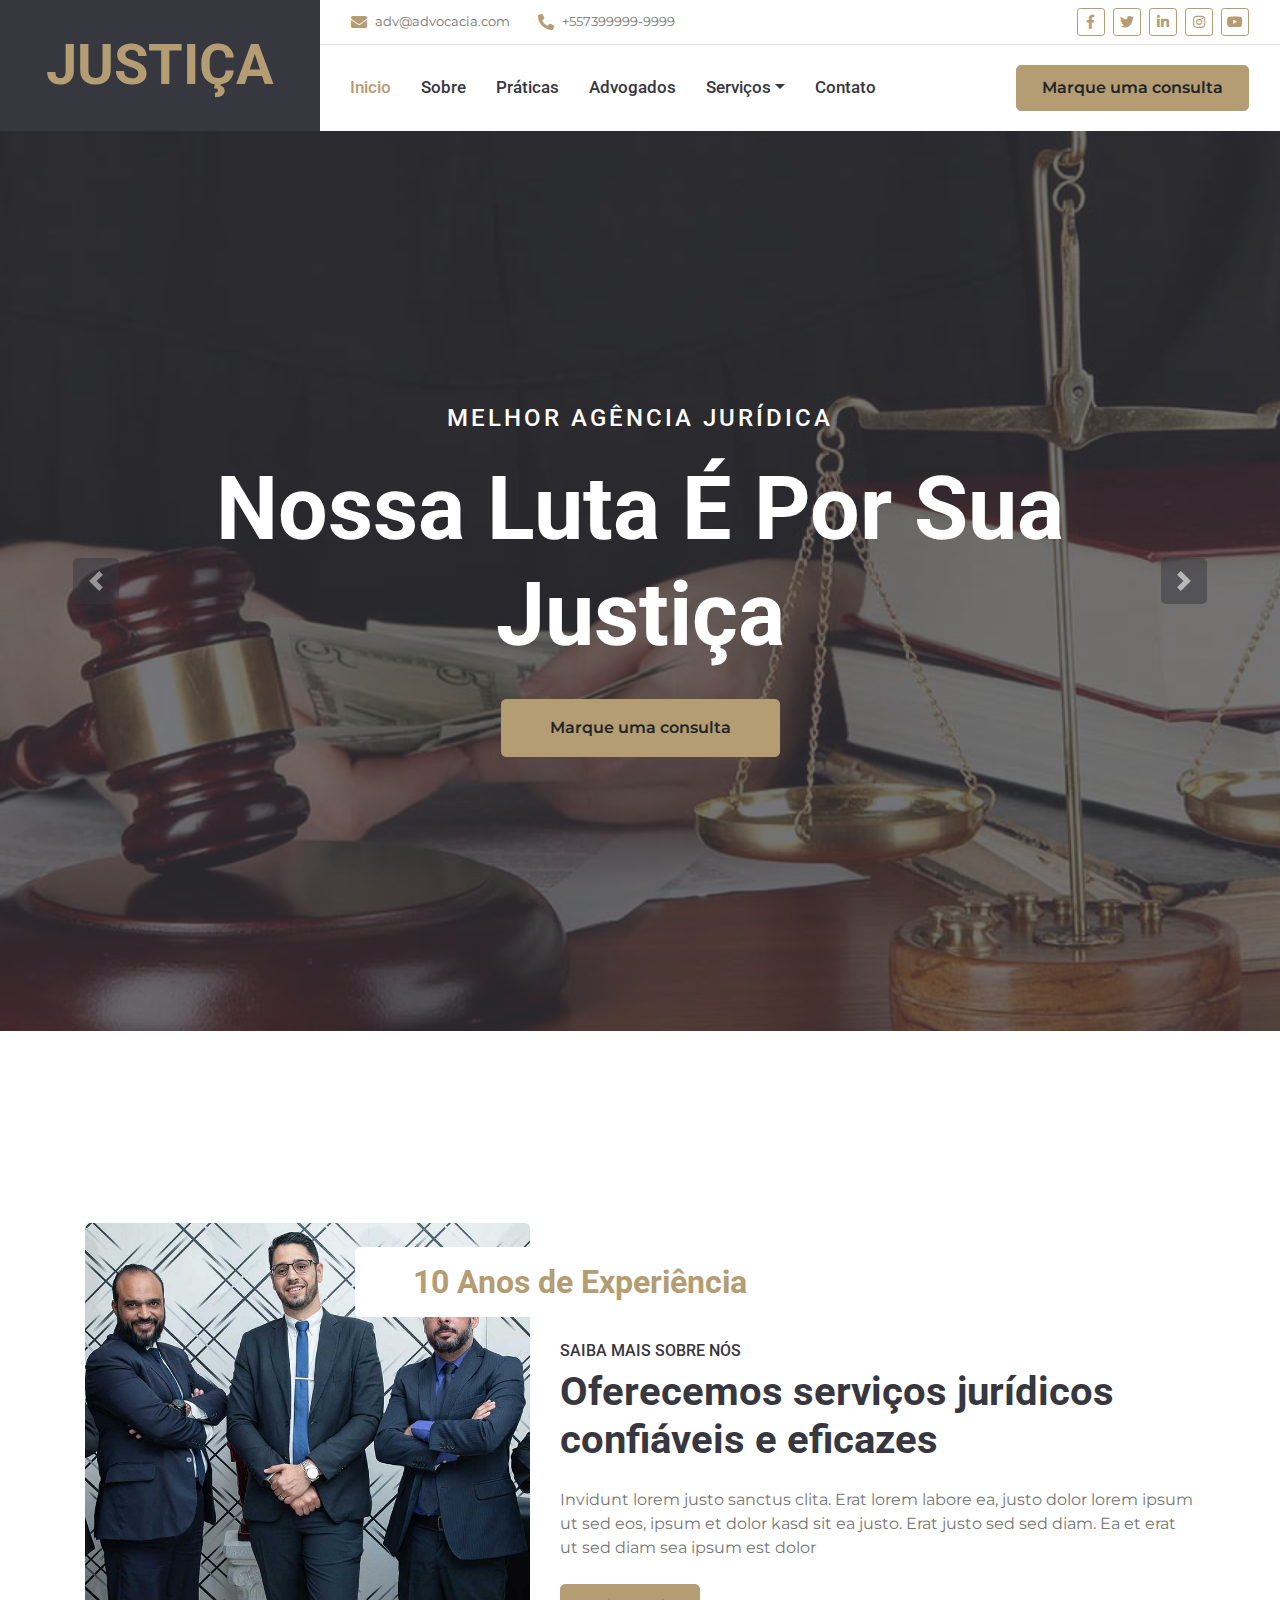
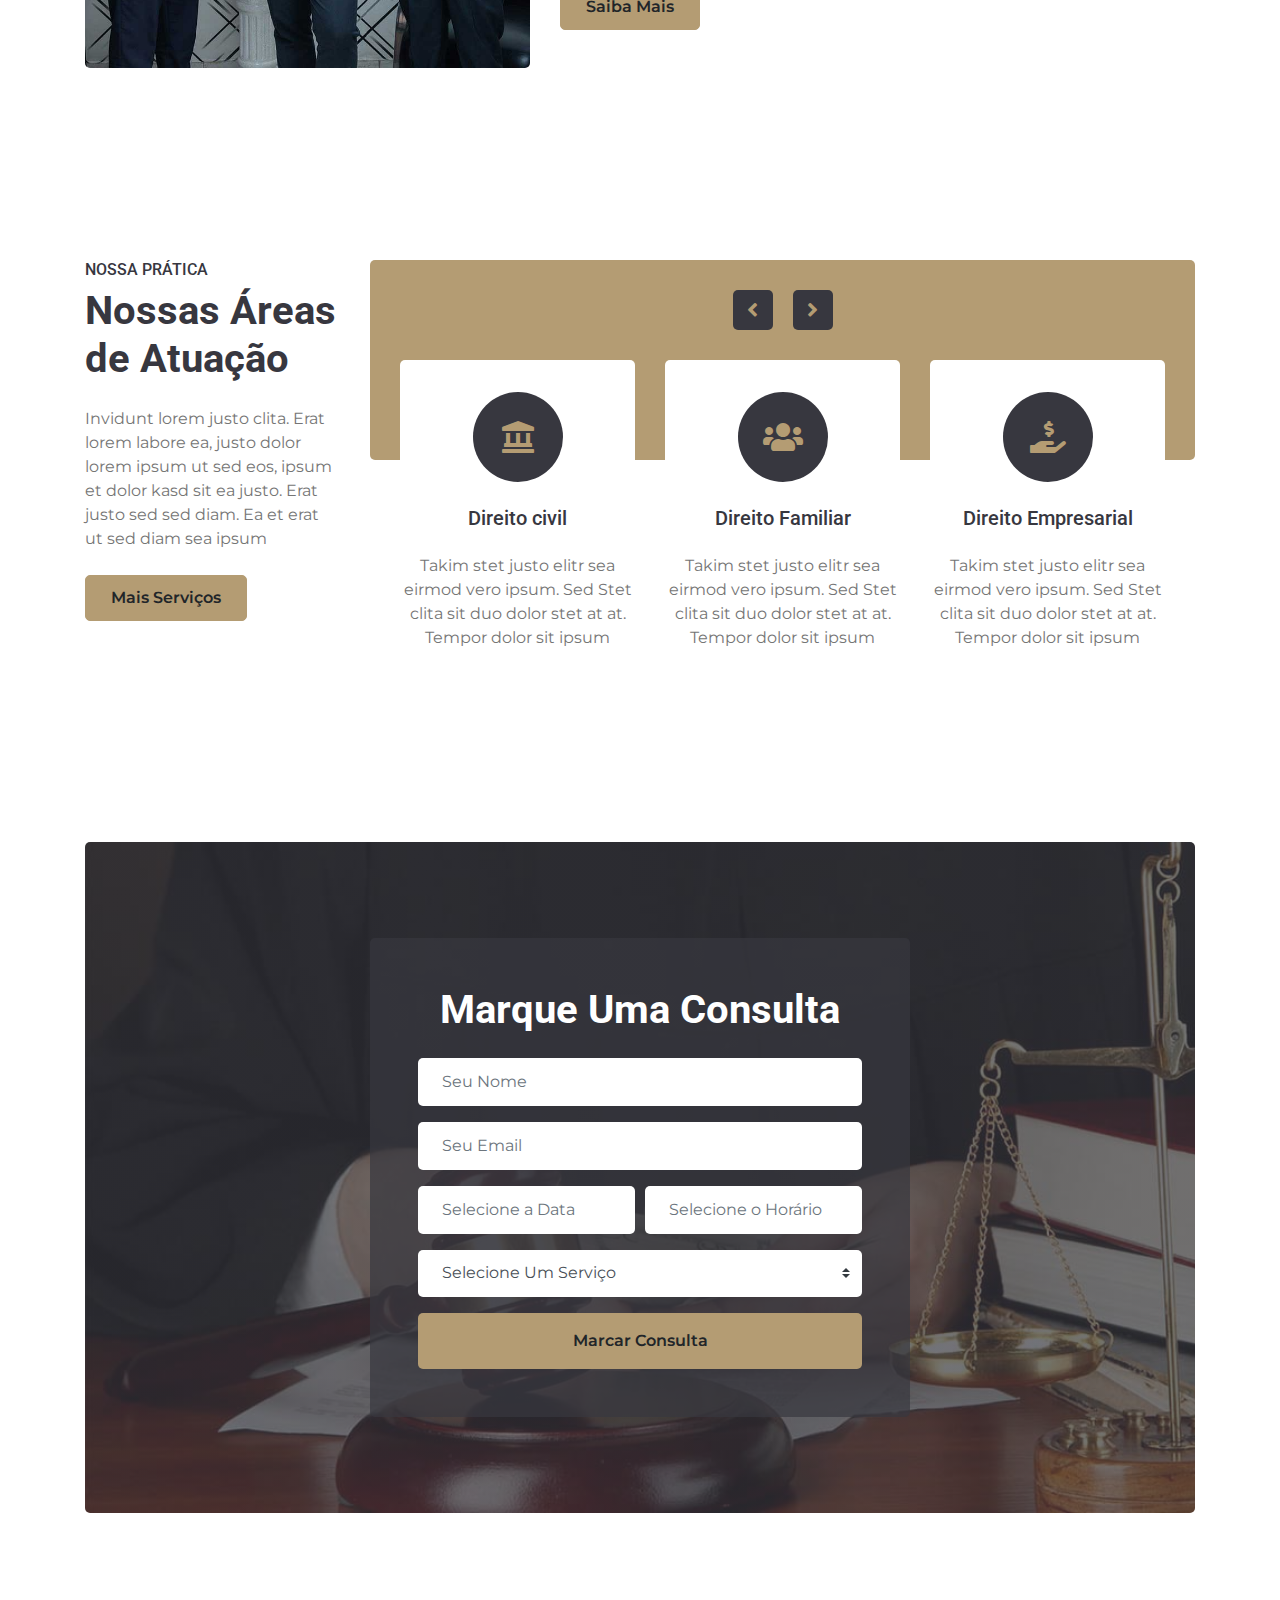
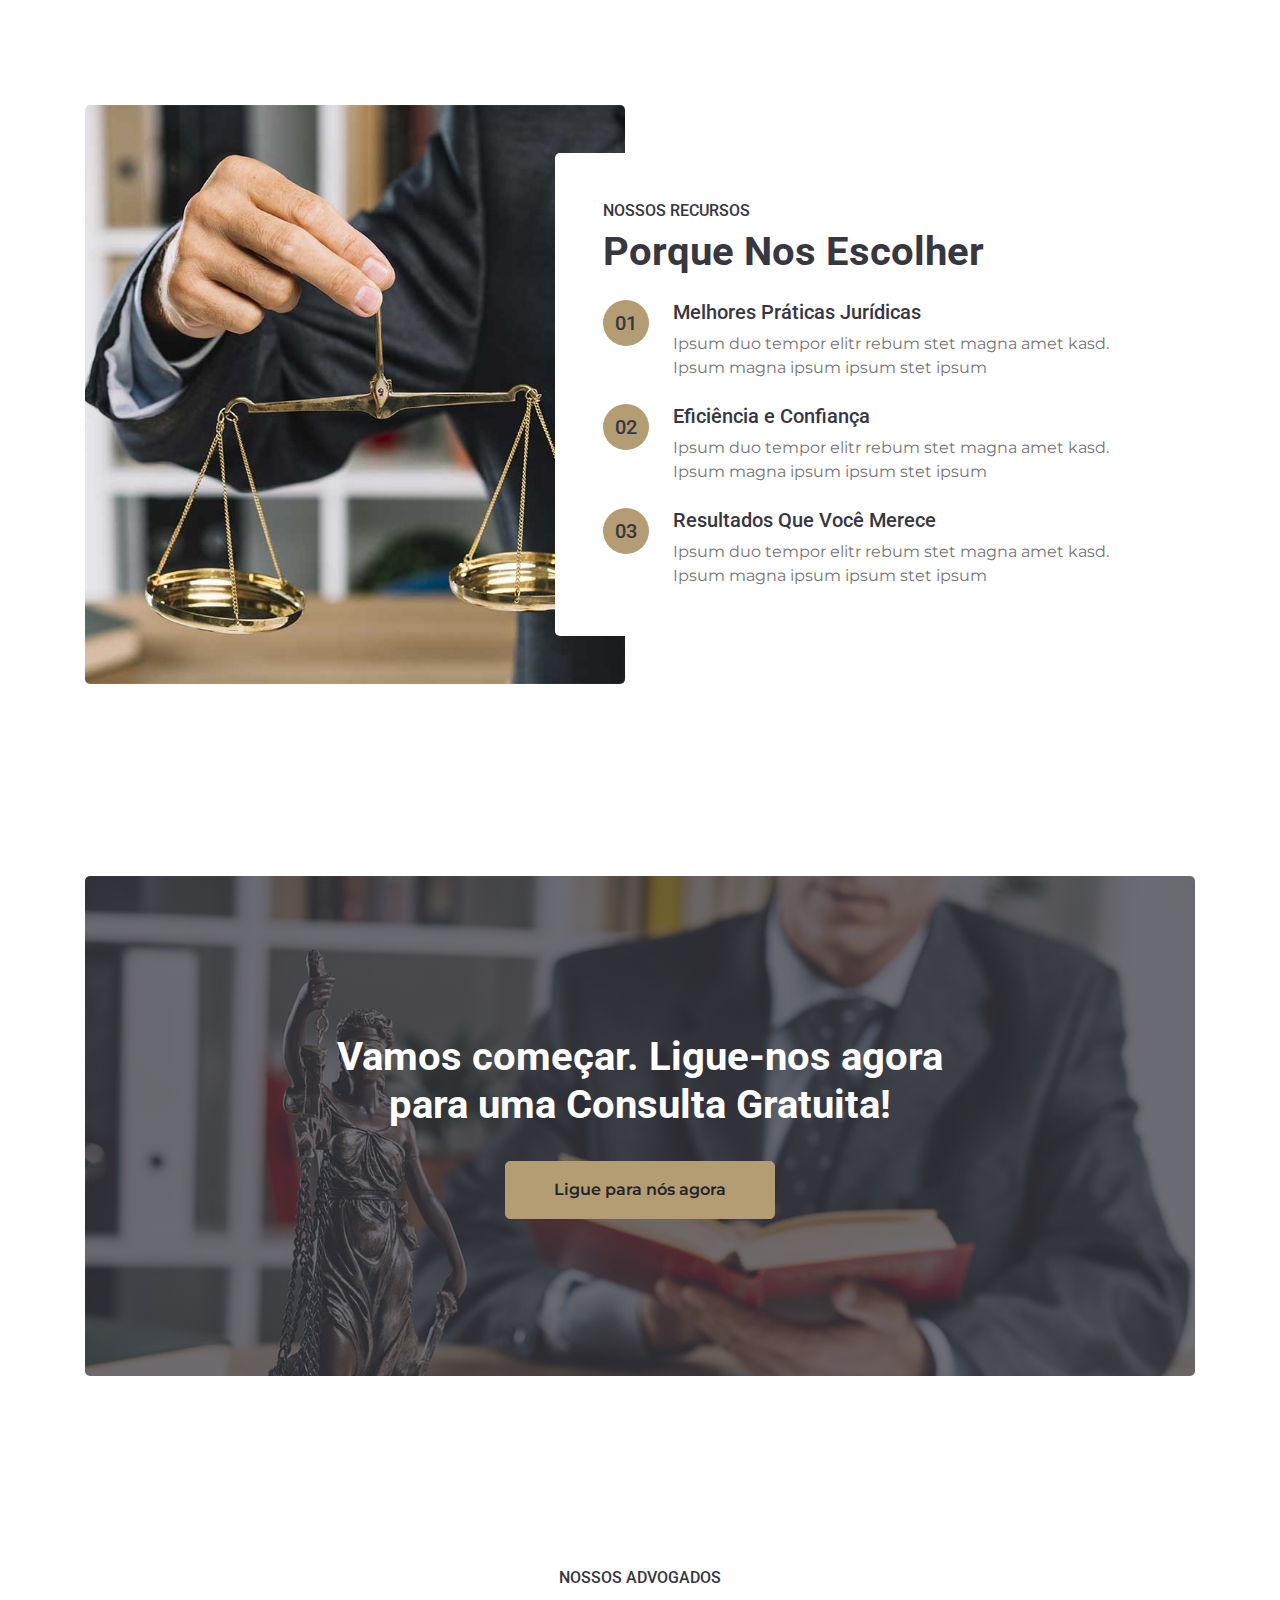
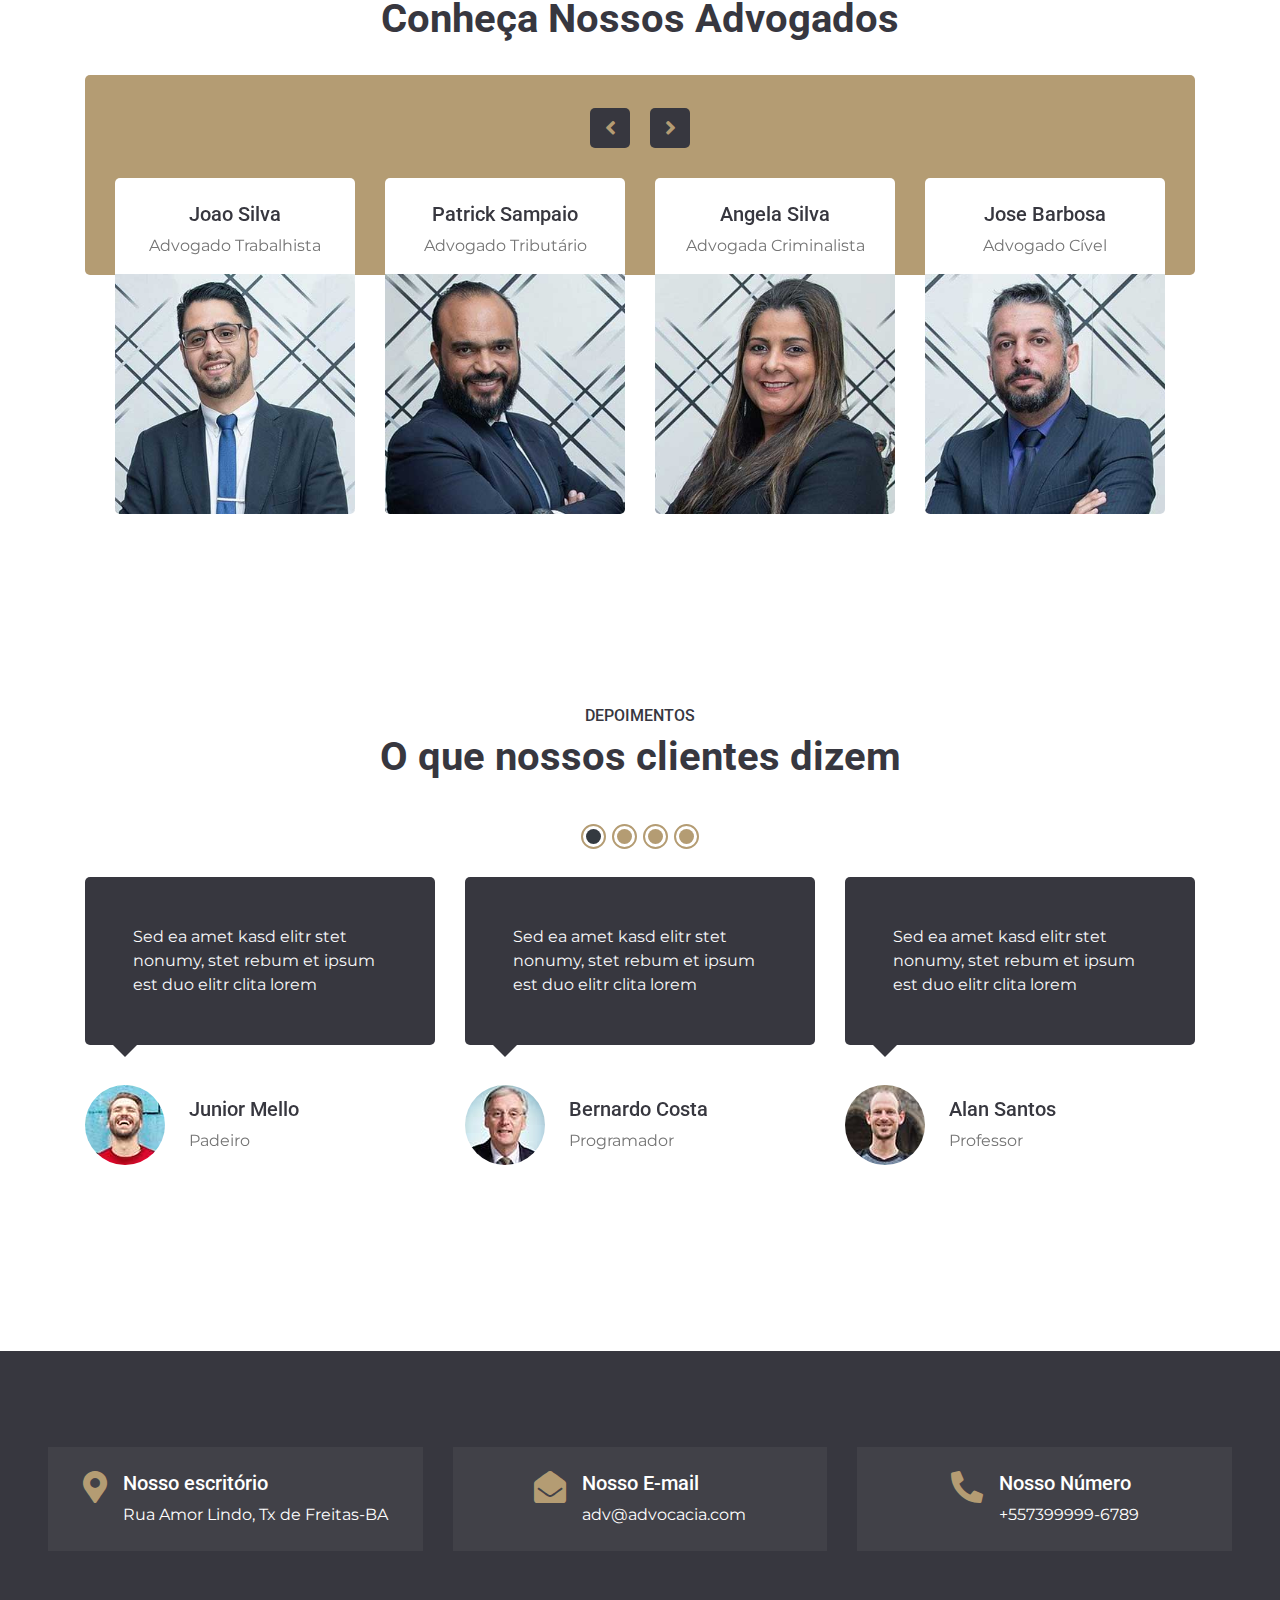
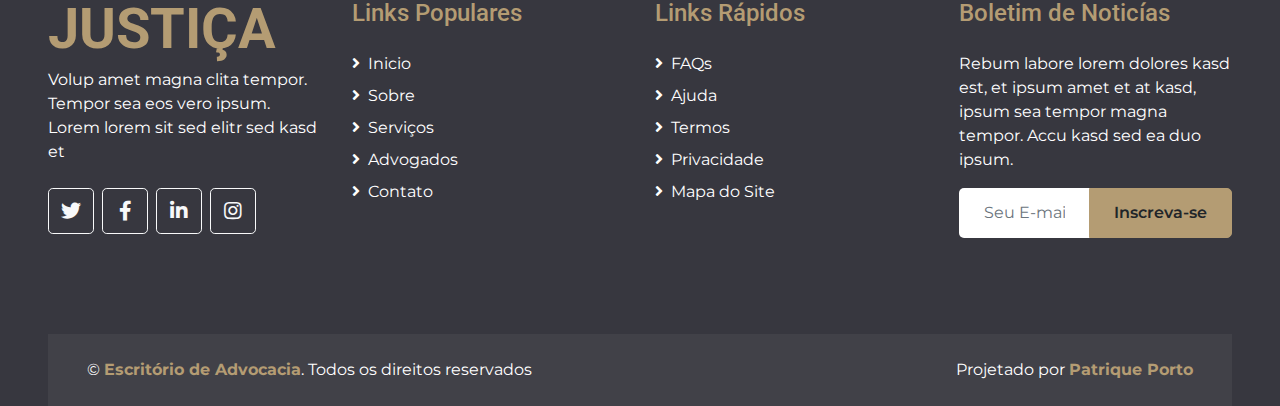
==== index.html @ 9b66af9b "Page finished" ====
<!DOCTYPE html>
<html lang="pt-br">

<head>
    <meta charset="utf-8">
    <title>Escritório de Advocacia</title>
    <meta content="width=device-width, initial-scale=1.0" name="viewport">
    <meta content="Free HTML Templates" name="keywords">
    <meta content="Free HTML Templates" name="description">

    <!-- Favicon -->
    <link href="img/favicon.ico" rel="icon">

    <!-- Google Web Fonts -->
    <link rel="preconnect" href="https://fonts.gstatic.com">
    <link href="https://fonts.googleapis.com/css2?family=Montserrat:wght@400;600&family=Roboto:wght@300;500;700&display=swap" rel="stylesheet"> 

    <!-- Font Awesome -->
    <link href="https://cdnjs.cloudflare.com/ajax/libs/font-awesome/5.10.0/css/all.min.css" rel="stylesheet">

    <!-- Libraries Stylesheet -->
    <link href="lib/owlcarousel/assets/owl.carousel.min.css" rel="stylesheet">
    <link href="lib/tempusdominus/css/tempusdominus-bootstrap-4.min.css" rel="stylesheet" />

    <!-- Customized Bootstrap Stylesheet -->
    <link href="css/style.css" rel="stylesheet">
</head>

<body>
    <!-- Header Start -->
    <div class="container-fluid container-bar">
        <div class="row">
            <div class="col-lg-3 bg-secondary d-none d-lg-block">
                <a href="index.html" class="navbar-brand w-100 h-100 m-0 p-0 d-flex align-items-center justify-content-center">
                    <h1 class="m-0 display-4 text-primary text-uppercase">Justiça</h1>
                </a>
            </div>
            <div class="col-lg-9">
                <div class="row bg-white border-bottom d-none d-lg-flex">
                    <div class="col-lg-7 text-left">
                        <div class="h-100 d-inline-flex align-items-center py-2 px-3">
                            <i class="fa fa-envelope text-primary mr-2"></i>
                            <small>adv@advocacia.com</small>
                        </div>
                        <div class="h-100 d-inline-flex align-items-center py-2 px-2">
                            <i class="fa fa-phone-alt text-primary mr-2"></i>
                            <small>+557399999-9999</small>
                        </div>
                    </div>
                    <div class="col-lg-5 text-right">
                        <div class="d-inline-flex align-items-center p-2">
                            <a class="btn btn-sm btn-outline-primary btn-sm-square mr-2" href="">
                                <i class="fab fa-facebook-f"></i>
                            </a>
                            <a class="btn btn-sm btn-outline-primary btn-sm-square mr-2" href="">
                                <i class="fab fa-twitter"></i>
                            </a>
                            <a class="btn btn-sm btn-outline-primary btn-sm-square mr-2" href="">
                                <i class="fab fa-linkedin-in"></i>
                            </a>
                            <a class="btn btn-sm btn-outline-primary btn-sm-square mr-2" href="">
                                <i class="fab fa-instagram"></i>
                            </a>
                            <a class="btn btn-sm btn-outline-primary btn-sm-square mr-2" href="">
                                <i class="fab fa-youtube"></i>
                            </a>
                        </div>
                    </div>
                </div>
                <nav class="navbar navbar-expand-lg bg-white navbar-light p-0">
                    <a href="index.html" class="navbar-brand d-block d-lg-none">
                        <h1 class="m-0 display-4 text-primary text-uppercase">Justiça</h1>
                    </a>
                    <button type="button" class="navbar-toggler" data-toggle="collapse" data-target="#navbarCollapse">
                        <span class="navbar-toggler-icon"></span>
                    </button>
                    <div class="collapse navbar-collapse justify-content-between" id="navbarCollapse">
                        <div class="navbar-nav mr-auto py-0">
                            <a href="index.html" class="nav-item nav-link active">Inicio</a>
                            <a href="about.html" class="nav-item nav-link">Sobre</a>
                            <a href="service.html" class="nav-item nav-link">Práticas</a>
                            <a href="team.html" class="nav-item nav-link">Advogados</a>
                            <div class="nav-item dropdown">
                                <a href="#" class="nav-link dropdown-toggle" data-toggle="dropdown">Serviços</a>
                                <div class="dropdown-menu rounded-0 m-0">
                                    <a href="#" class="dropdown-item">Serviços 1</a>
                                    <a href="#" class="dropdown-item">Serviços 2</a>
                                    <a href="#" class="dropdown-item">Serviços 3</a>
                                </div>
                            </div>
                            <a href="contact.html" class="nav-item nav-link">Contato</a>
                        </div>
                        <a href="" class="btn btn-primary mr-3 d-none d-lg-block">Marque uma consulta</a>
                    </div>
                </nav>
            </div>
        </div>
    </div>
    <!-- Header End -->


    <!-- Carousel Start -->
    <div class="container-fluid p-0 mb-5 pb-5">
        <div id="header-carousel" class="carousel slide carousel-fade" data-ride="carousel">
            <div class="carousel-inner">
                <div class="carousel-item position-relative active" style="height: 100vh; min-height: 300px;">
                    <img class="position-absolute w-100 h-100" src="img/carousel-1.jpg" style="object-fit: cover;">
                    <div class="carousel-caption d-flex flex-column align-items-center justify-content-center">
                        <div class="p-3" style="max-width: 900px;">
                            <h4 class="text-white text-uppercase mb-4" style="letter-spacing: 3px;">Melhor Agência Jurídica</h4>
                            <h3 class="display-2 text-capitalize text-white mb-4">Nossa luta é por sua justiça</h3>
                            <a class="btn btn-primary py-3 px-5 mt-2" href="#">Marque uma consulta</a>
                        </div>
                    </div>
                </div>
                <div class="carousel-item position-relative" style="height: 100vh; min-height: 400px;">
                    <img class="position-absolute w-100 h-100" src="img/carousel-2.jpg" style="object-fit: cover;">
                    <div class="carousel-caption d-flex flex-column align-items-center justify-content-center">
                        <div class="p-3" style="max-width: 900px;">
                            <h4 class="text-white text-uppercase mb-4" style="letter-spacing: 3px;">Resultados que você merece</h4>
                            <h3 class="display-2 text-capitalize text-white mb-4">Nós nos preparamos para nos opor por você</h3>
                            <a class="btn btn-primary py-3 px-5 mt-2" href="#">Ligue para nós agora!</a>
                        </div>
                    </div>
                </div>
                <div class="carousel-item position-relative" style="height: 100vh; min-height: 400px;">
                    <img class="position-absolute w-100 h-100" src="img/carousel-3.jpg" style="object-fit: cover;">
                    <div class="carousel-caption d-flex flex-column align-items-center justify-content-center">
                        <div class="p-3" style="max-width: 900px;">
                            <h4 class="text-white text-uppercase mb-4" style="letter-spacing: 3px;">Lutamos pelo seu privilégio</h4>
                            <h3 class="display-2 text-capitalize text-white mb-4">Estamos aqui para defender o seu direito</h3>
                            <a class="btn btn-primary py-3 px-5 mt-2" href="#">Ligue para nós agora!</a>
                        </div>
                    </div>
                </div>
            </div>
            <a class="carousel-control-prev" href="#header-carousel" data-slide="prev">
                <div class="btn btn-lg btn-secondary btn-lg-square">
                    <span class="carousel-control-prev-icon"></span>
                </div>
            </a>
            <a class="carousel-control-next" href="#header-carousel" data-slide="next">
                <div class="btn btn-lg btn-secondary btn-lg-square">
                    <span class="carousel-control-next-icon"></span>
                </div>
            </a>
        </div>
    </div>
    <!-- Carousel End -->


    <!-- About Start -->
    <div class="container-fluid py-5">
        <div class="container py-5">
            <div class="row">
                <div class="col-lg-5">
                    <img class="img-fluid rounded" src="img/about.jpg" alt="">
                </div>
                <div class="col-lg-7 mt-4 mt-lg-0">
                    <h2 class="position-relative text-center bg-white text-primary rounded p-3 mt-4 mb-4 d-none d-lg-block" style="width: 450px; margin-left: -205px;">10 Anos de Experiência</h2>
                    <h6 class="text-uppercase">Saiba mais sobre nós</h6>
                    <h1 class="mb-4">Oferecemos serviços jurídicos confiáveis ​​e eficazes</h1>
                    <p>Invidunt lorem justo sanctus clita. Erat lorem labore ea, justo dolor lorem ipsum ut sed eos, ipsum et dolor kasd sit ea justo. Erat justo sed sed diam. Ea et erat ut sed diam sea ipsum est dolor</p>
                    <a href="" class="btn btn-primary mt-2">Saiba Mais</a>
                </div>
            </div>
        </div>
    </div>
    <!-- About End -->


    <!-- Services Start -->
    <div class="container-fluid py-5">
        <div class="container py-5">
            <div class="row">
                <div class="col-lg-3">
                    <h6 class="text-uppercase">Nossa Prática</h6>
                    <h1 class="mb-4">Nossas Áreas de Atuação</h1>
                    <p>Invidunt lorem justo clita. Erat lorem labore ea, justo dolor lorem ipsum ut sed eos, ipsum et dolor kasd sit ea justo. Erat justo sed sed diam. Ea et erat ut sed diam sea ipsum</p>
                    <a href="" class="btn btn-primary mt-2">Mais Serviços</a>
                </div>
                <div class="col-lg-9 pt-5 pt-lg-0">
                    <div class="bg-primary rounded" style="height: 200px;"></div>
                    <div class="owl-carousel service-carousel position-relative" style="margin-top: -100px; padding: 0 30px;">
                        <div class="d-flex flex-column align-items-center text-center bg-white rounded pt-4">
                            <div class="icon-box bg-secondary text-primary mt-2 mb-4">
                                <i class="fa fa-2x fa-landmark"></i>
                            </div>
                            <h5 class="mb-4 px-4">Direito civil</h5>
                            <p class="m-0">Takim stet justo elitr sea eirmod vero ipsum. Sed Stet clita sit duo dolor stet at at. Tempor dolor sit ipsum</p>
                        </div>
                        <div class="d-flex flex-column align-items-center text-center bg-white rounded pt-4">
                            <div class="icon-box bg-secondary text-primary mt-2 mb-4">
                                <i class="fa fa-2x fa-users"></i>
                            </div>
                            <h5 class="mb-4 px-4">Direito Familiar</h5>
                            <p class="m-0">Takim stet justo elitr sea eirmod vero ipsum. Sed Stet clita sit duo dolor stet at at. Tempor dolor sit ipsum</p>
                        </div>
                        <div class="d-flex flex-column align-items-center text-center bg-white rounded pt-4">
                            <div class="icon-box bg-secondary text-primary mt-2 mb-4">
                                <i class="fa fa-2x fa-hand-holding-usd"></i>
                            </div>
                            <h5 class="mb-4 px-4">Direito Empresarial</h5>
                            <p class="m-0">Takim stet justo elitr sea eirmod vero ipsum. Sed Stet clita sit duo dolor stet at at. Tempor dolor sit ipsum</p>
                        </div>
                        <div class="d-flex flex-column align-items-center text-center bg-white rounded pt-4">
                            <div class="icon-box bg-secondary text-primary mt-2 mb-4">
                                <i class="fa fa-2x fa-gavel"></i>
                            </div>
                            <h5 class="mb-4 px-4">Direito Criminal</h5>
                            <p class="m-0">Takim stet justo elitr sea eirmod vero ipsum. Sed Stet clita sit duo dolor stet at at. Tempor dolor sit ipsum</p>
                        </div>
                    </div>
                </div>
            </div>
        </div>
    </div>
    <!-- Services End -->


    <!-- Appointment Start -->
    <div class="container-fluid py-5">
        <div class="container py-5">
            <div class="bg-appointment rounded">
                <div class="row h-100 align-items-center justify-content-center">
                    <div class="col-lg-6 py-5">
                        <div class="rounded p-5 my-5" style="background: rgba(55, 55, 63, .7);">
                            <h1 class="text-center text-white mb-4">Marque Uma Consulta</h1>
                            <form>
                                <div class="form-group">
                                    <input type="text" class="form-control border-0 p-4" placeholder="Seu Nome" required="required" />
                                </div>
                                <div class="form-group">
                                    <input type="email" class="form-control border-0 p-4" placeholder="Seu Email" required="required" />
                                </div>
                                <div class="form-row">
                                    <div class="col-6">
                                        <div class="form-group">
                                            <div class="date" id="date" data-target-input="nearest">
                                                <input type="text" class="form-control border-0 p-4 datetimepicker-input" placeholder="Selecione a Data" data-target="#date" data-toggle="datetimepicker"/>
                                            </div>
                                        </div>
                                    </div>
                                    <div class="col-6">
                                        <div class="form-group">
                                            <div class="time" id="time" data-target-input="nearest">
                                                <input type="text" class="form-control border-0 p-4 datetimepicker-input" placeholder="Selecione o Horário" data-target="#time" data-toggle="datetimepicker"/>
                                            </div>
                                        </div>
                                    </div>
                                </div>
                                <div class="form-group">
                                    <select class="custom-select border-0 px-4" style="height: 47px;">
                                        <option selected>Selecione Um Serviço</option>
                                        <option value="1">Serviço 1</option>
                                        <option value="2">Serviço 2</option>
                                        <option value="3">Serviço 3</option>
                                    </select>
                                </div>
                                <div>
                                    <button class="btn btn-primary btn-block border-0 py-3" type="submit">Marcar Consulta</button>
                                </div>
                            </form>
                        </div>
                    </div>
                </div>
            </div>
        </div>
    </div>
    <!-- Appointment End -->


    <!-- Features Start -->
    <div class="container-fluid py-5">
        <div class="container py-5">
            <div class="row">
                <div class="col-lg-6" style="min-height: 500px;">
                    <div class="position-relative h-100 rounded overflow-hidden">
                        <img class="position-absolute w-100 h-100" src="img/feature.jpg" style="object-fit: cover;">
                    </div>
                </div>
                <div class="col-lg-6 pt-5 pb-lg-5">
                    <div class="feature-text bg-white rounded p-lg-5">
                        <h6 class="text-uppercase">Nossos Recursos</h6>
                        <h1 class="mb-4">Porque Nos Escolher</h1>
                        <div class="d-flex mb-4">
                            <div class="btn-primary btn-lg-square px-3" style="border-radius: 50px;">
                                <h5 class="text-secondary m-0">01</h5>
                            </div>
                            <div class="ml-4">
                                <h5>Melhores Práticas Jurídicas</h5>
                                <p class="m-0">Ipsum duo tempor elitr rebum stet magna amet kasd. Ipsum magna ipsum ipsum stet ipsum</p>
                            </div>
                        </div>
                        <div class="d-flex mb-4">
                            <div class="btn-primary btn-lg-square px-3" style="border-radius: 50px;">
                                <h5 class="text-secondary m-0">02</h5>
                            </div>
                            <div class="ml-4">
                                <h5>Eficiência e Confiança</h5>
                                <p class="m-0">Ipsum duo tempor elitr rebum stet magna amet kasd. Ipsum magna ipsum ipsum stet ipsum</p>
                            </div>
                        </div>
                        <div class="d-flex">
                            <div class="btn-primary btn-lg-square px-3" style="border-radius: 50px;">
                                <h5 class="text-secondary m-0">03</h5>
                            </div>
                            <div class="ml-4">
                                <h5>Resultados Que Você Merece</h5>
                                <p class="m-0">Ipsum duo tempor elitr rebum stet magna amet kasd. Ipsum magna ipsum ipsum stet ipsum</p>
                            </div>
                        </div>
                    </div>
                </div>
            </div>
        </div>
    </div>
    <!-- Features End -->


    <!-- Action Start -->
    <div class="container-fluid py-5">
        <div class="container py-5">
            <div class="bg-action rounded" style="height: 500px;">
                <div class="row h-100 align-items-center justify-content-center">
                    <div class="col-lg-7 text-center">
                        <h1 class="text-white mb-4">Vamos começar. Ligue-nos agora para uma Consulta Gratuita!</h1>
                        <a class="btn btn-primary py-3 px-5 mt-2" href="#">Ligue para nós agora</a>
                    </div>
                </div>
            </div>
        </div>
    </div>
    <!-- Action End -->


    <!-- Team Start -->
    <div class="container-fluid py-5">
        <div class="container py-5">
            <div class="text-center pb-2">
                <h6 class="text-uppercase">Nossos advogados</h6>
                <h1 class="mb-4">Conheça Nossos Advogados</h1>
            </div>
            <div class="row">
                <div class="col-12">
                    <div class="bg-primary rounded" style="height: 200px;"></div>
                    <div class="owl-carousel team-carousel position-relative" style="margin-top: -97px; padding: 0 30px;">
                        <div class="team-item text-center bg-white rounded overflow-hidden pt-4">
                            <h5 class="mb-2 px-4">Joao Silva</h5>
                            <p class="mb-3 px-4">Advogado Trabalhista</p>
                            <div class="team-img position-relative">
                                <img class="img-fluid" src="img/team-1.jpg" alt="">
                                <div class="team-social">
                                    <a class="btn btn-outline-light btn-square mx-1" href="#"><i class="fab fa-twitter"></i></a>
                                    <a class="btn btn-outline-light btn-square mx-1" href="#"><i class="fab fa-facebook-f"></i></a>
                                    <a class="btn btn-outline-light btn-square mx-1" href="#"><i class="fab fa-linkedin-in"></i></a>
                                </div>
                            </div>
                        </div>
                        <div class="team-item text-center bg-white rounded overflow-hidden pt-4">
                            <h5 class="mb-2 px-4">Patrick Sampaio</h5>
                            <p class="mb-3 px-4">Advogado Tributário</p>
                            <div class="team-img position-relative">
                                <img class="img-fluid" src="img/team-2.jpg" alt="">
                                <div class="team-social">
                                    <a class="btn btn-outline-light btn-square mx-1" href="#"><i class="fab fa-twitter"></i></a>
                                    <a class="btn btn-outline-light btn-square mx-1" href="#"><i class="fab fa-facebook-f"></i></a>
                                    <a class="btn btn-outline-light btn-square mx-1" href="#"><i class="fab fa-linkedin-in"></i></a>
                                </div>
                            </div>
                        </div>
                        <div class="team-item text-center bg-white rounded overflow-hidden pt-4">
                            <h5 class="mb-2 px-4">Angela Silva</h5>
                            <p class="mb-3 px-4">Advogada Criminalista</p>
                            <div class="team-img position-relative">
                                <img class="img-fluid" src="img/team-3.jpg" alt="">
                                <div class="team-social">
                                    <a class="btn btn-outline-light btn-square mx-1" href="#"><i class="fab fa-twitter"></i></a>
                                    <a class="btn btn-outline-light btn-square mx-1" href="#"><i class="fab fa-facebook-f"></i></a>
                                    <a class="btn btn-outline-light btn-square mx-1" href="#"><i class="fab fa-linkedin-in"></i></a>
                                </div>
                            </div>
                        </div>
                        <div class="team-item text-center bg-white rounded overflow-hidden pt-4">
                            <h5 class="mb-2 px-4">Jose Barbosa</h5>
                            <p class="mb-3 px-4">Advogado Cível</p>
                            <div class="team-img position-relative">
                                <img class="img-fluid" src="img/team-4.jpg" alt="">
                                <div class="team-social">
                                    <a class="btn btn-outline-light btn-square mx-1" href="#"><i class="fab fa-twitter"></i></a>
                                    <a class="btn btn-outline-light btn-square mx-1" href="#"><i class="fab fa-facebook-f"></i></a>
                                    <a class="btn btn-outline-light btn-square mx-1" href="#"><i class="fab fa-linkedin-in"></i></a>
                                </div>
                            </div>
                        </div>
                        <div class="team-item text-center bg-white rounded overflow-hidden pt-4">
                            <h5 class="mb-2 px-4">Clebson Aguiar</h5>
                            <p class="mb-3 px-4">Advogado Imobiliário</p>
                            <div class="team-img position-relative">
                                <img class="img-fluid" src="img/team-5.jpg" alt="">
                                <div class="team-social">
                                    <a class="btn btn-outline-light btn-square mx-1" href="#"><i class="fab fa-twitter"></i></a>
                                    <a class="btn btn-outline-light btn-square mx-1" href="#"><i class="fab fa-facebook-f"></i></a>
                                    <a class="btn btn-outline-light btn-square mx-1" href="#"><i class="fab fa-linkedin-in"></i></a>
                                </div>
                            </div>
                        </div>
                    </div>
                </div>
            </div>
        </div>
    </div>
    <!-- Team End -->


    <!-- Testimonial Start -->
    <div class="container-fluid py-5">
        <div class="container py-5">
            <div class="text-center pb-5">
                <h6 class="text-uppercase">Depoimentos</h6>
                <h1 class="mb-5">O que nossos clientes dizem</h1>
            </div>
            <div class="owl-carousel testimonial-carousel">
                <div class="testimonial-item">
                    <div class="testimonial-text position-relative bg-secondary text-light rounded p-5 mb-4">
                        Sed ea amet kasd elitr stet nonumy, stet rebum et ipsum est duo elitr clita lorem
                    </div>
                    <div class="d-flex align-items-center pt-3">
                        <img class="img-fluid rounded-circle" src="img/testimonial-1.jpg" style="width: 80px; height: 80px;" alt="">
                        <div class="pl-4">
                            <h5>Bernardo Costa</h5>
                            <p class="m-0">Programador</p>
                        </div>
                    </div>
                </div>
                <div class="testimonial-item">
                    <div class="testimonial-text position-relative bg-secondary text-light rounded p-5 mb-4">
                        Sed ea amet kasd elitr stet nonumy, stet rebum et ipsum est duo elitr clita lorem
                    </div>
                    <div class="d-flex align-items-center pt-3">
                        <img class="img-fluid rounded-circle" src="img/testimonial-2.jpg" style="width: 80px; height: 80px;" alt="">
                        <div class="pl-4">
                            <h5>Alan Santos</h5>
                            <p class="m-0">Professor</p>
                        </div>
                    </div>
                </div>
                <div class="testimonial-item">
                    <div class="testimonial-text position-relative bg-secondary text-light rounded p-5 mb-4">
                        Sed ea amet kasd elitr stet nonumy, stet rebum et ipsum est duo elitr clita lorem
                    </div>
                    <div class="d-flex align-items-center pt-3">
                        <img class="img-fluid rounded-circle" src="img/testimonial-3.jpg" style="width: 80px; height: 80px;" alt="">
                        <div class="pl-4">
                            <h5>Alex Aguiar</h5>
                            <p class="m-0">Tec. Informática</p>
                        </div>
                    </div>
                </div>
                <div class="testimonial-item">
                    <div class="testimonial-text position-relative bg-secondary text-light rounded p-5 mb-4">
                        Sed ea amet kasd elitr stet nonumy, stet rebum et ipsum est duo elitr clita lorem
                    </div>
                    <div class="d-flex align-items-center pt-3">
                        <img class="img-fluid rounded-circle" src="img/testimonial-4.jpg" style="width: 80px; height: 80px;" alt="">
                        <div class="pl-4">
                            <h5>Junior Mello</h5>
                            <p class="m-0">Padeiro</p>
                        </div>
                    </div>
                </div>
            </div>
        </div>
    </div>
    <!-- Testimonial End -->


    <!-- Footer Start -->
    <div class="container-fluid bg-secondary text-white pt-5 px-sm-3 px-md-5" style="margin-top: 90px;">
        <div class="row mt-5">
            <div class="col-lg-4">
                <div class="d-flex justify-content-lg-center p-4" style="background: rgba(256, 256, 256, .05);">
                    <i class="fa fa-2x fa-map-marker-alt text-primary"></i>
                    <div class="ml-3">
                        <h5 class="text-white">Nosso escritório</h5>
                        <p class="m-0">Rua Amor Lindo, Tx de Freitas-BA</p>
                    </div>
                </div>
            </div>
            <div class="col-lg-4">
                <div class="d-flex justify-content-lg-center p-4" style="background: rgba(256, 256, 256, .05);">
                    <i class="fa fa-2x fa-envelope-open text-primary"></i>
                    <div class="ml-3">
                        <h5 class="text-white">Nosso E-mail</h5>
                        <p class="m-0">adv@advocacia.com</p>
                    </div>
                </div>
            </div>
            <div class="col-lg-4">
                <div class="d-flex justify-content-lg-center p-4" style="background: rgba(256, 256, 256, .05);">
                    <i class="fa fa-2x fa-phone-alt text-primary"></i>
                    <div class="ml-3">
                        <h5 class="text-white">Nosso Número</h5>
                        <p class="m-0">+557399999-6789</p>
                    </div>
                </div>
            </div>
        </div>
        <div class="row pt-5">
            <div class="col-lg-3 col-md-6 mb-5">
                <a href="index.html" class="navbar-brand">
                    <h1 class="m-0 mt-n2 display-4 text-primary text-uppercase">Justiça</h1>
                </a>
                <p>Volup amet magna clita tempor. Tempor sea eos vero ipsum. Lorem lorem sit sed elitr sed kasd et</p>
                <div class="d-flex justify-content-start mt-4">
                    <a class="btn btn-lg btn-outline-light btn-lg-square mr-2" href="#"><i class="fab fa-twitter"></i></a>
                    <a class="btn btn-lg btn-outline-light btn-lg-square mr-2" href="#"><i class="fab fa-facebook-f"></i></a>
                    <a class="btn btn-lg btn-outline-light btn-lg-square mr-2" href="#"><i class="fab fa-linkedin-in"></i></a>
                    <a class="btn btn-lg btn-outline-light btn-lg-square" href="#"><i class="fab fa-instagram"></i></a>
                </div>
            </div>
            <div class="col-lg-3 col-md-6 mb-5">
                <h4 class="font-weight-semi-bold text-primary mb-4">Links Populares</h4>
                <div class="d-flex flex-column justify-content-start">
                    <a class="text-white mb-2" href="#"><i class="fa fa-angle-right mr-2"></i>Inicio</a>
                    <a class="text-white mb-2" href="#"><i class="fa fa-angle-right mr-2"></i>Sobre</a>
                    <a class="text-white mb-2" href="#"><i class="fa fa-angle-right mr-2"></i>Serviços</a>
                    <a class="text-white mb-2" href="#"><i class="fa fa-angle-right mr-2"></i>Advogados</a>
                    <a class="text-white" href="#"><i class="fa fa-angle-right mr-2"></i>Contato</a>
                </div>
            </div>
            <div class="col-lg-3 col-md-6 mb-5">
                <h4 class="font-weight-semi-bold text-primary mb-4">Links Rápidos</h4>
                <div class="d-flex flex-column justify-content-start">
                    <a class="text-white mb-2" href="#"><i class="fa fa-angle-right mr-2"></i>FAQs</a>
                    <a class="text-white mb-2" href="#"><i class="fa fa-angle-right mr-2"></i>Ajuda</a>
                    <a class="text-white mb-2" href="#"><i class="fa fa-angle-right mr-2"></i>Termos</a>
                    <a class="text-white mb-2" href="#"><i class="fa fa-angle-right mr-2"></i>Privacidade</a>
                    <a class="text-white" href="#"><i class="fa fa-angle-right mr-2"></i>Mapa do Site</a>
                </div>
            </div>
            <div class="col-lg-3 col-md-6 mb-5">
                <h4 class="font-weight-semi-bold text-primary mb-4">Boletim de Noticías</h4>
                <p>Rebum labore lorem dolores kasd est, et ipsum amet et at kasd, ipsum sea tempor magna tempor. Accu kasd sed ea duo ipsum.</p>
                <div class="w-100">
                    <div class="input-group">
                        <input type="text" class="form-control border-0" style="padding: 25px;" placeholder="Seu E-mail">
                        <div class="input-group-append">
                            <button class="btn btn-primary px-4">Inscreva-se</button>
                        </div>
                    </div>
                </div>
            </div>
        </div>
        <div class="row p-4 mt-5 mx-0" style="background: rgba(256, 256, 256, .05);">
            <div class="col-md-6 text-center text-md-left mb-3 mb-md-0">
                <p class="m-0 text-white">&copy; <a class="font-weight-bold" href="#">Escritório de Advocacia</a>. Todos os direitos reservados</p>
            </div>
            <div class="col-md-6 text-center text-md-right">
                <p class="m-0 text-white">Projetado por <a class="font-weight-bold" href="https://portfolio-patrique-porto.vercel.app/" target="_blank">Patrique Porto</a></p>
            </div>
        </div>
    </div>
    <!-- Footer End -->


    <!-- Back to Top -->
    <a href="#" class="btn btn-primary px-3 back-to-top"><i class="fa fa-angle-double-up"></i></a>


    <!-- JavaScript Libraries -->
    <script src="https://code.jquery.com/jquery-3.4.1.min.js"></script>
    <script src="https://stackpath.bootstrapcdn.com/bootstrap/4.4.1/js/bootstrap.bundle.min.js"></script>
    <script src="lib/easing/easing.min.js"></script>
    <script src="lib/waypoints/waypoints.min.js"></script>
    <script src="lib/owlcarousel/owl.carousel.min.js"></script>
    <script src="lib/tempusdominus/js/moment.min.js"></script>
    <script src="lib/tempusdominus/js/moment-timezone.min.js"></script>
    <script src="lib/tempusdominus/js/tempusdominus-bootstrap-4.min.js"></script>

    <!-- Contact Javascript File -->
    <script src="mail/jqBootstrapValidation.min.js"></script>
    <script src="mail/contact.js"></script>

    <!-- Template Javascript -->
    <script src="js/main.js"></script>
</body>

</html>
---- css/style.css ----
/******* Initial Configs ********/

:root {
  --blue: #007bff;
  --indigo: #6610f2;
  --purple: #6f42c1;
  --pink: #e83e8c;
  --red: #dc3545;
  --orange: #fd7e14;
  --yellow: #ffc107;
  --green: #28a745;
  --teal: #20c997;
  --cyan: #17a2b8;
  --white: #fff;
  --gray: #6c757d;
  --gray-dark: #343a40;
  --primary: #B49C73;
  --secondary: #37373F;
  --success: #28a745;
  --info: #17a2b8;
  --warning: #ffc107;
  --danger: #dc3545;
  --light: #f8f9fa;
  --dark: #343a40;
  --breakpoint-xs: 0;
  --breakpoint-sm: 576px;
  --breakpoint-md: 768px;
  --breakpoint-lg: 992px;
  --breakpoint-xl: 1200px;
  --font-family-sans-serif: "Montserrat", sans-serif;
  --font-family-monospace: SFMono-Regular, Menlo, Monaco, Consolas, "Liberation Mono", "Courier New", monospace;
}

*,
*::before,
*::after {
  box-sizing: border-box;
}

html {
  font-family: sans-serif;
  line-height: 1.15;
  -webkit-text-size-adjust: 100%;
  -webkit-tap-highlight-color: rgba(0, 0, 0, 0);
}

article, aside, figcaption, figure, footer, header, hgroup, main, nav, section {
  display: block;
}

body {
  margin: 0;
  font-family: "Montserrat", sans-serif;
  font-size: 1rem;
  font-weight: 400;
  line-height: 1.5;
  color: #757575;
  text-align: left;
  background-color: #fff;
}

[tabindex="-1"]:focus:not(:focus-visible) {
  outline: 0 !important;
}

hr {
  box-sizing: content-box;
  height: 0;
  overflow: visible;
}

h1, h2, h3, h4, h5, h6 {
  margin-top: 0;
  margin-bottom: 0.5rem;
}

p {
  margin-top: 0;
  margin-bottom: 1rem;
}

abbr[title],
abbr[data-original-title] {
  text-decoration: underline;
  text-decoration: underline dotted;
  cursor: help;
  border-bottom: 0;
  text-decoration-skip-ink: none;
}

address {
  margin-bottom: 1rem;
  font-style: normal;
  line-height: inherit;
}

ol,
ul,
dl {
  margin-top: 0;
  margin-bottom: 1rem;
}

ol ol,
ul ul,
ol ul,
ul ol {
  margin-bottom: 0;
}

dt {
  font-weight: 700;
}

dd {
  margin-bottom: .5rem;
  margin-left: 0;
}

blockquote {
  margin: 0 0 1rem;
}

b,
strong {
  font-weight: bolder;
}

small {
  font-size: 80%;
}

sub,
sup {
  position: relative;
  font-size: 75%;
  line-height: 0;
  vertical-align: baseline;
}

sub {
  bottom: -.25em;
}

sup {
  top: -.5em;
}

a {
  color: #B49C73;
  text-decoration: none;
  background-color: transparent;
}

a:hover {
  color: #8e764c;
  text-decoration: underline;
}

a:not([href]):not([class]) {
  color: inherit;
  text-decoration: none;
}

a:not([href]):not([class]):hover {
  color: inherit;
  text-decoration: none;
}

pre,
code,
kbd,
samp {
  font-family: SFMono-Regular, Menlo, Monaco, Consolas, "Liberation Mono", "Courier New", monospace;
  font-size: 1em;
}

pre {
  margin-top: 0;
  margin-bottom: 1rem;
  overflow: auto;
  -ms-overflow-style: scrollbar;
}

figure {
  margin: 0 0 1rem;
}

img {
  vertical-align: middle;
  border-style: none;
}

svg {
  overflow: hidden;
  vertical-align: middle;
}

table {
  border-collapse: collapse;
}

caption {
  padding-top: 0.75rem;
  padding-bottom: 0.75rem;
  color: #6c757d;
  text-align: left;
  caption-side: bottom;
}

th {
  text-align: inherit;
  text-align: -webkit-match-parent;
}

label {
  display: inline-block;
  margin-bottom: 0.5rem;
}

button {
  border-radius: 0;
}

button:focus {
  outline: 1px dotted;
  outline: 5px auto -webkit-focus-ring-color;
}

input,
button,
select,
optgroup,
textarea {
  margin: 0;
  font-family: inherit;
  font-size: inherit;
  line-height: inherit;
}

button,
input {
  overflow: visible;
}

button,
select {
  text-transform: none;
}

[role="button"] {
  cursor: pointer;
}

select {
  word-wrap: normal;
}

button,
[type="button"],
[type="reset"],
[type="submit"] {
  -webkit-appearance: button;
}

button:not(:disabled),
[type="button"]:not(:disabled),
[type="reset"]:not(:disabled),
[type="submit"]:not(:disabled) {
  cursor: pointer;
}

button::-moz-focus-inner,
[type="button"]::-moz-focus-inner,
[type="reset"]::-moz-focus-inner,
[type="submit"]::-moz-focus-inner {
  padding: 0;
  border-style: none;
}

input[type="radio"],
input[type="checkbox"] {
  box-sizing: border-box;
  padding: 0;
}

textarea {
  overflow: auto;
  resize: vertical;
}

fieldset {
  min-width: 0;
  padding: 0;
  margin: 0;
  border: 0;
}

legend {
  display: block;
  width: 100%;
  max-width: 100%;
  padding: 0;
  margin-bottom: .5rem;
  font-size: 1.5rem;
  line-height: inherit;
  color: inherit;
  white-space: normal;
}

@media (max-width: 1200px) {
  legend {
    font-size: calc(1.275rem + 0.3vw) ;
  }
}

progress {
  vertical-align: baseline;
}

[type="number"]::-webkit-inner-spin-button,
[type="number"]::-webkit-outer-spin-button {
  height: auto;
}

[type="search"] {
  outline-offset: -2px;
  -webkit-appearance: none;
}

[type="search"]::-webkit-search-decoration {
  -webkit-appearance: none;
}

::-webkit-file-upload-button {
  font: inherit;
  -webkit-appearance: button;
}

output {
  display: inline-block;
}

summary {
  display: list-item;
  cursor: pointer;
}

template {
  display: none;
}

[hidden] {
  display: none !important;
}

h1, h2, h3, h4, h5, h6,
.h1, .h2, .h3, .h4, .h5, .h6 {
  margin-bottom: 0.5rem;
  font-family: "Roboto", sans-serif;
  font-weight: 500;
  line-height: 1.2;
  color: #37373F;
}

h1, .h1 {
  font-size: 2.5rem;
}

@media (max-width: 1200px) {
  h1, .h1 {
    font-size: calc(1.375rem + 1.5vw) ;
  }
}

h2, .h2 {
  font-size: 2rem;
}

@media (max-width: 1200px) {
  h2, .h2 {
    font-size: calc(1.325rem + 0.9vw) ;
  }
}

h3, .h3 {
  font-size: 1.75rem;
}

@media (max-width: 1200px) {
  h3, .h3 {
    font-size: calc(1.3rem + 0.6vw) ;
  }
}

h4, .h4 {
  font-size: 1.5rem;
}

@media (max-width: 1200px) {
  h4, .h4 {
    font-size: calc(1.275rem + 0.3vw) ;
  }
}

h5, .h5 {
  font-size: 1.25rem;
}

h6, .h6 {
  font-size: 1rem;
}

.lead {
  font-size: 1.25rem;
  font-weight: 300;
}

.display-1 {
  font-size: 6rem;
  font-weight: 300;
  line-height: 1.2;
}

@media (max-width: 1200px) {
  .display-1 {
    font-size: calc(1.725rem + 5.7vw) ;
  }
}

.display-2 {
  font-size: 5.5rem;
  font-weight: 300;
  line-height: 1.2;
}

@media (max-width: 1200px) {
  .display-2 {
    font-size: calc(1.675rem + 5.1vw) ;
  }
}

.display-3 {
  font-size: 4.5rem;
  font-weight: 300;
  line-height: 1.2;
}

@media (max-width: 1200px) {
  .display-3 {
    font-size: calc(1.575rem + 3.9vw) ;
  }
}

.display-4 {
  font-size: 3.5rem;
  font-weight: 300;
  line-height: 1.2;
}

@media (max-width: 1200px) {
  .display-4 {
    font-size: calc(1.475rem + 2.7vw) ;
  }
}

hr {
  margin-top: 1rem;
  margin-bottom: 1rem;
  border: 0;
  border-top: 1px solid rgba(0, 0, 0, 0.1);
}

small,
.small {
  font-size: 80%;
  font-weight: 400;
}

mark,
.mark {
  padding: 0.2em;
  background-color: #fcf8e3;
}

.list-unstyled {
  padding-left: 0;
  list-style: none;
}

.list-inline {
  padding-left: 0;
  list-style: none;
}

.list-inline-item {
  display: inline-block;
}

.list-inline-item:not(:last-child) {
  margin-right: 0.5rem;
}

.initialism {
  font-size: 90%;
  text-transform: uppercase;
}

.blockquote {
  margin-bottom: 1rem;
  font-size: 1.25rem;
}

.blockquote-footer {
  display: block;
  font-size: 80%;
  color: #6c757d;
}

.blockquote-footer::before {
  content: "\2014\00A0";
}

.img-fluid {
  max-width: 100%;
  height: auto;
}

.img-thumbnail {
  padding: 0.25rem;
  background-color: #fff;
  border: 1px solid #dee2e6;
  border-radius: 5px;
  max-width: 100%;
  height: auto;
}

.figure {
  display: inline-block;
}

.figure-img {
  margin-bottom: 0.5rem;
  line-height: 1;
}

.figure-caption {
  font-size: 90%;
  color: #6c757d;
}

code {
  font-size: 87.5%;
  color: #e83e8c;
  word-wrap: break-word;
}

a > code {
  color: inherit;
}

kbd {
  padding: 0.2rem 0.4rem;
  font-size: 87.5%;
  color: #fff;
  background-color: #212529;
  border-radius: 0.2rem;
}

kbd kbd {
  padding: 0;
  font-size: 100%;
  font-weight: 700;
}

pre {
  display: block;
  font-size: 87.5%;
  color: #212529;
}

pre code {
  font-size: inherit;
  color: inherit;
  word-break: normal;
}

.pre-scrollable {
  max-height: 340px;
  overflow-y: scroll;
}
/*
.container-bar {
  position: fixed;
  z-index: 50;
}
*/

.container,
.container-fluid,
.container-sm,
.container-md,
.container-lg,
.container-xl {
  width: 100%;
  padding-right: 15px;
  padding-left: 15px;
  margin-right: auto;
  margin-left: auto;
}


@media (min-width: 576px) {
  .container, .container-sm {
    max-width: 540px;
  }
}

@media (min-width: 768px) {
  .container, .container-sm, .container-md {
    max-width: 720px;
  }
}

@media (min-width: 992px) {
  .container, .container-sm, .container-md, .container-lg {
    max-width: 960px;
  }
}

@media (min-width: 1200px) {
  .container, .container-sm, .container-md, .container-lg, .container-xl {
    max-width: 1140px;
  }
}

.row {
  display: flex;
  flex-wrap: wrap;
  margin-right: -15px;
  margin-left: -15px;
}

.no-gutters {
  margin-right: 0;
  margin-left: 0;
}

.no-gutters > .col,
.no-gutters > [class*="col-"] {
  padding-right: 0;
  padding-left: 0;
}

.col-1, .col-2, .col-3, .col-4, .col-5, .col-6, .col-7, .col-8, .col-9, .col-10, .col-11, .col-12, .col,
.col-auto, .col-sm-1, .col-sm-2, .col-sm-3, .col-sm-4, .col-sm-5, .col-sm-6, .col-sm-7, .col-sm-8, .col-sm-9, .col-sm-10, .col-sm-11, .col-sm-12, .col-sm,
.col-sm-auto, .col-md-1, .col-md-2, .col-md-3, .col-md-4, .col-md-5, .col-md-6, .col-md-7, .col-md-8, .col-md-9, .col-md-10, .col-md-11, .col-md-12, .col-md,
.col-md-auto, .col-lg-1, .col-lg-2, .col-lg-3, .col-lg-4, .col-lg-5, .col-lg-6, .col-lg-7, .col-lg-8, .col-lg-9, .col-lg-10, .col-lg-11, .col-lg-12, .col-lg,
.col-lg-auto, .col-xl-1, .col-xl-2, .col-xl-3, .col-xl-4, .col-xl-5, .col-xl-6, .col-xl-7, .col-xl-8, .col-xl-9, .col-xl-10, .col-xl-11, .col-xl-12, .col-xl,
.col-xl-auto {
  position: relative;
  width: 100%;
  padding-right: 15px;
  padding-left: 15px;
}

.col {
  flex-basis: 0;
  flex-grow: 1;
  max-width: 100%;
}

.row-cols-1 > * {
  flex: 0 0 100%;
  max-width: 100%;
}

.row-cols-2 > * {
  flex: 0 0 50%;
  max-width: 50%;
}

.row-cols-3 > * {
  flex: 0 0 33.33333%;
  max-width: 33.33333%;
}

.row-cols-4 > * {
  flex: 0 0 25%;
  max-width: 25%;
}

.row-cols-5 > * {
  flex: 0 0 20%;
  max-width: 20%;
}

.row-cols-6 > * {
  flex: 0 0 16.66667%;
  max-width: 16.66667%;
}

.col-auto {
  flex: 0 0 auto;
  width: auto;
  max-width: 100%;
}

.col-1 {
  flex: 0 0 8.33333%;
  max-width: 8.33333%;
}

.col-2 {
  flex: 0 0 16.66667%;
  max-width: 16.66667%;
}

.col-3 {
  flex: 0 0 25%;
  max-width: 25%;
}

.col-4 {
  flex: 0 0 33.33333%;
  max-width: 33.33333%;
}

.col-5 {
  flex: 0 0 41.66667%;
  max-width: 41.66667%;
}

.col-6 {
  flex: 0 0 50%;
  max-width: 50%;
}

.col-7 {
  flex: 0 0 58.33333%;
  max-width: 58.33333%;
}

.col-8 {
  flex: 0 0 66.66667%;
  max-width: 66.66667%;
}

.col-9 {
  flex: 0 0 75%;
  max-width: 75%;
}

.col-10 {
  flex: 0 0 83.33333%;
  max-width: 83.33333%;
}

.col-11 {
  flex: 0 0 91.66667%;
  max-width: 91.66667%;
}

.col-12 {
  flex: 0 0 100%;
  max-width: 100%;
}

.order-first {
  order: -1;
}

.order-last {
  order: 13;
}

.order-0 {
  order: 0;
}

.order-1 {
  order: 1;
}

.order-2 {
  order: 2;
}

.order-3 {
  order: 3;
}

.order-4 {
  order: 4;
}

.order-5 {
  order: 5;
}

.order-6 {
  order: 6;
}

.order-7 {
  order: 7;
}

.order-8 {
  order: 8;
}

.order-9 {
  order: 9;
}

.order-10 {
  order: 10;
}

.order-11 {
  order: 11;
}

.order-12 {
  order: 12;
}

.offset-1 {
  margin-left: 8.33333%;
}

.offset-2 {
  margin-left: 16.66667%;
}

.offset-3 {
  margin-left: 25%;
}

.offset-4 {
  margin-left: 33.33333%;
}

.offset-5 {
  margin-left: 41.66667%;
}

.offset-6 {
  margin-left: 50%;
}

.offset-7 {
  margin-left: 58.33333%;
}

.offset-8 {
  margin-left: 66.66667%;
}

.offset-9 {
  margin-left: 75%;
}

.offset-10 {
  margin-left: 83.33333%;
}

.offset-11 {
  margin-left: 91.66667%;
}

@media (min-width: 576px) {
  .col-sm {
    flex-basis: 0;
    flex-grow: 1;
    max-width: 100%;
  }
  .row-cols-sm-1 > * {
    flex: 0 0 100%;
    max-width: 100%;
  }
  .row-cols-sm-2 > * {
    flex: 0 0 50%;
    max-width: 50%;
  }
  .row-cols-sm-3 > * {
    flex: 0 0 33.33333%;
    max-width: 33.33333%;
  }
  .row-cols-sm-4 > * {
    flex: 0 0 25%;
    max-width: 25%;
  }
  .row-cols-sm-5 > * {
    flex: 0 0 20%;
    max-width: 20%;
  }
  .row-cols-sm-6 > * {
    flex: 0 0 16.66667%;
    max-width: 16.66667%;
  }
  .col-sm-auto {
    flex: 0 0 auto;
    width: auto;
    max-width: 100%;
  }
  .col-sm-1 {
    flex: 0 0 8.33333%;
    max-width: 8.33333%;
  }
  .col-sm-2 {
    flex: 0 0 16.66667%;
    max-width: 16.66667%;
  }
  .col-sm-3 {
    flex: 0 0 25%;
    max-width: 25%;
  }
  .col-sm-4 {
    flex: 0 0 33.33333%;
    max-width: 33.33333%;
  }
  .col-sm-5 {
    flex: 0 0 41.66667%;
    max-width: 41.66667%;
  }
  .col-sm-6 {
    flex: 0 0 50%;
    max-width: 50%;
  }
  .col-sm-7 {
    flex: 0 0 58.33333%;
    max-width: 58.33333%;
  }
  .col-sm-8 {
    flex: 0 0 66.66667%;
    max-width: 66.66667%;
  }
  .col-sm-9 {
    flex: 0 0 75%;
    max-width: 75%;
  }
  .col-sm-10 {
    flex: 0 0 83.33333%;
    max-width: 83.33333%;
  }
  .col-sm-11 {
    flex: 0 0 91.66667%;
    max-width: 91.66667%;
  }
  .col-sm-12 {
    flex: 0 0 100%;
    max-width: 100%;
  }
  .order-sm-first {
    order: -1;
  }
  .order-sm-last {
    order: 13;
  }
  .order-sm-0 {
    order: 0;
  }
  .order-sm-1 {
    order: 1;
  }
  .order-sm-2 {
    order: 2;
  }
  .order-sm-3 {
    order: 3;
  }
  .order-sm-4 {
    order: 4;
  }
  .order-sm-5 {
    order: 5;
  }
  .order-sm-6 {
    order: 6;
  }
  .order-sm-7 {
    order: 7;
  }
  .order-sm-8 {
    order: 8;
  }
  .order-sm-9 {
    order: 9;
  }
  .order-sm-10 {
    order: 10;
  }
  .order-sm-11 {
    order: 11;
  }
  .order-sm-12 {
    order: 12;
  }
  .offset-sm-0 {
    margin-left: 0;
  }
  .offset-sm-1 {
    margin-left: 8.33333%;
  }
  .offset-sm-2 {
    margin-left: 16.66667%;
  }
  .offset-sm-3 {
    margin-left: 25%;
  }
  .offset-sm-4 {
    margin-left: 33.33333%;
  }
  .offset-sm-5 {
    margin-left: 41.66667%;
  }
  .offset-sm-6 {
    margin-left: 50%;
  }
  .offset-sm-7 {
    margin-left: 58.33333%;
  }
  .offset-sm-8 {
    margin-left: 66.66667%;
  }
  .offset-sm-9 {
    margin-left: 75%;
  }
  .offset-sm-10 {
    margin-left: 83.33333%;
  }
  .offset-sm-11 {
    margin-left: 91.66667%;
  }
}

@media (min-width: 768px) {
  .col-md {
    flex-basis: 0;
    flex-grow: 1;
    max-width: 100%;
  }
  .row-cols-md-1 > * {
    flex: 0 0 100%;
    max-width: 100%;
  }
  .row-cols-md-2 > * {
    flex: 0 0 50%;
    max-width: 50%;
  }
  .row-cols-md-3 > * {
    flex: 0 0 33.33333%;
    max-width: 33.33333%;
  }
  .row-cols-md-4 > * {
    flex: 0 0 25%;
    max-width: 25%;
  }
  .row-cols-md-5 > * {
    flex: 0 0 20%;
    max-width: 20%;
  }
  .row-cols-md-6 > * {
    flex: 0 0 16.66667%;
    max-width: 16.66667%;
  }
  .col-md-auto {
    flex: 0 0 auto;
    width: auto;
    max-width: 100%;
  }
  .col-md-1 {
    flex: 0 0 8.33333%;
    max-width: 8.33333%;
  }
  .col-md-2 {
    flex: 0 0 16.66667%;
    max-width: 16.66667%;
  }
  .col-md-3 {
    flex: 0 0 25%;
    max-width: 25%;
  }
  .col-md-4 {
    flex: 0 0 33.33333%;
    max-width: 33.33333%;
  }
  .col-md-5 {
    flex: 0 0 41.66667%;
    max-width: 41.66667%;
  }
  .col-md-6 {
    flex: 0 0 50%;
    max-width: 50%;
  }
  .col-md-7 {
    flex: 0 0 58.33333%;
    max-width: 58.33333%;
  }
  .col-md-8 {
    flex: 0 0 66.66667%;
    max-width: 66.66667%;
  }
  .col-md-9 {
    flex: 0 0 75%;
    max-width: 75%;
  }
  .col-md-10 {
    flex: 0 0 83.33333%;
    max-width: 83.33333%;
  }
  .col-md-11 {
    flex: 0 0 91.66667%;
    max-width: 91.66667%;
  }
  .col-md-12 {
    flex: 0 0 100%;
    max-width: 100%;
  }
  .order-md-first {
    order: -1;
  }
  .order-md-last {
    order: 13;
  }
  .order-md-0 {
    order: 0;
  }
  .order-md-1 {
    order: 1;
  }
  .order-md-2 {
    order: 2;
  }
  .order-md-3 {
    order: 3;
  }
  .order-md-4 {
    order: 4;
  }
  .order-md-5 {
    order: 5;
  }
  .order-md-6 {
    order: 6;
  }
  .order-md-7 {
    order: 7;
  }
  .order-md-8 {
    order: 8;
  }
  .order-md-9 {
    order: 9;
  }
  .order-md-10 {
    order: 10;
  }
  .order-md-11 {
    order: 11;
  }
  .order-md-12 {
    order: 12;
  }
  .offset-md-0 {
    margin-left: 0;
  }
  .offset-md-1 {
    margin-left: 8.33333%;
  }
  .offset-md-2 {
    margin-left: 16.66667%;
  }
  .offset-md-3 {
    margin-left: 25%;
  }
  .offset-md-4 {
    margin-left: 33.33333%;
  }
  .offset-md-5 {
    margin-left: 41.66667%;
  }
  .offset-md-6 {
    margin-left: 50%;
  }
  .offset-md-7 {
    margin-left: 58.33333%;
  }
  .offset-md-8 {
    margin-left: 66.66667%;
  }
  .offset-md-9 {
    margin-left: 75%;
  }
  .offset-md-10 {
    margin-left: 83.33333%;
  }
  .offset-md-11 {
    margin-left: 91.66667%;
  }
}

@media (min-width: 992px) {
  .col-lg {
    flex-basis: 0;
    flex-grow: 1;
    max-width: 100%;
  }
  .row-cols-lg-1 > * {
    flex: 0 0 100%;
    max-width: 100%;
  }
  .row-cols-lg-2 > * {
    flex: 0 0 50%;
    max-width: 50%;
  }
  .row-cols-lg-3 > * {
    flex: 0 0 33.33333%;
    max-width: 33.33333%;
  }
  .row-cols-lg-4 > * {
    flex: 0 0 25%;
    max-width: 25%;
  }
  .row-cols-lg-5 > * {
    flex: 0 0 20%;
    max-width: 20%;
  }
  .row-cols-lg-6 > * {
    flex: 0 0 16.66667%;
    max-width: 16.66667%;
  }
  .col-lg-auto {
    flex: 0 0 auto;
    width: auto;
    max-width: 100%;
  }
  .col-lg-1 {
    flex: 0 0 8.33333%;
    max-width: 8.33333%;
  }
  .col-lg-2 {
    flex: 0 0 16.66667%;
    max-width: 16.66667%;
  }
  .col-lg-3 {
    flex: 0 0 25%;
    max-width: 25%;
  }
  .col-lg-4 {
    flex: 0 0 33.33333%;
    max-width: 33.33333%;
  }
  .col-lg-5 {
    flex: 0 0 41.66667%;
    max-width: 41.66667%;
  }
  .col-lg-6 {
    flex: 0 0 50%;
    max-width: 50%;
  }
  .col-lg-7 {
    flex: 0 0 58.33333%;
    max-width: 58.33333%;
  }
  .col-lg-8 {
    flex: 0 0 66.66667%;
    max-width: 66.66667%;
  }
  .col-lg-9 {
    flex: 0 0 75%;
    max-width: 75%;
  }
  .col-lg-10 {
    flex: 0 0 83.33333%;
    max-width: 83.33333%;
  }
  .col-lg-11 {
    flex: 0 0 91.66667%;
    max-width: 91.66667%;
  }
  .col-lg-12 {
    flex: 0 0 100%;
    max-width: 100%;
  }
  .order-lg-first {
    order: -1;
  }
  .order-lg-last {
    order: 13;
  }
  .order-lg-0 {
    order: 0;
  }
  .order-lg-1 {
    order: 1;
  }
  .order-lg-2 {
    order: 2;
  }
  .order-lg-3 {
    order: 3;
  }
  .order-lg-4 {
    order: 4;
  }
  .order-lg-5 {
    order: 5;
  }
  .order-lg-6 {
    order: 6;
  }
  .order-lg-7 {
    order: 7;
  }
  .order-lg-8 {
    order: 8;
  }
  .order-lg-9 {
    order: 9;
  }
  .order-lg-10 {
    order: 10;
  }
  .order-lg-11 {
    order: 11;
  }
  .order-lg-12 {
    order: 12;
  }
  .offset-lg-0 {
    margin-left: 0;
  }
  .offset-lg-1 {
    margin-left: 8.33333%;
  }
  .offset-lg-2 {
    margin-left: 16.66667%;
  }
  .offset-lg-3 {
    margin-left: 25%;
  }
  .offset-lg-4 {
    margin-left: 33.33333%;
  }
  .offset-lg-5 {
    margin-left: 41.66667%;
  }
  .offset-lg-6 {
    margin-left: 50%;
  }
  .offset-lg-7 {
    margin-left: 58.33333%;
  }
  .offset-lg-8 {
    margin-left: 66.66667%;
  }
  .offset-lg-9 {
    margin-left: 75%;
  }
  .offset-lg-10 {
    margin-left: 83.33333%;
  }
  .offset-lg-11 {
    margin-left: 91.66667%;
  }
}

@media (min-width: 1200px) {
  .col-xl {
    flex-basis: 0;
    flex-grow: 1;
    max-width: 100%;
  }
  .row-cols-xl-1 > * {
    flex: 0 0 100%;
    max-width: 100%;
  }
  .row-cols-xl-2 > * {
    flex: 0 0 50%;
    max-width: 50%;
  }
  .row-cols-xl-3 > * {
    flex: 0 0 33.33333%;
    max-width: 33.33333%;
  }
  .row-cols-xl-4 > * {
    flex: 0 0 25%;
    max-width: 25%;
  }
  .row-cols-xl-5 > * {
    flex: 0 0 20%;
    max-width: 20%;
  }
  .row-cols-xl-6 > * {
    flex: 0 0 16.66667%;
    max-width: 16.66667%;
  }
  .col-xl-auto {
    flex: 0 0 auto;
    width: auto;
    max-width: 100%;
  }
  .col-xl-1 {
    flex: 0 0 8.33333%;
    max-width: 8.33333%;
  }
  .col-xl-2 {
    flex: 0 0 16.66667%;
    max-width: 16.66667%;
  }
  .col-xl-3 {
    flex: 0 0 25%;
    max-width: 25%;
  }
  .col-xl-4 {
    flex: 0 0 33.33333%;
    max-width: 33.33333%;
  }
  .col-xl-5 {
    flex: 0 0 41.66667%;
    max-width: 41.66667%;
  }
  .col-xl-6 {
    flex: 0 0 50%;
    max-width: 50%;
  }
  .col-xl-7 {
    flex: 0 0 58.33333%;
    max-width: 58.33333%;
  }
  .col-xl-8 {
    flex: 0 0 66.66667%;
    max-width: 66.66667%;
  }
  .col-xl-9 {
    flex: 0 0 75%;
    max-width: 75%;
  }
  .col-xl-10 {
    flex: 0 0 83.33333%;
    max-width: 83.33333%;
  }
  .col-xl-11 {
    flex: 0 0 91.66667%;
    max-width: 91.66667%;
  }
  .col-xl-12 {
    flex: 0 0 100%;
    max-width: 100%;
  }
  .order-xl-first {
    order: -1;
  }
  .order-xl-last {
    order: 13;
  }
  .order-xl-0 {
    order: 0;
  }
  .order-xl-1 {
    order: 1;
  }
  .order-xl-2 {
    order: 2;
  }
  .order-xl-3 {
    order: 3;
  }
  .order-xl-4 {
    order: 4;
  }
  .order-xl-5 {
    order: 5;
  }
  .order-xl-6 {
    order: 6;
  }
  .order-xl-7 {
    order: 7;
  }
  .order-xl-8 {
    order: 8;
  }
  .order-xl-9 {
    order: 9;
  }
  .order-xl-10 {
    order: 10;
  }
  .order-xl-11 {
    order: 11;
  }
  .order-xl-12 {
    order: 12;
  }
  .offset-xl-0 {
    margin-left: 0;
  }
  .offset-xl-1 {
    margin-left: 8.33333%;
  }
  .offset-xl-2 {
    margin-left: 16.66667%;
  }
  .offset-xl-3 {
    margin-left: 25%;
  }
  .offset-xl-4 {
    margin-left: 33.33333%;
  }
  .offset-xl-5 {
    margin-left: 41.66667%;
  }
  .offset-xl-6 {
    margin-left: 50%;
  }
  .offset-xl-7 {
    margin-left: 58.33333%;
  }
  .offset-xl-8 {
    margin-left: 66.66667%;
  }
  .offset-xl-9 {
    margin-left: 75%;
  }
  .offset-xl-10 {
    margin-left: 83.33333%;
  }
  .offset-xl-11 {
    margin-left: 91.66667%;
  }
}

.table {
  width: 100%;
  margin-bottom: 1rem;
  color: #757575;
}

.table th,
.table td {
  padding: 0.75rem;
  vertical-align: top;
  border-top: 1px solid #dee2e6;
}

.table thead th {
  vertical-align: bottom;
  border-bottom: 2px solid #dee2e6;
}

.table tbody + tbody {
  border-top: 2px solid #dee2e6;
}

.table-sm th,
.table-sm td {
  padding: 0.3rem;
}

.table-bordered {
  border: 1px solid #dee2e6;
}

.table-bordered th,
.table-bordered td {
  border: 1px solid #dee2e6;
}

.table-bordered thead th,
.table-bordered thead td {
  border-bottom-width: 2px;
}

.table-borderless th,
.table-borderless td,
.table-borderless thead th,
.table-borderless tbody + tbody {
  border: 0;
}

.table-striped tbody tr:nth-of-type(odd) {
  background-color: rgba(0, 0, 0, 0.05);
}

.table-hover tbody tr:hover {
  color: #757575;
  background-color: rgba(0, 0, 0, 0.075);
}

.table-primary,
.table-primary > th,
.table-primary > td {
  background-color: #eae3d8;
}

.table-primary th,
.table-primary td,
.table-primary thead th,
.table-primary tbody + tbody {
  border-color: #d8ccb6;
}

.table-hover .table-primary:hover {
  background-color: #e1d7c7;
}

.table-hover .table-primary:hover > td,
.table-hover .table-primary:hover > th {
  background-color: #e1d7c7;
}

.table-secondary,
.table-secondary > th,
.table-secondary > td {
  background-color: #c7c7c9;
}

.table-secondary th,
.table-secondary td,
.table-secondary thead th,
.table-secondary tbody + tbody {
  border-color: #97979b;
}

.table-hover .table-secondary:hover {
  background-color: #bababc;
}

.table-hover .table-secondary:hover > td,
.table-hover .table-secondary:hover > th {
  background-color: #bababc;
}

.table-success,
.table-success > th,
.table-success > td {
  background-color: #c3e6cb;
}

.table-success th,
.table-success td,
.table-success thead th,
.table-success tbody + tbody {
  border-color: #8fd19e;
}

.table-hover .table-success:hover {
  background-color: #b1dfbb;
}

.table-hover .table-success:hover > td,
.table-hover .table-success:hover > th {
  background-color: #b1dfbb;
}

.table-info,
.table-info > th,
.table-info > td {
  background-color: #bee5eb;
}

.table-info th,
.table-info td,
.table-info thead th,
.table-info tbody + tbody {
  border-color: #86cfda;
}

.table-hover .table-info:hover {
  background-color: #abdde5;
}

.table-hover .table-info:hover > td,
.table-hover .table-info:hover > th {
  background-color: #abdde5;
}

.table-warning,
.table-warning > th,
.table-warning > td {
  background-color: #ffeeba;
}

.table-warning th,
.table-warning td,
.table-warning thead th,
.table-warning tbody + tbody {
  border-color: #ffdf7e;
}

.table-hover .table-warning:hover {
  background-color: #ffe8a1;
}

.table-hover .table-warning:hover > td,
.table-hover .table-warning:hover > th {
  background-color: #ffe8a1;
}

.table-danger,
.table-danger > th,
.table-danger > td {
  background-color: #f5c6cb;
}

.table-danger th,
.table-danger td,
.table-danger thead th,
.table-danger tbody + tbody {
  border-color: #ed969e;
}

.table-hover .table-danger:hover {
  background-color: #f1b0b7;
}

.table-hover .table-danger:hover > td,
.table-hover .table-danger:hover > th {
  background-color: #f1b0b7;
}

.table-light,
.table-light > th,
.table-light > td {
  background-color: #fdfdfe;
}

.table-light th,
.table-light td,
.table-light thead th,
.table-light tbody + tbody {
  border-color: #fbfcfc;
}

.table-hover .table-light:hover {
  background-color: #ececf6;
}

.table-hover .table-light:hover > td,
.table-hover .table-light:hover > th {
  background-color: #ececf6;
}

.table-dark,
.table-dark > th,
.table-dark > td {
  background-color: #c6c8ca;
}

.table-dark th,
.table-dark td,
.table-dark thead th,
.table-dark tbody + tbody {
  border-color: #95999c;
}

.table-hover .table-dark:hover {
  background-color: #b9bbbe;
}

.table-hover .table-dark:hover > td,
.table-hover .table-dark:hover > th {
  background-color: #b9bbbe;
}

.table-active,
.table-active > th,
.table-active > td {
  background-color: rgba(0, 0, 0, 0.075);
}

.table-hover .table-active:hover {
  background-color: rgba(0, 0, 0, 0.075);
}

.table-hover .table-active:hover > td,
.table-hover .table-active:hover > th {
  background-color: rgba(0, 0, 0, 0.075);
}

.table .thead-dark th {
  color: #fff;
  background-color: #343a40;
  border-color: #454d55;
}

.table .thead-light th {
  color: #495057;
  background-color: #e9ecef;
  border-color: #dee2e6;
}

.table-dark {
  color: #fff;
  background-color: #343a40;
}

.table-dark th,
.table-dark td,
.table-dark thead th {
  border-color: #454d55;
}

.table-dark.table-bordered {
  border: 0;
}

.table-dark.table-striped tbody tr:nth-of-type(odd) {
  background-color: rgba(255, 255, 255, 0.05);
}

.table-dark.table-hover tbody tr:hover {
  color: #fff;
  background-color: rgba(255, 255, 255, 0.075);
}

@media (max-width: 575.98px) {
  .table-responsive-sm {
    display: block;
    width: 100%;
    overflow-x: auto;
    -webkit-overflow-scrolling: touch;
  }
  .table-responsive-sm > .table-bordered {
    border: 0;
  }
}

@media (max-width: 767.98px) {
  .table-responsive-md {
    display: block;
    width: 100%;
    overflow-x: auto;
    -webkit-overflow-scrolling: touch;
  }
  .table-responsive-md > .table-bordered {
    border: 0;
  }
}

@media (max-width: 991.98px) {
  .table-responsive-lg {
    display: block;
    width: 100%;
    overflow-x: auto;
    -webkit-overflow-scrolling: touch;
  }
  .table-responsive-lg > .table-bordered {
    border: 0;
  }
}

@media (max-width: 1199.98px) {
  .table-responsive-xl {
    display: block;
    width: 100%;
    overflow-x: auto;
    -webkit-overflow-scrolling: touch;
  }
  .table-responsive-xl > .table-bordered {
    border: 0;
  }
}

.table-responsive {
  display: block;
  width: 100%;
  overflow-x: auto;
  -webkit-overflow-scrolling: touch;
}

.table-responsive > .table-bordered {
  border: 0;
}

.form-control {
  display: block;
  width: 100%;
  height: calc(1.5em + 0.75rem + 2px);
  padding: 0.375rem 0.75rem;
  font-size: 1rem;
  font-weight: 400;
  line-height: 1.5;
  color: #495057;
  background-color: #fff;
  background-clip: padding-box;
  border: 1px solid #ced4da;
  border-radius: 5px;
  transition: border-color 0.15s ease-in-out, box-shadow 0.15s ease-in-out;
}

@media (prefers-reduced-motion: reduce) {
  .form-control {
    transition: none;
  }
}

.form-control::-ms-expand {
  background-color: transparent;
  border: 0;
}

.form-control:-moz-focusring {
  color: transparent;
  text-shadow: 0 0 0 #495057;
}

.form-control:focus {
  color: #495057;
  background-color: #fff;
  border-color: #e0d7c6;
  outline: 0;
  box-shadow: 0 0 0 0.2rem rgba(180, 156, 115, 0.25);
}

.form-control::placeholder {
  color: #6c757d;
  opacity: 1;
}

.form-control:disabled, .form-control[readonly] {
  background-color: #e9ecef;
  opacity: 1;
}

input[type="date"].form-control,
input[type="time"].form-control,
input[type="datetime-local"].form-control,
input[type="month"].form-control {
  appearance: none;
}

select.form-control:focus::-ms-value {
  color: #495057;
  background-color: #fff;
}

.form-control-file,
.form-control-range {
  display: block;
  width: 100%;
}

.col-form-label {
  padding-top: calc(0.375rem + 1px);
  padding-bottom: calc(0.375rem + 1px);
  margin-bottom: 0;
  font-size: inherit;
  line-height: 1.5;
}

.col-form-label-lg {
  padding-top: calc(0.5rem + 1px);
  padding-bottom: calc(0.5rem + 1px);
  font-size: 1.25rem;
  line-height: 1.5;
}

.col-form-label-sm {
  padding-top: calc(0.25rem + 1px);
  padding-bottom: calc(0.25rem + 1px);
  font-size: 0.875rem;
  line-height: 1.5;
}

.form-control-plaintext {
  display: block;
  width: 100%;
  padding: 0.375rem 0;
  margin-bottom: 0;
  font-size: 1rem;
  line-height: 1.5;
  color: #757575;
  background-color: transparent;
  border: solid transparent;
  border-width: 1px 0;
}

.form-control-plaintext.form-control-sm, .form-control-plaintext.form-control-lg {
  padding-right: 0;
  padding-left: 0;
}

.form-control-sm {
  height: calc(1.5em + 0.5rem + 2px);
  padding: 0.25rem 0.5rem;
  font-size: 0.875rem;
  line-height: 1.5;
  border-radius: 0.2rem;
}

.form-control-lg {
  height: calc(1.5em + 1rem + 2px);
  padding: 0.5rem 1rem;
  font-size: 1.25rem;
  line-height: 1.5;
  border-radius: 0.3rem;
}

select.form-control[size], select.form-control[multiple] {
  height: auto;
}

textarea.form-control {
  height: auto;
}

.form-group {
  margin-bottom: 1rem;
}

.form-text {
  display: block;
  margin-top: 0.25rem;
}

.form-row {
  display: flex;
  flex-wrap: wrap;
  margin-right: -5px;
  margin-left: -5px;
}

.form-row > .col,
.form-row > [class*="col-"] {
  padding-right: 5px;
  padding-left: 5px;
}

.form-check {
  position: relative;
  display: block;
  padding-left: 1.25rem;
}

.form-check-input {
  position: absolute;
  margin-top: 0.3rem;
  margin-left: -1.25rem;
}

.form-check-input[disabled] ~ .form-check-label,
.form-check-input:disabled ~ .form-check-label {
  color: #6c757d;
}

.form-check-label {
  margin-bottom: 0;
}

.form-check-inline {
  display: inline-flex;
  align-items: center;
  padding-left: 0;
  margin-right: 0.75rem;
}

.form-check-inline .form-check-input {
  position: static;
  margin-top: 0;
  margin-right: 0.3125rem;
  margin-left: 0;
}

.valid-feedback {
  display: none;
  width: 100%;
  margin-top: 0.25rem;
  font-size: 80%;
  color: #28a745;
}

.valid-tooltip {
  position: absolute;
  top: 100%;
  left: 0;
  z-index: 5;
  display: none;
  max-width: 100%;
  padding: 0.25rem 0.5rem;
  margin-top: .1rem;
  font-size: 0.875rem;
  line-height: 1.5;
  color: #fff;
  background-color: rgba(40, 167, 69, 0.9);
  border-radius: 5px;
}

.was-validated :valid ~ .valid-feedback,
.was-validated :valid ~ .valid-tooltip,
.is-valid ~ .valid-feedback,
.is-valid ~ .valid-tooltip {
  display: block;
}

.was-validated .form-control:valid, .form-control.is-valid {
  border-color: #28a745;
  padding-right: calc(1.5em + 0.75rem);
  background-image: url("data:image/svg+xml,%3csvg xmlns='http://www.w3.org/2000/svg' width='8' height='8' viewBox='0 0 8 8'%3e%3cpath fill='%2328a745' d='M2.3 6.73L.6 4.53c-.4-1.04.46-1.4 1.1-.8l1.1 1.4 3.4-3.8c.6-.63 1.6-.27 1.2.7l-4 4.6c-.43.5-.8.4-1.1.1z'/%3e%3c/svg%3e");
  background-repeat: no-repeat;
  background-position: right calc(0.375em + 0.1875rem) center;
  background-size: calc(0.75em + 0.375rem) calc(0.75em + 0.375rem);
}

.was-validated .form-control:valid:focus, .form-control.is-valid:focus {
  border-color: #28a745;
  box-shadow: 0 0 0 0.2rem rgba(40, 167, 69, 0.25);
}

.was-validated textarea.form-control:valid, textarea.form-control.is-valid {
  padding-right: calc(1.5em + 0.75rem);
  background-position: top calc(0.375em + 0.1875rem) right calc(0.375em + 0.1875rem);
}

.was-validated .custom-select:valid, .custom-select.is-valid {
  border-color: #28a745;
  padding-right: calc(0.75em + 2.3125rem);
  background: url("data:image/svg+xml,%3csvg xmlns='http://www.w3.org/2000/svg' width='4' height='5' viewBox='0 0 4 5'%3e%3cpath fill='%23343a40' d='M2 0L0 2h4zm0 5L0 3h4z'/%3e%3c/svg%3e") no-repeat right 0.75rem center/8px 10px, url("data:image/svg+xml,%3csvg xmlns='http://www.w3.org/2000/svg' width='8' height='8' viewBox='0 0 8 8'%3e%3cpath fill='%2328a745' d='M2.3 6.73L.6 4.53c-.4-1.04.46-1.4 1.1-.8l1.1 1.4 3.4-3.8c.6-.63 1.6-.27 1.2.7l-4 4.6c-.43.5-.8.4-1.1.1z'/%3e%3c/svg%3e") #fff no-repeat center right 1.75rem/calc(0.75em + 0.375rem) calc(0.75em + 0.375rem);
}

.was-validated .custom-select:valid:focus, .custom-select.is-valid:focus {
  border-color: #28a745;
  box-shadow: 0 0 0 0.2rem rgba(40, 167, 69, 0.25);
}

.was-validated .form-check-input:valid ~ .form-check-label, .form-check-input.is-valid ~ .form-check-label {
  color: #28a745;
}

.was-validated .form-check-input:valid ~ .valid-feedback,
.was-validated .form-check-input:valid ~ .valid-tooltip, .form-check-input.is-valid ~ .valid-feedback,
.form-check-input.is-valid ~ .valid-tooltip {
  display: block;
}

.was-validated .custom-control-input:valid ~ .custom-control-label, .custom-control-input.is-valid ~ .custom-control-label {
  color: #28a745;
}

.was-validated .custom-control-input:valid ~ .custom-control-label::before, .custom-control-input.is-valid ~ .custom-control-label::before {
  border-color: #28a745;
}

.was-validated .custom-control-input:valid:checked ~ .custom-control-label::before, .custom-control-input.is-valid:checked ~ .custom-control-label::before {
  border-color: #34ce57;
  background-color: #34ce57;
}

.was-validated .custom-control-input:valid:focus ~ .custom-control-label::before, .custom-control-input.is-valid:focus ~ .custom-control-label::before {
  box-shadow: 0 0 0 0.2rem rgba(40, 167, 69, 0.25);
}

.was-validated .custom-control-input:valid:focus:not(:checked) ~ .custom-control-label::before, .custom-control-input.is-valid:focus:not(:checked) ~ .custom-control-label::before {
  border-color: #28a745;
}

.was-validated .custom-file-input:valid ~ .custom-file-label, .custom-file-input.is-valid ~ .custom-file-label {
  border-color: #28a745;
}

.was-validated .custom-file-input:valid:focus ~ .custom-file-label, .custom-file-input.is-valid:focus ~ .custom-file-label {
  border-color: #28a745;
  box-shadow: 0 0 0 0.2rem rgba(40, 167, 69, 0.25);
}

.invalid-feedback {
  display: none;
  width: 100%;
  margin-top: 0.25rem;
  font-size: 80%;
  color: #dc3545;
}

.invalid-tooltip {
  position: absolute;
  top: 100%;
  left: 0;
  z-index: 5;
  display: none;
  max-width: 100%;
  padding: 0.25rem 0.5rem;
  margin-top: .1rem;
  font-size: 0.875rem;
  line-height: 1.5;
  color: #fff;
  background-color: rgba(220, 53, 69, 0.9);
  border-radius: 5px;
}

.was-validated :invalid ~ .invalid-feedback,
.was-validated :invalid ~ .invalid-tooltip,
.is-invalid ~ .invalid-feedback,
.is-invalid ~ .invalid-tooltip {
  display: block;
}

.was-validated .form-control:invalid, .form-control.is-invalid {
  border-color: #dc3545;
  padding-right: calc(1.5em + 0.75rem);
  background-image: url("data:image/svg+xml,%3csvg xmlns='http://www.w3.org/2000/svg' width='12' height='12' fill='none' stroke='%23dc3545' viewBox='0 0 12 12'%3e%3ccircle cx='6' cy='6' r='4.5'/%3e%3cpath stroke-linejoin='round' d='M5.8 3.6h.4L6 6.5z'/%3e%3ccircle cx='6' cy='8.2' r='.6' fill='%23dc3545' stroke='none'/%3e%3c/svg%3e");
  background-repeat: no-repeat;
  background-position: right calc(0.375em + 0.1875rem) center;
  background-size: calc(0.75em + 0.375rem) calc(0.75em + 0.375rem);
}

.was-validated .form-control:invalid:focus, .form-control.is-invalid:focus {
  border-color: #dc3545;
  box-shadow: 0 0 0 0.2rem rgba(220, 53, 69, 0.25);
}

.was-validated textarea.form-control:invalid, textarea.form-control.is-invalid {
  padding-right: calc(1.5em + 0.75rem);
  background-position: top calc(0.375em + 0.1875rem) right calc(0.375em + 0.1875rem);
}

.was-validated .custom-select:invalid, .custom-select.is-invalid {
  border-color: #dc3545;
  padding-right: calc(0.75em + 2.3125rem);
  background: url("data:image/svg+xml,%3csvg xmlns='http://www.w3.org/2000/svg' width='4' height='5' viewBox='0 0 4 5'%3e%3cpath fill='%23343a40' d='M2 0L0 2h4zm0 5L0 3h4z'/%3e%3c/svg%3e") no-repeat right 0.75rem center/8px 10px, url("data:image/svg+xml,%3csvg xmlns='http://www.w3.org/2000/svg' width='12' height='12' fill='none' stroke='%23dc3545' viewBox='0 0 12 12'%3e%3ccircle cx='6' cy='6' r='4.5'/%3e%3cpath stroke-linejoin='round' d='M5.8 3.6h.4L6 6.5z'/%3e%3ccircle cx='6' cy='8.2' r='.6' fill='%23dc3545' stroke='none'/%3e%3c/svg%3e") #fff no-repeat center right 1.75rem/calc(0.75em + 0.375rem) calc(0.75em + 0.375rem);
}

.was-validated .custom-select:invalid:focus, .custom-select.is-invalid:focus {
  border-color: #dc3545;
  box-shadow: 0 0 0 0.2rem rgba(220, 53, 69, 0.25);
}

.was-validated .form-check-input:invalid ~ .form-check-label, .form-check-input.is-invalid ~ .form-check-label {
  color: #dc3545;
}

.was-validated .form-check-input:invalid ~ .invalid-feedback,
.was-validated .form-check-input:invalid ~ .invalid-tooltip, .form-check-input.is-invalid ~ .invalid-feedback,
.form-check-input.is-invalid ~ .invalid-tooltip {
  display: block;
}

.was-validated .custom-control-input:invalid ~ .custom-control-label, .custom-control-input.is-invalid ~ .custom-control-label {
  color: #dc3545;
}

.was-validated .custom-control-input:invalid ~ .custom-control-label::before, .custom-control-input.is-invalid ~ .custom-control-label::before {
  border-color: #dc3545;
}

.was-validated .custom-control-input:invalid:checked ~ .custom-control-label::before, .custom-control-input.is-invalid:checked ~ .custom-control-label::before {
  border-color: #e4606d;
  background-color: #e4606d;
}

.was-validated .custom-control-input:invalid:focus ~ .custom-control-label::before, .custom-control-input.is-invalid:focus ~ .custom-control-label::before {
  box-shadow: 0 0 0 0.2rem rgba(220, 53, 69, 0.25);
}

.was-validated .custom-control-input:invalid:focus:not(:checked) ~ .custom-control-label::before, .custom-control-input.is-invalid:focus:not(:checked) ~ .custom-control-label::before {
  border-color: #dc3545;
}

.was-validated .custom-file-input:invalid ~ .custom-file-label, .custom-file-input.is-invalid ~ .custom-file-label {
  border-color: #dc3545;
}

.was-validated .custom-file-input:invalid:focus ~ .custom-file-label, .custom-file-input.is-invalid:focus ~ .custom-file-label {
  border-color: #dc3545;
  box-shadow: 0 0 0 0.2rem rgba(220, 53, 69, 0.25);
}

.form-inline {
  display: flex;
  flex-flow: row wrap;
  align-items: center;
}

.form-inline .form-check {
  width: 100%;
}

@media (min-width: 576px) {
  .form-inline label {
    display: flex;
    align-items: center;
    justify-content: center;
    margin-bottom: 0;
  }
  .form-inline .form-group {
    display: flex;
    flex: 0 0 auto;
    flex-flow: row wrap;
    align-items: center;
    margin-bottom: 0;
  }
  .form-inline .form-control {
    display: inline-block;
    width: auto;
    vertical-align: middle;
  }
  .form-inline .form-control-plaintext {
    display: inline-block;
  }
  .form-inline .input-group,
  .form-inline .custom-select {
    width: auto;
  }
  .form-inline .form-check {
    display: flex;
    align-items: center;
    justify-content: center;
    width: auto;
    padding-left: 0;
  }
  .form-inline .form-check-input {
    position: relative;
    flex-shrink: 0;
    margin-top: 0;
    margin-right: 0.25rem;
    margin-left: 0;
  }
  .form-inline .custom-control {
    align-items: center;
    justify-content: center;
  }
  .form-inline .custom-control-label {
    margin-bottom: 0;
  }
}

.btn {
  display: inline-block;
  font-weight: 400;
  color: #757575;
  text-align: center;
  vertical-align: middle;
  user-select: none;
  background-color: transparent;
  border: 1px solid transparent;
  padding: 0.375rem 0.75rem;
  font-size: 1rem;
  line-height: 1.5;
  border-radius: 5px;
  transition: color 0.15s ease-in-out, background-color 0.15s ease-in-out, border-color 0.15s ease-in-out, box-shadow 0.15s ease-in-out;
}

@media (prefers-reduced-motion: reduce) {
  .btn {
    transition: none;
  }
}

.btn:hover {
  color: #757575;
  text-decoration: none;
}

.btn:focus, .btn.focus {
  outline: 0;
  box-shadow: 0 0 0 0.2rem rgba(180, 156, 115, 0.25);
}

.btn.disabled, .btn:disabled {
  opacity: 0.65;
}

.btn:not(:disabled):not(.disabled) {
  cursor: pointer;
}

a.btn.disabled,
fieldset:disabled a.btn {
  pointer-events: none;
}

.btn-primary {
  color: #212529;
  background-color: #B49C73;
  border-color: #B49C73;
}

.btn-primary:hover {
  color: #fff;
  background-color: #a78a5a;
  border-color: #9f8455;
}

.btn-primary:focus, .btn-primary.focus {
  color: #fff;
  background-color: #a78a5a;
  border-color: #9f8455;
  box-shadow: 0 0 0 0.2rem rgba(158, 138, 104, 0.5);
}

.btn-primary.disabled, .btn-primary:disabled {
  color: #212529;
  background-color: #B49C73;
  border-color: #B49C73;
}

.btn-primary:not(:disabled):not(.disabled):active, .btn-primary:not(:disabled):not(.disabled).active,
.show > .btn-primary.dropdown-toggle {
  color: #fff;
  background-color: #9f8455;
  border-color: #977d51;
}

.btn-primary:not(:disabled):not(.disabled):active:focus, .btn-primary:not(:disabled):not(.disabled).active:focus,
.show > .btn-primary.dropdown-toggle:focus {
  box-shadow: 0 0 0 0.2rem rgba(158, 138, 104, 0.5);
}

.btn-secondary {
  color: #fff;
  background-color: #37373F;
  border-color: #37373F;
}

.btn-secondary:hover {
  color: #fff;
  background-color: #25252b;
  border-color: #1f1f24;
}

.btn-secondary:focus, .btn-secondary.focus {
  color: #fff;
  background-color: #25252b;
  border-color: #1f1f24;
  box-shadow: 0 0 0 0.2rem rgba(85, 85, 92, 0.5);
}

.btn-secondary.disabled, .btn-secondary:disabled {
  color: #fff;
  background-color: #37373F;
  border-color: #37373F;
}

.btn-secondary:not(:disabled):not(.disabled):active, .btn-secondary:not(:disabled):not(.disabled).active,
.show > .btn-secondary.dropdown-toggle {
  color: #fff;
  background-color: #1f1f24;
  border-color: #19191d;
}

.btn-secondary:not(:disabled):not(.disabled):active:focus, .btn-secondary:not(:disabled):not(.disabled).active:focus,
.show > .btn-secondary.dropdown-toggle:focus {
  box-shadow: 0 0 0 0.2rem rgba(85, 85, 92, 0.5);
}

.btn-success {
  color: #fff;
  background-color: #28a745;
  border-color: #28a745;
}

.btn-success:hover {
  color: #fff;
  background-color: #218838;
  border-color: #1e7e34;
}

.btn-success:focus, .btn-success.focus {
  color: #fff;
  background-color: #218838;
  border-color: #1e7e34;
  box-shadow: 0 0 0 0.2rem rgba(72, 180, 97, 0.5);
}

.btn-success.disabled, .btn-success:disabled {
  color: #fff;
  background-color: #28a745;
  border-color: #28a745;
}

.btn-success:not(:disabled):not(.disabled):active, .btn-success:not(:disabled):not(.disabled).active,
.show > .btn-success.dropdown-toggle {
  color: #fff;
  background-color: #1e7e34;
  border-color: #1c7430;
}

.btn-success:not(:disabled):not(.disabled):active:focus, .btn-success:not(:disabled):not(.disabled).active:focus,
.show > .btn-success.dropdown-toggle:focus {
  box-shadow: 0 0 0 0.2rem rgba(72, 180, 97, 0.5);
}

.btn-info {
  color: #fff;
  background-color: #17a2b8;
  border-color: #17a2b8;
}

.btn-info:hover {
  color: #fff;
  background-color: #138496;
  border-color: #117a8b;
}

.btn-info:focus, .btn-info.focus {
  color: #fff;
  background-color: #138496;
  border-color: #117a8b;
  box-shadow: 0 0 0 0.2rem rgba(58, 176, 195, 0.5);
}

.btn-info.disabled, .btn-info:disabled {
  color: #fff;
  background-color: #17a2b8;
  border-color: #17a2b8;
}

.btn-info:not(:disabled):not(.disabled):active, .btn-info:not(:disabled):not(.disabled).active,
.show > .btn-info.dropdown-toggle {
  color: #fff;
  background-color: #117a8b;
  border-color: #10707f;
}

.btn-info:not(:disabled):not(.disabled):active:focus, .btn-info:not(:disabled):not(.disabled).active:focus,
.show > .btn-info.dropdown-toggle:focus {
  box-shadow: 0 0 0 0.2rem rgba(58, 176, 195, 0.5);
}

.btn-warning {
  color: #212529;
  background-color: #ffc107;
  border-color: #ffc107;
}

.btn-warning:hover {
  color: #212529;
  background-color: #e0a800;
  border-color: #d39e00;
}

.btn-warning:focus, .btn-warning.focus {
  color: #212529;
  background-color: #e0a800;
  border-color: #d39e00;
  box-shadow: 0 0 0 0.2rem rgba(222, 170, 12, 0.5);
}

.btn-warning.disabled, .btn-warning:disabled {
  color: #212529;
  background-color: #ffc107;
  border-color: #ffc107;
}

.btn-warning:not(:disabled):not(.disabled):active, .btn-warning:not(:disabled):not(.disabled).active,
.show > .btn-warning.dropdown-toggle {
  color: #212529;
  background-color: #d39e00;
  border-color: #c69500;
}

.btn-warning:not(:disabled):not(.disabled):active:focus, .btn-warning:not(:disabled):not(.disabled).active:focus,
.show > .btn-warning.dropdown-toggle:focus {
  box-shadow: 0 0 0 0.2rem rgba(222, 170, 12, 0.5);
}

.btn-danger {
  color: #fff;
  background-color: #dc3545;
  border-color: #dc3545;
}

.btn-danger:hover {
  color: #fff;
  background-color: #c82333;
  border-color: #bd2130;
}

.btn-danger:focus, .btn-danger.focus {
  color: #fff;
  background-color: #c82333;
  border-color: #bd2130;
  box-shadow: 0 0 0 0.2rem rgba(225, 83, 97, 0.5);
}

.btn-danger.disabled, .btn-danger:disabled {
  color: #fff;
  background-color: #dc3545;
  border-color: #dc3545;
}

.btn-danger:not(:disabled):not(.disabled):active, .btn-danger:not(:disabled):not(.disabled).active,
.show > .btn-danger.dropdown-toggle {
  color: #fff;
  background-color: #bd2130;
  border-color: #b21f2d;
}

.btn-danger:not(:disabled):not(.disabled):active:focus, .btn-danger:not(:disabled):not(.disabled).active:focus,
.show > .btn-danger.dropdown-toggle:focus {
  box-shadow: 0 0 0 0.2rem rgba(225, 83, 97, 0.5);
}

.btn-light {
  color: #212529;
  background-color: #f8f9fa;
  border-color: #f8f9fa;
}

.btn-light:hover {
  color: #212529;
  background-color: #e2e6ea;
  border-color: #dae0e5;
}

.btn-light:focus, .btn-light.focus {
  color: #212529;
  background-color: #e2e6ea;
  border-color: #dae0e5;
  box-shadow: 0 0 0 0.2rem rgba(216, 217, 219, 0.5);
}

.btn-light.disabled, .btn-light:disabled {
  color: #212529;
  background-color: #f8f9fa;
  border-color: #f8f9fa;
}

.btn-light:not(:disabled):not(.disabled):active, .btn-light:not(:disabled):not(.disabled).active,
.show > .btn-light.dropdown-toggle {
  color: #212529;
  background-color: #dae0e5;
  border-color: #d3d9df;
}

.btn-light:not(:disabled):not(.disabled):active:focus, .btn-light:not(:disabled):not(.disabled).active:focus,
.show > .btn-light.dropdown-toggle:focus {
  box-shadow: 0 0 0 0.2rem rgba(216, 217, 219, 0.5);
}

.btn-dark {
  color: #fff;
  background-color: #343a40;
  border-color: #343a40;
}

.btn-dark:hover {
  color: #fff;
  background-color: #23272b;
  border-color: #1d2124;
}

.btn-dark:focus, .btn-dark.focus {
  color: #fff;
  background-color: #23272b;
  border-color: #1d2124;
  box-shadow: 0 0 0 0.2rem rgba(82, 88, 93, 0.5);
}

.btn-dark.disabled, .btn-dark:disabled {
  color: #fff;
  background-color: #343a40;
  border-color: #343a40;
}

.btn-dark:not(:disabled):not(.disabled):active, .btn-dark:not(:disabled):not(.disabled).active,
.show > .btn-dark.dropdown-toggle {
  color: #fff;
  background-color: #1d2124;
  border-color: #171a1d;
}

.btn-dark:not(:disabled):not(.disabled):active:focus, .btn-dark:not(:disabled):not(.disabled).active:focus,
.show > .btn-dark.dropdown-toggle:focus {
  box-shadow: 0 0 0 0.2rem rgba(82, 88, 93, 0.5);
}

.btn-outline-primary {
  color: #B49C73;
  border-color: #B49C73;
}

.btn-outline-primary:hover {
  color: #212529;
  background-color: #B49C73;
  border-color: #B49C73;
}

.btn-outline-primary:focus, .btn-outline-primary.focus {
  box-shadow: 0 0 0 0.2rem rgba(180, 156, 115, 0.5);
}

.btn-outline-primary.disabled, .btn-outline-primary:disabled {
  color: #B49C73;
  background-color: transparent;
}

.btn-outline-primary:not(:disabled):not(.disabled):active, .btn-outline-primary:not(:disabled):not(.disabled).active,
.show > .btn-outline-primary.dropdown-toggle {
  color: #212529;
  background-color: #B49C73;
  border-color: #B49C73;
}

.btn-outline-primary:not(:disabled):not(.disabled):active:focus, .btn-outline-primary:not(:disabled):not(.disabled).active:focus,
.show > .btn-outline-primary.dropdown-toggle:focus {
  box-shadow: 0 0 0 0.2rem rgba(180, 156, 115, 0.5);
}

.btn-outline-secondary {
  color: #37373F;
  border-color: #37373F;
}

.btn-outline-secondary:hover {
  color: #fff;
  background-color: #37373F;
  border-color: #37373F;
}

.btn-outline-secondary:focus, .btn-outline-secondary.focus {
  box-shadow: 0 0 0 0.2rem rgba(55, 55, 63, 0.5);
}

.btn-outline-secondary.disabled, .btn-outline-secondary:disabled {
  color: #37373F;
  background-color: transparent;
}

.btn-outline-secondary:not(:disabled):not(.disabled):active, .btn-outline-secondary:not(:disabled):not(.disabled).active,
.show > .btn-outline-secondary.dropdown-toggle {
  color: #fff;
  background-color: #37373F;
  border-color: #37373F;
}

.btn-outline-secondary:not(:disabled):not(.disabled):active:focus, .btn-outline-secondary:not(:disabled):not(.disabled).active:focus,
.show > .btn-outline-secondary.dropdown-toggle:focus {
  box-shadow: 0 0 0 0.2rem rgba(55, 55, 63, 0.5);
}

.btn-outline-success {
  color: #28a745;
  border-color: #28a745;
}

.btn-outline-success:hover {
  color: #fff;
  background-color: #28a745;
  border-color: #28a745;
}

.btn-outline-success:focus, .btn-outline-success.focus {
  box-shadow: 0 0 0 0.2rem rgba(40, 167, 69, 0.5);
}

.btn-outline-success.disabled, .btn-outline-success:disabled {
  color: #28a745;
  background-color: transparent;
}

.btn-outline-success:not(:disabled):not(.disabled):active, .btn-outline-success:not(:disabled):not(.disabled).active,
.show > .btn-outline-success.dropdown-toggle {
  color: #fff;
  background-color: #28a745;
  border-color: #28a745;
}

.btn-outline-success:not(:disabled):not(.disabled):active:focus, .btn-outline-success:not(:disabled):not(.disabled).active:focus,
.show > .btn-outline-success.dropdown-toggle:focus {
  box-shadow: 0 0 0 0.2rem rgba(40, 167, 69, 0.5);
}

.btn-outline-info {
  color: #17a2b8;
  border-color: #17a2b8;
}

.btn-outline-info:hover {
  color: #fff;
  background-color: #17a2b8;
  border-color: #17a2b8;
}

.btn-outline-info:focus, .btn-outline-info.focus {
  box-shadow: 0 0 0 0.2rem rgba(23, 162, 184, 0.5);
}

.btn-outline-info.disabled, .btn-outline-info:disabled {
  color: #17a2b8;
  background-color: transparent;
}

.btn-outline-info:not(:disabled):not(.disabled):active, .btn-outline-info:not(:disabled):not(.disabled).active,
.show > .btn-outline-info.dropdown-toggle {
  color: #fff;
  background-color: #17a2b8;
  border-color: #17a2b8;
}

.btn-outline-info:not(:disabled):not(.disabled):active:focus, .btn-outline-info:not(:disabled):not(.disabled).active:focus,
.show > .btn-outline-info.dropdown-toggle:focus {
  box-shadow: 0 0 0 0.2rem rgba(23, 162, 184, 0.5);
}

.btn-outline-warning {
  color: #ffc107;
  border-color: #ffc107;
}

.btn-outline-warning:hover {
  color: #212529;
  background-color: #ffc107;
  border-color: #ffc107;
}

.btn-outline-warning:focus, .btn-outline-warning.focus {
  box-shadow: 0 0 0 0.2rem rgba(255, 193, 7, 0.5);
}

.btn-outline-warning.disabled, .btn-outline-warning:disabled {
  color: #ffc107;
  background-color: transparent;
}

.btn-outline-warning:not(:disabled):not(.disabled):active, .btn-outline-warning:not(:disabled):not(.disabled).active,
.show > .btn-outline-warning.dropdown-toggle {
  color: #212529;
  background-color: #ffc107;
  border-color: #ffc107;
}

.btn-outline-warning:not(:disabled):not(.disabled):active:focus, .btn-outline-warning:not(:disabled):not(.disabled).active:focus,
.show > .btn-outline-warning.dropdown-toggle:focus {
  box-shadow: 0 0 0 0.2rem rgba(255, 193, 7, 0.5);
}

.btn-outline-danger {
  color: #dc3545;
  border-color: #dc3545;
}

.btn-outline-danger:hover {
  color: #fff;
  background-color: #dc3545;
  border-color: #dc3545;
}

.btn-outline-danger:focus, .btn-outline-danger.focus {
  box-shadow: 0 0 0 0.2rem rgba(220, 53, 69, 0.5);
}

.btn-outline-danger.disabled, .btn-outline-danger:disabled {
  color: #dc3545;
  background-color: transparent;
}

.btn-outline-danger:not(:disabled):not(.disabled):active, .btn-outline-danger:not(:disabled):not(.disabled).active,
.show > .btn-outline-danger.dropdown-toggle {
  color: #fff;
  background-color: #dc3545;
  border-color: #dc3545;
}

.btn-outline-danger:not(:disabled):not(.disabled):active:focus, .btn-outline-danger:not(:disabled):not(.disabled).active:focus,
.show > .btn-outline-danger.dropdown-toggle:focus {
  box-shadow: 0 0 0 0.2rem rgba(220, 53, 69, 0.5);
}

.btn-outline-light {
  color: #f8f9fa;
  border-color: #f8f9fa;
}

.btn-outline-light:hover {
  color: #212529;
  background-color: #f8f9fa;
  border-color: #f8f9fa;
}

.btn-outline-light:focus, .btn-outline-light.focus {
  box-shadow: 0 0 0 0.2rem rgba(248, 249, 250, 0.5);
}

.btn-outline-light.disabled, .btn-outline-light:disabled {
  color: #f8f9fa;
  background-color: transparent;
}

.btn-outline-light:not(:disabled):not(.disabled):active, .btn-outline-light:not(:disabled):not(.disabled).active,
.show > .btn-outline-light.dropdown-toggle {
  color: #212529;
  background-color: #f8f9fa;
  border-color: #f8f9fa;
}

.btn-outline-light:not(:disabled):not(.disabled):active:focus, .btn-outline-light:not(:disabled):not(.disabled).active:focus,
.show > .btn-outline-light.dropdown-toggle:focus {
  box-shadow: 0 0 0 0.2rem rgba(248, 249, 250, 0.5);
}

.btn-outline-dark {
  color: #343a40;
  border-color: #343a40;
}

.btn-outline-dark:hover {
  color: #fff;
  background-color: #343a40;
  border-color: #343a40;
}

.btn-outline-dark:focus, .btn-outline-dark.focus {
  box-shadow: 0 0 0 0.2rem rgba(52, 58, 64, 0.5);
}

.btn-outline-dark.disabled, .btn-outline-dark:disabled {
  color: #343a40;
  background-color: transparent;
}

.btn-outline-dark:not(:disabled):not(.disabled):active, .btn-outline-dark:not(:disabled):not(.disabled).active,
.show > .btn-outline-dark.dropdown-toggle {
  color: #fff;
  background-color: #343a40;
  border-color: #343a40;
}

.btn-outline-dark:not(:disabled):not(.disabled):active:focus, .btn-outline-dark:not(:disabled):not(.disabled).active:focus,
.show > .btn-outline-dark.dropdown-toggle:focus {
  box-shadow: 0 0 0 0.2rem rgba(52, 58, 64, 0.5);
}

.btn-link {
  font-weight: 400;
  color: #B49C73;
  text-decoration: none;
}

.btn-link:hover {
  color: #8e764c;
  text-decoration: underline;
}

.btn-link:focus, .btn-link.focus {
  text-decoration: underline;
}

.btn-link:disabled, .btn-link.disabled {
  color: #6c757d;
  pointer-events: none;
}

.btn-lg, .btn-group-lg > .btn {
  padding: 0.5rem 1rem;
  font-size: 1.25rem;
  line-height: 1.5;
  border-radius: 0.3rem;
}

.btn-sm, .btn-group-sm > .btn {
  padding: 0.25rem 0.5rem;
  font-size: 0.875rem;
  line-height: 1.5;
  border-radius: 0.2rem;
}

.btn-block {
  display: block;
  width: 100%;
}

.btn-block + .btn-block {
  margin-top: 0.5rem;
}

input[type="submit"].btn-block,
input[type="reset"].btn-block,
input[type="button"].btn-block {
  width: 100%;
}

.fade {
  transition: opacity 0.15s linear;
}

@media (prefers-reduced-motion: reduce) {
  .fade {
    transition: none;
  }
}

.fade:not(.show) {
  opacity: 0;
}

.collapse:not(.show) {
  display: none;
}

.collapsing {
  position: relative;
  height: 0;
  overflow: hidden;
  transition: height 0.35s ease;
}

@media (prefers-reduced-motion: reduce) {
  .collapsing {
    transition: none;
  }
}

.dropup,
.dropright,
.dropdown,
.dropleft {
  position: relative;
}

.dropdown-toggle {
  white-space: nowrap;
}

.dropdown-toggle::after {
  display: inline-block;
  margin-left: 0.255em;
  vertical-align: 0.255em;
  content: "";
  border-top: 0.3em solid;
  border-right: 0.3em solid transparent;
  border-bottom: 0;
  border-left: 0.3em solid transparent;
}

.dropdown-toggle:empty::after {
  margin-left: 0;
}

.dropdown-menu {
  position: absolute;
  top: 100%;
  left: 0;
  z-index: 1000;
  display: none;
  float: left;
  min-width: 10rem;
  padding: 0.5rem 0;
  margin: 0.125rem 0 0;
  font-size: 1rem;
  color: #757575;
  text-align: left;
  list-style: none;
  background-color: #fff;
  background-clip: padding-box;
  border: 1px solid rgba(0, 0, 0, 0.15);
  border-radius: 5px;
}

.dropdown-menu-left {
  right: auto;
  left: 0;
}

.dropdown-menu-right {
  right: 0;
  left: auto;
}

@media (min-width: 576px) {
  .dropdown-menu-sm-left {
    right: auto;
    left: 0;
  }
  .dropdown-menu-sm-right {
    right: 0;
    left: auto;
  }
}

@media (min-width: 768px) {
  .dropdown-menu-md-left {
    right: auto;
    left: 0;
  }
  .dropdown-menu-md-right {
    right: 0;
    left: auto;
  }
}

@media (min-width: 992px) {
  .dropdown-menu-lg-left {
    right: auto;
    left: 0;
  }
  .dropdown-menu-lg-right {
    right: 0;
    left: auto;
  }
}

@media (min-width: 1200px) {
  .dropdown-menu-xl-left {
    right: auto;
    left: 0;
  }
  .dropdown-menu-xl-right {
    right: 0;
    left: auto;
  }
}

.dropup .dropdown-menu {
  top: auto;
  bottom: 100%;
  margin-top: 0;
  margin-bottom: 0.125rem;
}

.dropup .dropdown-toggle::after {
  display: inline-block;
  margin-left: 0.255em;
  vertical-align: 0.255em;
  content: "";
  border-top: 0;
  border-right: 0.3em solid transparent;
  border-bottom: 0.3em solid;
  border-left: 0.3em solid transparent;
}

.dropup .dropdown-toggle:empty::after {
  margin-left: 0;
}

.dropright .dropdown-menu {
  top: 0;
  right: auto;
  left: 100%;
  margin-top: 0;
  margin-left: 0.125rem;
}

.dropright .dropdown-toggle::after {
  display: inline-block;
  margin-left: 0.255em;
  vertical-align: 0.255em;
  content: "";
  border-top: 0.3em solid transparent;
  border-right: 0;
  border-bottom: 0.3em solid transparent;
  border-left: 0.3em solid;
}

.dropright .dropdown-toggle:empty::after {
  margin-left: 0;
}

.dropright .dropdown-toggle::after {
  vertical-align: 0;
}

.dropleft .dropdown-menu {
  top: 0;
  right: 100%;
  left: auto;
  margin-top: 0;
  margin-right: 0.125rem;
}

.dropleft .dropdown-toggle::after {
  display: inline-block;
  margin-left: 0.255em;
  vertical-align: 0.255em;
  content: "";
}

.dropleft .dropdown-toggle::after {
  display: none;
}

.dropleft .dropdown-toggle::before {
  display: inline-block;
  margin-right: 0.255em;
  vertical-align: 0.255em;
  content: "";
  border-top: 0.3em solid transparent;
  border-right: 0.3em solid;
  border-bottom: 0.3em solid transparent;
}

.dropleft .dropdown-toggle:empty::after {
  margin-left: 0;
}

.dropleft .dropdown-toggle::before {
  vertical-align: 0;
}

.dropdown-menu[x-placement^="top"], .dropdown-menu[x-placement^="right"], .dropdown-menu[x-placement^="bottom"], .dropdown-menu[x-placement^="left"] {
  right: auto;
  bottom: auto;
}

.dropdown-divider {
  height: 0;
  margin: 0.5rem 0;
  overflow: hidden;
  border-top: 1px solid #e9ecef;
}

.dropdown-item {
  display: block;
  width: 100%;
  padding: 0.25rem 1.5rem;
  clear: both;
  font-weight: 400;
  color: #212529;
  text-align: inherit;
  white-space: nowrap;
  background-color: transparent;
  border: 0;
}

.dropdown-item:hover, .dropdown-item:focus {
  color: #16181b;
  text-decoration: none;
  background-color: #f8f9fa;
}

.dropdown-item.active, .dropdown-item:active {
  color: #fff;
  text-decoration: none;
  background-color: #B49C73;
}

.dropdown-item.disabled, .dropdown-item:disabled {
  color: #6c757d;
  pointer-events: none;
  background-color: transparent;
}

.dropdown-menu.show {
  display: block;
}

.dropdown-header {
  display: block;
  padding: 0.5rem 1.5rem;
  margin-bottom: 0;
  font-size: 0.875rem;
  color: #6c757d;
  white-space: nowrap;
}

.dropdown-item-text {
  display: block;
  padding: 0.25rem 1.5rem;
  color: #212529;
}

.btn-group,
.btn-group-vertical {
  position: relative;
  display: inline-flex;
  vertical-align: middle;
}

.btn-group > .btn,
.btn-group-vertical > .btn {
  position: relative;
  flex: 1 1 auto;
}

.btn-group > .btn:hover,
.btn-group-vertical > .btn:hover {
  z-index: 1;
}

.btn-group > .btn:focus, .btn-group > .btn:active, .btn-group > .btn.active,
.btn-group-vertical > .btn:focus,
.btn-group-vertical > .btn:active,
.btn-group-vertical > .btn.active {
  z-index: 1;
}

.btn-toolbar {
  display: flex;
  flex-wrap: wrap;
  justify-content: flex-start;
}

.btn-toolbar .input-group {
  width: auto;
}

.btn-group > .btn:not(:first-child),
.btn-group > .btn-group:not(:first-child) {
  margin-left: -1px;
}

.btn-group > .btn:not(:last-child):not(.dropdown-toggle),
.btn-group > .btn-group:not(:last-child) > .btn {
  border-top-right-radius: 0;
  border-bottom-right-radius: 0;
}

.btn-group > .btn:not(:first-child),
.btn-group > .btn-group:not(:first-child) > .btn {
  border-top-left-radius: 0;
  border-bottom-left-radius: 0;
}

.dropdown-toggle-split {
  padding-right: 0.5625rem;
  padding-left: 0.5625rem;
}

.dropdown-toggle-split::after,
.dropup .dropdown-toggle-split::after,
.dropright .dropdown-toggle-split::after {
  margin-left: 0;
}

.dropleft .dropdown-toggle-split::before {
  margin-right: 0;
}

.btn-sm + .dropdown-toggle-split, .btn-group-sm > .btn + .dropdown-toggle-split {
  padding-right: 0.375rem;
  padding-left: 0.375rem;
}

.btn-lg + .dropdown-toggle-split, .btn-group-lg > .btn + .dropdown-toggle-split {
  padding-right: 0.75rem;
  padding-left: 0.75rem;
}

.btn-group-vertical {
  flex-direction: column;
  align-items: flex-start;
  justify-content: center;
}

.btn-group-vertical > .btn,
.btn-group-vertical > .btn-group {
  width: 100%;
}

.btn-group-vertical > .btn:not(:first-child),
.btn-group-vertical > .btn-group:not(:first-child) {
  margin-top: -1px;
}

.btn-group-vertical > .btn:not(:last-child):not(.dropdown-toggle),
.btn-group-vertical > .btn-group:not(:last-child) > .btn {
  border-bottom-right-radius: 0;
  border-bottom-left-radius: 0;
}

.btn-group-vertical > .btn:not(:first-child),
.btn-group-vertical > .btn-group:not(:first-child) > .btn {
  border-top-left-radius: 0;
  border-top-right-radius: 0;
}

.btn-group-toggle > .btn,
.btn-group-toggle > .btn-group > .btn {
  margin-bottom: 0;
}

.btn-group-toggle > .btn input[type="radio"],
.btn-group-toggle > .btn input[type="checkbox"],
.btn-group-toggle > .btn-group > .btn input[type="radio"],
.btn-group-toggle > .btn-group > .btn input[type="checkbox"] {
  position: absolute;
  clip: rect(0, 0, 0, 0);
  pointer-events: none;
}

.input-group {
  position: relative;
  display: flex;
  flex-wrap: wrap;
  align-items: stretch;
  width: 100%;
}

.input-group > .form-control,
.input-group > .form-control-plaintext,
.input-group > .custom-select,
.input-group > .custom-file {
  position: relative;
  flex: 1 1 auto;
  width: 1%;
  min-width: 0;
  margin-bottom: 0;
}

.input-group > .form-control + .form-control,
.input-group > .form-control + .custom-select,
.input-group > .form-control + .custom-file,
.input-group > .form-control-plaintext + .form-control,
.input-group > .form-control-plaintext + .custom-select,
.input-group > .form-control-plaintext + .custom-file,
.input-group > .custom-select + .form-control,
.input-group > .custom-select + .custom-select,
.input-group > .custom-select + .custom-file,
.input-group > .custom-file + .form-control,
.input-group > .custom-file + .custom-select,
.input-group > .custom-file + .custom-file {
  margin-left: -1px;
}

.input-group > .form-control:focus,
.input-group > .custom-select:focus,
.input-group > .custom-file .custom-file-input:focus ~ .custom-file-label {
  z-index: 3;
}

.input-group > .custom-file .custom-file-input:focus {
  z-index: 4;
}

.input-group > .form-control:not(:last-child),
.input-group > .custom-select:not(:last-child) {
  border-top-right-radius: 0;
  border-bottom-right-radius: 0;
}

.input-group > .form-control:not(:first-child),
.input-group > .custom-select:not(:first-child) {
  border-top-left-radius: 0;
  border-bottom-left-radius: 0;
}

.input-group > .custom-file {
  display: flex;
  align-items: center;
}

.input-group > .custom-file:not(:last-child) .custom-file-label,
.input-group > .custom-file:not(:last-child) .custom-file-label::after {
  border-top-right-radius: 0;
  border-bottom-right-radius: 0;
}

.input-group > .custom-file:not(:first-child) .custom-file-label {
  border-top-left-radius: 0;
  border-bottom-left-radius: 0;
}

.input-group-prepend,
.input-group-append {
  display: flex;
}

.input-group-prepend .btn,
.input-group-append .btn {
  position: relative;
  z-index: 2;
}

.input-group-prepend .btn:focus,
.input-group-append .btn:focus {
  z-index: 3;
}

.input-group-prepend .btn + .btn,
.input-group-prepend .btn + .input-group-text,
.input-group-prepend .input-group-text + .input-group-text,
.input-group-prepend .input-group-text + .btn,
.input-group-append .btn + .btn,
.input-group-append .btn + .input-group-text,
.input-group-append .input-group-text + .input-group-text,
.input-group-append .input-group-text + .btn {
  margin-left: -1px;
}

.input-group-prepend {
  margin-right: -1px;
}

.input-group-append {
  margin-left: -1px;
}

.input-group-text {
  display: flex;
  align-items: center;
  padding: 0.375rem 0.75rem;
  margin-bottom: 0;
  font-size: 1rem;
  font-weight: 400;
  line-height: 1.5;
  color: #495057;
  text-align: center;
  white-space: nowrap;
  background-color: #e9ecef;
  border: 1px solid #ced4da;
  border-radius: 5px;
}

.input-group-text input[type="radio"],
.input-group-text input[type="checkbox"] {
  margin-top: 0;
}

.input-group-lg > .form-control:not(textarea),
.input-group-lg > .custom-select {
  height: calc(1.5em + 1rem + 2px);
}

.input-group-lg > .form-control,
.input-group-lg > .custom-select,
.input-group-lg > .input-group-prepend > .input-group-text,
.input-group-lg > .input-group-append > .input-group-text,
.input-group-lg > .input-group-prepend > .btn,
.input-group-lg > .input-group-append > .btn {
  padding: 0.5rem 1rem;
  font-size: 1.25rem;
  line-height: 1.5;
  border-radius: 0.3rem;
}

.input-group-sm > .form-control:not(textarea),
.input-group-sm > .custom-select {
  height: calc(1.5em + 0.5rem + 2px);
}

.input-group-sm > .form-control,
.input-group-sm > .custom-select,
.input-group-sm > .input-group-prepend > .input-group-text,
.input-group-sm > .input-group-append > .input-group-text,
.input-group-sm > .input-group-prepend > .btn,
.input-group-sm > .input-group-append > .btn {
  padding: 0.25rem 0.5rem;
  font-size: 0.875rem;
  line-height: 1.5;
  border-radius: 0.2rem;
}

.input-group-lg > .custom-select,
.input-group-sm > .custom-select {
  padding-right: 1.75rem;
}

.input-group > .input-group-prepend > .btn,
.input-group > .input-group-prepend > .input-group-text,
.input-group > .input-group-append:not(:last-child) > .btn,
.input-group > .input-group-append:not(:last-child) > .input-group-text,
.input-group > .input-group-append:last-child > .btn:not(:last-child):not(.dropdown-toggle),
.input-group > .input-group-append:last-child > .input-group-text:not(:last-child) {
  border-top-right-radius: 0;
  border-bottom-right-radius: 0;
}

.input-group > .input-group-append > .btn,
.input-group > .input-group-append > .input-group-text,
.input-group > .input-group-prepend:not(:first-child) > .btn,
.input-group > .input-group-prepend:not(:first-child) > .input-group-text,
.input-group > .input-group-prepend:first-child > .btn:not(:first-child),
.input-group > .input-group-prepend:first-child > .input-group-text:not(:first-child) {
  border-top-left-radius: 0;
  border-bottom-left-radius: 0;
}

.custom-control {
  position: relative;
  z-index: 1;
  display: block;
  min-height: 1.5rem;
  padding-left: 1.5rem;
  color-adjust: exact;
}

.custom-control-inline {
  display: inline-flex;
  margin-right: 1rem;
}

.custom-control-input {
  position: absolute;
  left: 0;
  z-index: -1;
  width: 1rem;
  height: 1.25rem;
  opacity: 0;
}

.custom-control-input:checked ~ .custom-control-label::before {
  color: #fff;
  border-color: #B49C73;
  background-color: #B49C73;
}

.custom-control-input:focus ~ .custom-control-label::before {
  box-shadow: 0 0 0 0.2rem rgba(180, 156, 115, 0.25);
}

.custom-control-input:focus:not(:checked) ~ .custom-control-label::before {
  border-color: #e0d7c6;
}

.custom-control-input:not(:disabled):active ~ .custom-control-label::before {
  color: #fff;
  background-color: #f2eee7;
  border-color: #f2eee7;
}

.custom-control-input[disabled] ~ .custom-control-label, .custom-control-input:disabled ~ .custom-control-label {
  color: #6c757d;
}

.custom-control-input[disabled] ~ .custom-control-label::before, .custom-control-input:disabled ~ .custom-control-label::before {
  background-color: #e9ecef;
}

.custom-control-label {
  position: relative;
  margin-bottom: 0;
  vertical-align: top;
}

.custom-control-label::before {
  position: absolute;
  top: 0.25rem;
  left: -1.5rem;
  display: block;
  width: 1rem;
  height: 1rem;
  pointer-events: none;
  content: "";
  background-color: #fff;
  border: #adb5bd solid 1px;
}

.custom-control-label::after {
  position: absolute;
  top: 0.25rem;
  left: -1.5rem;
  display: block;
  width: 1rem;
  height: 1rem;
  content: "";
  background: no-repeat 50% / 50% 50%;
}

.custom-checkbox .custom-control-label::before {
  border-radius: 5px;
}

.custom-checkbox .custom-control-input:checked ~ .custom-control-label::after {
  background-image: url("data:image/svg+xml,%3csvg xmlns='http://www.w3.org/2000/svg' width='8' height='8' viewBox='0 0 8 8'%3e%3cpath fill='%23fff' d='M6.564.75l-3.59 3.612-1.538-1.55L0 4.26l2.974 2.99L8 2.193z'/%3e%3c/svg%3e");
}

.custom-checkbox .custom-control-input:indeterminate ~ .custom-control-label::before {
  border-color: #B49C73;
  background-color: #B49C73;
}

.custom-checkbox .custom-control-input:indeterminate ~ .custom-control-label::after {
  background-image: url("data:image/svg+xml,%3csvg xmlns='http://www.w3.org/2000/svg' width='4' height='4' viewBox='0 0 4 4'%3e%3cpath stroke='%23fff' d='M0 2h4'/%3e%3c/svg%3e");
}

.custom-checkbox .custom-control-input:disabled:checked ~ .custom-control-label::before {
  background-color: rgba(180, 156, 115, 0.5);
}

.custom-checkbox .custom-control-input:disabled:indeterminate ~ .custom-control-label::before {
  background-color: rgba(180, 156, 115, 0.5);
}

.custom-radio .custom-control-label::before {
  border-radius: 50%;
}

.custom-radio .custom-control-input:checked ~ .custom-control-label::after {
  background-image: url("data:image/svg+xml,%3csvg xmlns='http://www.w3.org/2000/svg' width='12' height='12' viewBox='-4 -4 8 8'%3e%3ccircle r='3' fill='%23fff'/%3e%3c/svg%3e");
}

.custom-radio .custom-control-input:disabled:checked ~ .custom-control-label::before {
  background-color: rgba(180, 156, 115, 0.5);
}

.custom-switch {
  padding-left: 2.25rem;
}

.custom-switch .custom-control-label::before {
  left: -2.25rem;
  width: 1.75rem;
  pointer-events: all;
  border-radius: 0.5rem;
}

.custom-switch .custom-control-label::after {
  top: calc(0.25rem + 2px);
  left: calc(-2.25rem + 2px);
  width: calc(1rem - 4px);
  height: calc(1rem - 4px);
  background-color: #adb5bd;
  border-radius: 0.5rem;
  transition: transform 0.15s ease-in-out, background-color 0.15s ease-in-out, border-color 0.15s ease-in-out, box-shadow 0.15s ease-in-out;
}

@media (prefers-reduced-motion: reduce) {
  .custom-switch .custom-control-label::after {
    transition: none;
  }
}

.custom-switch .custom-control-input:checked ~ .custom-control-label::after {
  background-color: #fff;
  transform: translateX(0.75rem);
}

.custom-switch .custom-control-input:disabled:checked ~ .custom-control-label::before {
  background-color: rgba(180, 156, 115, 0.5);
}

.custom-select {
  display: inline-block;
  width: 100%;
  height: calc(1.5em + 0.75rem + 2px);
  padding: 0.375rem 1.75rem 0.375rem 0.75rem;
  font-size: 1rem;
  font-weight: 400;
  line-height: 1.5;
  color: #495057;
  vertical-align: middle;
  background: #fff url("data:image/svg+xml,%3csvg xmlns='http://www.w3.org/2000/svg' width='4' height='5' viewBox='0 0 4 5'%3e%3cpath fill='%23343a40' d='M2 0L0 2h4zm0 5L0 3h4z'/%3e%3c/svg%3e") no-repeat right 0.75rem center/8px 10px;
  border: 1px solid #ced4da;
  border-radius: 5px;
  appearance: none;
}

.custom-select:focus {
  border-color: #e0d7c6;
  outline: 0;
  box-shadow: 0 0 0 0.2rem rgba(180, 156, 115, 0.25);
}

.custom-select:focus::-ms-value {
  color: #495057;
  background-color: #fff;
}

.custom-select[multiple], .custom-select[size]:not([size="1"]) {
  height: auto;
  padding-right: 0.75rem;
  background-image: none;
}

.custom-select:disabled {
  color: #6c757d;
  background-color: #e9ecef;
}

.custom-select::-ms-expand {
  display: none;
}

.custom-select:-moz-focusring {
  color: transparent;
  text-shadow: 0 0 0 #495057;
}

.custom-select-sm {
  height: calc(1.5em + 0.5rem + 2px);
  padding-top: 0.25rem;
  padding-bottom: 0.25rem;
  padding-left: 0.5rem;
  font-size: 0.875rem;
}

.custom-select-lg {
  height: calc(1.5em + 1rem + 2px);
  padding-top: 0.5rem;
  padding-bottom: 0.5rem;
  padding-left: 1rem;
  font-size: 1.25rem;
}

.custom-file {
  position: relative;
  display: inline-block;
  width: 100%;
  height: calc(1.5em + 0.75rem + 2px);
  margin-bottom: 0;
}

.custom-file-input {
  position: relative;
  z-index: 2;
  width: 100%;
  height: calc(1.5em + 0.75rem + 2px);
  margin: 0;
  opacity: 0;
}

.custom-file-input:focus ~ .custom-file-label {
  border-color: #e0d7c6;
  box-shadow: 0 0 0 0.2rem rgba(180, 156, 115, 0.25);
}

.custom-file-input[disabled] ~ .custom-file-label,
.custom-file-input:disabled ~ .custom-file-label {
  background-color: #e9ecef;
}

.custom-file-input:lang(en) ~ .custom-file-label::after {
  content: "Browse";
}

.custom-file-input ~ .custom-file-label[data-browse]::after {
  content: attr(data-browse);
}

.custom-file-label {
  position: absolute;
  top: 0;
  right: 0;
  left: 0;
  z-index: 1;
  height: calc(1.5em + 0.75rem + 2px);
  padding: 0.375rem 0.75rem;
  font-weight: 400;
  line-height: 1.5;
  color: #495057;
  background-color: #fff;
  border: 1px solid #ced4da;
  border-radius: 5px;
}

.custom-file-label::after {
  position: absolute;
  top: 0;
  right: 0;
  bottom: 0;
  z-index: 3;
  display: block;
  height: calc(1.5em + 0.75rem);
  padding: 0.375rem 0.75rem;
  line-height: 1.5;
  color: #495057;
  content: "Browse";
  background-color: #e9ecef;
  border-left: inherit;
  border-radius: 0 5px 5px 0;
}

.custom-range {
  width: 100%;
  height: 1.4rem;
  padding: 0;
  background-color: transparent;
  appearance: none;
}

.custom-range:focus {
  outline: none;
}

.custom-range:focus::-webkit-slider-thumb {
  box-shadow: 0 0 0 1px #fff, 0 0 0 0.2rem rgba(180, 156, 115, 0.25);
}

.custom-range:focus::-moz-range-thumb {
  box-shadow: 0 0 0 1px #fff, 0 0 0 0.2rem rgba(180, 156, 115, 0.25);
}

.custom-range:focus::-ms-thumb {
  box-shadow: 0 0 0 1px #fff, 0 0 0 0.2rem rgba(180, 156, 115, 0.25);
}

.custom-range::-moz-focus-outer {
  border: 0;
}

.custom-range::-webkit-slider-thumb {
  width: 1rem;
  height: 1rem;
  margin-top: -0.25rem;
  background-color: #B49C73;
  border: 0;
  border-radius: 1rem;
  transition: background-color 0.15s ease-in-out, border-color 0.15s ease-in-out, box-shadow 0.15s ease-in-out;
  appearance: none;
}

@media (prefers-reduced-motion: reduce) {
  .custom-range::-webkit-slider-thumb {
    transition: none;
  }
}

.custom-range::-webkit-slider-thumb:active {
  background-color: #f2eee7;
}

.custom-range::-webkit-slider-runnable-track {
  width: 100%;
  height: 0.5rem;
  color: transparent;
  cursor: pointer;
  background-color: #dee2e6;
  border-color: transparent;
  border-radius: 1rem;
}

.custom-range::-moz-range-thumb {
  width: 1rem;
  height: 1rem;
  background-color: #B49C73;
  border: 0;
  border-radius: 1rem;
  transition: background-color 0.15s ease-in-out, border-color 0.15s ease-in-out, box-shadow 0.15s ease-in-out;
  appearance: none;
}

@media (prefers-reduced-motion: reduce) {
  .custom-range::-moz-range-thumb {
    transition: none;
  }
}

.custom-range::-moz-range-thumb:active {
  background-color: #f2eee7;
}

.custom-range::-moz-range-track {
  width: 100%;
  height: 0.5rem;
  color: transparent;
  cursor: pointer;
  background-color: #dee2e6;
  border-color: transparent;
  border-radius: 1rem;
}

.custom-range::-ms-thumb {
  width: 1rem;
  height: 1rem;
  margin-top: 0;
  margin-right: 0.2rem;
  margin-left: 0.2rem;
  background-color: #B49C73;
  border: 0;
  border-radius: 1rem;
  transition: background-color 0.15s ease-in-out, border-color 0.15s ease-in-out, box-shadow 0.15s ease-in-out;
  appearance: none;
}

@media (prefers-reduced-motion: reduce) {
  .custom-range::-ms-thumb {
    transition: none;
  }
}

.custom-range::-ms-thumb:active {
  background-color: #f2eee7;
}

.custom-range::-ms-track {
  width: 100%;
  height: 0.5rem;
  color: transparent;
  cursor: pointer;
  background-color: transparent;
  border-color: transparent;
  border-width: 0.5rem;
}

.custom-range::-ms-fill-lower {
  background-color: #dee2e6;
  border-radius: 1rem;
}

.custom-range::-ms-fill-upper {
  margin-right: 15px;
  background-color: #dee2e6;
  border-radius: 1rem;
}

.custom-range:disabled::-webkit-slider-thumb {
  background-color: #adb5bd;
}

.custom-range:disabled::-webkit-slider-runnable-track {
  cursor: default;
}

.custom-range:disabled::-moz-range-thumb {
  background-color: #adb5bd;
}

.custom-range:disabled::-moz-range-track {
  cursor: default;
}

.custom-range:disabled::-ms-thumb {
  background-color: #adb5bd;
}

.custom-control-label::before,
.custom-file-label,
.custom-select {
  transition: background-color 0.15s ease-in-out, border-color 0.15s ease-in-out, box-shadow 0.15s ease-in-out;
}

@media (prefers-reduced-motion: reduce) {
  .custom-control-label::before,
  .custom-file-label,
  .custom-select {
    transition: none;
  }
}

.nav {
  display: flex;
  flex-wrap: wrap;
  padding-left: 0;
  margin-bottom: 0;
  list-style: none;
}

.nav-link {
  display: block;
  padding: 0.5rem 1rem;
}

.nav-link:hover, .nav-link:focus {
  text-decoration: none;
}

.nav-link.disabled {
  color: #6c757d;
  pointer-events: none;
  cursor: default;
}

.nav-tabs {
  border-bottom: 1px solid #dee2e6;
}

.nav-tabs .nav-item {
  margin-bottom: -1px;
}

.nav-tabs .nav-link {
  border: 1px solid transparent;
  border-top-left-radius: 5px;
  border-top-right-radius: 5px;
}

.nav-tabs .nav-link:hover, .nav-tabs .nav-link:focus {
  border-color: #e9ecef #e9ecef #dee2e6;
}

.nav-tabs .nav-link.disabled {
  color: #6c757d;
  background-color: transparent;
  border-color: transparent;
}

.nav-tabs .nav-link.active,
.nav-tabs .nav-item.show .nav-link {
  color: #495057;
  background-color: #fff;
  border-color: #dee2e6 #dee2e6 #fff;
}

.nav-tabs .dropdown-menu {
  margin-top: -1px;
  border-top-left-radius: 0;
  border-top-right-radius: 0;
}

.nav-pills .nav-link {
  border-radius: 5px;
}

.nav-pills .nav-link.active,
.nav-pills .show > .nav-link {
  color: #fff;
  background-color: #B49C73;
}

.nav-fill > .nav-link,
.nav-fill .nav-item {
  flex: 1 1 auto;
  text-align: center;
}

.nav-justified > .nav-link,
.nav-justified .nav-item {
  flex-basis: 0;
  flex-grow: 1;
  text-align: center;
}

.tab-content > .tab-pane {
  display: none;
}

.tab-content > .active {
  display: block;
}


.navbar {
  position: relative;
  display: flex;
  flex-wrap: wrap;
  align-items: center;
  justify-content: space-between;
  padding: 0.5rem 1rem;
}

.navbar .container,
.navbar .container-fluid, .navbar .container-sm, .navbar .container-md, .navbar .container-lg, .navbar .container-xl {
  display: flex;
  flex-wrap: wrap;
  align-items: center;
  justify-content: space-between;
}

.navbar-brand {
  display: inline-block;
  padding-top: 0.3125rem;
  padding-bottom: 0.3125rem;
  margin-right: 1rem;
  font-size: 1.25rem;
  line-height: inherit;
  white-space: nowrap;
}

.navbar-brand:hover, .navbar-brand:focus {
  text-decoration: none;
}

.navbar-nav {
  display: flex;
  flex-direction: column;
  padding-left: 0;
  margin-bottom: 0;
  list-style: none;
}

.navbar-nav .nav-link {
  padding-right: 0;
  padding-left: 0;
}

.navbar-nav .dropdown-menu {
  position: static;
  float: none;
}

.navbar-text {
  display: inline-block;
  padding-top: 0.5rem;
  padding-bottom: 0.5rem;
}

.navbar-collapse {
  flex-basis: 100%;
  flex-grow: 1;
  align-items: center;
}

.navbar-toggler {
  padding: 0.25rem 0.75rem;
  font-size: 1.25rem;
  line-height: 1;
  background-color: transparent;
  border: 1px solid transparent;
  border-radius: 5px;
}

.navbar-toggler:hover, .navbar-toggler:focus {
  text-decoration: none;
}

.navbar-toggler-icon {
  display: inline-block;
  width: 1.5em;
  height: 1.5em;
  vertical-align: middle;
  content: "";
  background: no-repeat center center;
  background-size: 100% 100%;
}

@media (max-width: 575.98px) {
  .navbar-expand-sm > .container,
  .navbar-expand-sm > .container-fluid, .navbar-expand-sm > .container-sm, .navbar-expand-sm > .container-md, .navbar-expand-sm > .container-lg, .navbar-expand-sm > .container-xl {
    padding-right: 0;
    padding-left: 0;
  }
}

@media (min-width: 576px) {
  .navbar-expand-sm {
    flex-flow: row nowrap;
    justify-content: flex-start;
  }
  .navbar-expand-sm .navbar-nav {
    flex-direction: row;
  }
  .navbar-expand-sm .navbar-nav .dropdown-menu {
    position: absolute;
  }
  .navbar-expand-sm .navbar-nav .nav-link {
    padding-right: 0.5rem;
    padding-left: 0.5rem;
  }
  .navbar-expand-sm > .container,
  .navbar-expand-sm > .container-fluid, .navbar-expand-sm > .container-sm, .navbar-expand-sm > .container-md, .navbar-expand-sm > .container-lg, .navbar-expand-sm > .container-xl {
    flex-wrap: nowrap;
  }
  .navbar-expand-sm .navbar-collapse {
    display: flex !important;
    flex-basis: auto;
  }
  .navbar-expand-sm .navbar-toggler {
    display: none;
  }
}

@media (max-width: 767.98px) {
  .navbar-expand-md > .container,
  .navbar-expand-md > .container-fluid, .navbar-expand-md > .container-sm, .navbar-expand-md > .container-md, .navbar-expand-md > .container-lg, .navbar-expand-md > .container-xl {
    padding-right: 0;
    padding-left: 0;
  }
}

@media (min-width: 768px) {
  .navbar-expand-md {
    flex-flow: row nowrap;
    justify-content: flex-start;
  }
  .navbar-expand-md .navbar-nav {
    flex-direction: row;
  }
  .navbar-expand-md .navbar-nav .dropdown-menu {
    position: absolute;
  }
  .navbar-expand-md .navbar-nav .nav-link {
    padding-right: 0.5rem;
    padding-left: 0.5rem;
  }
  .navbar-expand-md > .container,
  .navbar-expand-md > .container-fluid, .navbar-expand-md > .container-sm, .navbar-expand-md > .container-md, .navbar-expand-md > .container-lg, .navbar-expand-md > .container-xl {
    flex-wrap: nowrap;
  }
  .navbar-expand-md .navbar-collapse {
    display: flex !important;
    flex-basis: auto;
  }
  .navbar-expand-md .navbar-toggler {
    display: none;
  }
}

@media (max-width: 991.98px) {
  .navbar-expand-lg > .container,
  .navbar-expand-lg > .container-fluid, .navbar-expand-lg > .container-sm, .navbar-expand-lg > .container-md, .navbar-expand-lg > .container-lg, .navbar-expand-lg > .container-xl {
    padding-right: 0;
    padding-left: 0;
  }
}

@media (min-width: 992px) {
  .navbar-expand-lg {
    flex-flow: row nowrap;
    justify-content: flex-start;
  }
  .navbar-expand-lg .navbar-nav {
    flex-direction: row;
  }
  .navbar-expand-lg .navbar-nav .dropdown-menu {
    position: absolute;
  }
  .navbar-expand-lg .navbar-nav .nav-link {
    padding-right: 0.5rem;
    padding-left: 0.5rem;
  }
  .navbar-expand-lg > .container,
  .navbar-expand-lg > .container-fluid, .navbar-expand-lg > .container-sm, .navbar-expand-lg > .container-md, .navbar-expand-lg > .container-lg, .navbar-expand-lg > .container-xl {
    flex-wrap: nowrap;
  }
  .navbar-expand-lg .navbar-collapse {
    display: flex !important;
    flex-basis: auto;
  }
  .navbar-expand-lg .navbar-toggler {
    display: none;
  }
}

@media (max-width: 1199.98px) {
  .navbar-expand-xl > .container,
  .navbar-expand-xl > .container-fluid, .navbar-expand-xl > .container-sm, .navbar-expand-xl > .container-md, .navbar-expand-xl > .container-lg, .navbar-expand-xl > .container-xl {
    padding-right: 0;
    padding-left: 0;
  }
}

@media (min-width: 1200px) {
  .navbar-expand-xl {
    flex-flow: row nowrap;
    justify-content: flex-start;
  }
  .navbar-expand-xl .navbar-nav {
    flex-direction: row;
  }
  .navbar-expand-xl .navbar-nav .dropdown-menu {
    position: absolute;
  }
  .navbar-expand-xl .navbar-nav .nav-link {
    padding-right: 0.5rem;
    padding-left: 0.5rem;
  }
  .navbar-expand-xl > .container,
  .navbar-expand-xl > .container-fluid, .navbar-expand-xl > .container-sm, .navbar-expand-xl > .container-md, .navbar-expand-xl > .container-lg, .navbar-expand-xl > .container-xl {
    flex-wrap: nowrap;
  }
  .navbar-expand-xl .navbar-collapse {
    display: flex !important;
    flex-basis: auto;
  }
  .navbar-expand-xl .navbar-toggler {
    display: none;
  }
}

.navbar-expand {
  flex-flow: row nowrap;
  justify-content: flex-start;
}

.navbar-expand > .container,
.navbar-expand > .container-fluid, .navbar-expand > .container-sm, .navbar-expand > .container-md, .navbar-expand > .container-lg, .navbar-expand > .container-xl {
  padding-right: 0;
  padding-left: 0;
}

.navbar-expand .navbar-nav {
  flex-direction: row;
}

.navbar-expand .navbar-nav .dropdown-menu {
  position: absolute;
}

.navbar-expand .navbar-nav .nav-link {
  padding-right: 0.5rem;
  padding-left: 0.5rem;
}

.navbar-expand > .container,
.navbar-expand > .container-fluid, .navbar-expand > .container-sm, .navbar-expand > .container-md, .navbar-expand > .container-lg, .navbar-expand > .container-xl {
  flex-wrap: nowrap;
}

.navbar-expand .navbar-collapse {
  display: flex !important;
  flex-basis: auto;
}

.navbar-expand .navbar-toggler {
  display: none;
}

.navbar-light .navbar-brand {
  color: rgba(0, 0, 0, 0.9);
}

.navbar-light .navbar-brand:hover, .navbar-light .navbar-brand:focus {
  color: rgba(0, 0, 0, 0.9);
}

.navbar-light .navbar-nav .nav-link {
  color: rgba(0, 0, 0, 0.5);
}

.navbar-light .navbar-nav .nav-link:hover, .navbar-light .navbar-nav .nav-link:focus {
  color: rgba(0, 0, 0, 0.7);
}

.navbar-light .navbar-nav .nav-link.disabled {
  color: rgba(0, 0, 0, 0.3);
}

.navbar-light .navbar-nav .show > .nav-link,
.navbar-light .navbar-nav .active > .nav-link,
.navbar-light .navbar-nav .nav-link.show,
.navbar-light .navbar-nav .nav-link.active {
  color: rgba(0, 0, 0, 0.9);
}

.navbar-light .navbar-toggler {
  color: rgba(0, 0, 0, 0.5);
  border-color: rgba(0, 0, 0, 0.1);
}

.navbar-light .navbar-toggler-icon {
  background-image: url("data:image/svg+xml,%3csvg xmlns='http://www.w3.org/2000/svg' width='30' height='30' viewBox='0 0 30 30'%3e%3cpath stroke='rgba%280, 0, 0, 0.5%29' stroke-linecap='round' stroke-miterlimit='10' stroke-width='2' d='M4 7h22M4 15h22M4 23h22'/%3e%3c/svg%3e");
}

.navbar-light .navbar-text {
  color: rgba(0, 0, 0, 0.5);
}

.navbar-light .navbar-text a {
  color: rgba(0, 0, 0, 0.9);
}

.navbar-light .navbar-text a:hover, .navbar-light .navbar-text a:focus {
  color: rgba(0, 0, 0, 0.9);
}

.navbar-dark .navbar-brand {
  color: #fff;
}

.navbar-dark .navbar-brand:hover, .navbar-dark .navbar-brand:focus {
  color: #fff;
}

.navbar-dark .navbar-nav .nav-link {
  color: rgba(255, 255, 255, 0.5);
}

.navbar-dark .navbar-nav .nav-link:hover, .navbar-dark .navbar-nav .nav-link:focus {
  color: rgba(255, 255, 255, 0.75);
}

.navbar-dark .navbar-nav .nav-link.disabled {
  color: rgba(255, 255, 255, 0.25);
}

.navbar-dark .navbar-nav .show > .nav-link,
.navbar-dark .navbar-nav .active > .nav-link,
.navbar-dark .navbar-nav .nav-link.show,
.navbar-dark .navbar-nav .nav-link.active {
  color: #fff;
}

.navbar-dark .navbar-toggler {
  color: rgba(255, 255, 255, 0.5);
  border-color: rgba(255, 255, 255, 0.1);
}

.navbar-dark .navbar-toggler-icon {
  background-image: url("data:image/svg+xml,%3csvg xmlns='http://www.w3.org/2000/svg' width='30' height='30' viewBox='0 0 30 30'%3e%3cpath stroke='rgba%28255, 255, 255, 0.5%29' stroke-linecap='round' stroke-miterlimit='10' stroke-width='2' d='M4 7h22M4 15h22M4 23h22'/%3e%3c/svg%3e");
}

.navbar-dark .navbar-text {
  color: rgba(255, 255, 255, 0.5);
}

.navbar-dark .navbar-text a {
  color: #fff;
}

.navbar-dark .navbar-text a:hover, .navbar-dark .navbar-text a:focus {
  color: #fff;
}

.card {
  position: relative;
  display: flex;
  flex-direction: column;
  min-width: 0;
  word-wrap: break-word;
  background-color: #fff;
  background-clip: border-box;
  border: 1px solid rgba(0, 0, 0, 0.125);
  border-radius: 5px;
}

.card > hr {
  margin-right: 0;
  margin-left: 0;
}

.card > .list-group {
  border-top: inherit;
  border-bottom: inherit;
}

.card > .list-group:first-child {
  border-top-width: 0;
  border-top-left-radius: 4px;
  border-top-right-radius: 4px;
}

.card > .list-group:last-child {
  border-bottom-width: 0;
  border-bottom-right-radius: 4px;
  border-bottom-left-radius: 4px;
}

.card > .card-header + .list-group,
.card > .list-group + .card-footer {
  border-top: 0;
}

.card-body {
  flex: 1 1 auto;
  min-height: 1px;
  padding: 1.25rem;
}

.card-title {
  margin-bottom: 0.75rem;
}

.card-subtitle {
  margin-top: -0.375rem;
  margin-bottom: 0;
}

.card-text:last-child {
  margin-bottom: 0;
}

.card-link:hover {
  text-decoration: none;
}

.card-link + .card-link {
  margin-left: 1.25rem;
}

.card-header {
  padding: 0.75rem 1.25rem;
  margin-bottom: 0;
  background-color: rgba(0, 0, 0, 0.03);
  border-bottom: 1px solid rgba(0, 0, 0, 0.125);
}

.card-header:first-child {
  border-radius: 4px 4px 0 0;
}

.card-footer {
  padding: 0.75rem 1.25rem;
  background-color: rgba(0, 0, 0, 0.03);
  border-top: 1px solid rgba(0, 0, 0, 0.125);
}

.card-footer:last-child {
  border-radius: 0 0 4px 4px;
}

.card-header-tabs {
  margin-right: -0.625rem;
  margin-bottom: -0.75rem;
  margin-left: -0.625rem;
  border-bottom: 0;
}

.card-header-pills {
  margin-right: -0.625rem;
  margin-left: -0.625rem;
}

.card-img-overlay {
  position: absolute;
  top: 0;
  right: 0;
  bottom: 0;
  left: 0;
  padding: 1.25rem;
  border-radius: 4px;
}

.card-img,
.card-img-top,
.card-img-bottom {
  flex-shrink: 0;
  width: 100%;
}

.card-img,
.card-img-top {
  border-top-left-radius: 4px;
  border-top-right-radius: 4px;
}

.card-img,
.card-img-bottom {
  border-bottom-right-radius: 4px;
  border-bottom-left-radius: 4px;
}

.card-deck .card {
  margin-bottom: 15px;
}

@media (min-width: 576px) {
  .card-deck {
    display: flex;
    flex-flow: row wrap;
    margin-right: -15px;
    margin-left: -15px;
  }
  .card-deck .card {
    flex: 1 0 0%;
    margin-right: 15px;
    margin-bottom: 0;
    margin-left: 15px;
  }
}

.card-group > .card {
  margin-bottom: 15px;
}

@media (min-width: 576px) {
  .card-group {
    display: flex;
    flex-flow: row wrap;
  }
  .card-group > .card {
    flex: 1 0 0%;
    margin-bottom: 0;
  }
  .card-group > .card + .card {
    margin-left: 0;
    border-left: 0;
  }
  .card-group > .card:not(:last-child) {
    border-top-right-radius: 0;
    border-bottom-right-radius: 0;
  }
  .card-group > .card:not(:last-child) .card-img-top,
  .card-group > .card:not(:last-child) .card-header {
    border-top-right-radius: 0;
  }
  .card-group > .card:not(:last-child) .card-img-bottom,
  .card-group > .card:not(:last-child) .card-footer {
    border-bottom-right-radius: 0;
  }
  .card-group > .card:not(:first-child) {
    border-top-left-radius: 0;
    border-bottom-left-radius: 0;
  }
  .card-group > .card:not(:first-child) .card-img-top,
  .card-group > .card:not(:first-child) .card-header {
    border-top-left-radius: 0;
  }
  .card-group > .card:not(:first-child) .card-img-bottom,
  .card-group > .card:not(:first-child) .card-footer {
    border-bottom-left-radius: 0;
  }
}

.card-columns .card {
  margin-bottom: 0.75rem;
}

@media (min-width: 576px) {
  .card-columns {
    column-count: 3;
    column-gap: 1.25rem;
    orphans: 1;
    widows: 1;
  }
  .card-columns .card {
    display: inline-block;
    width: 100%;
  }
}

.accordion {
  overflow-anchor: none;
}

.accordion > .card {
  overflow: hidden;
}

.accordion > .card:not(:last-of-type) {
  border-bottom: 0;
  border-bottom-right-radius: 0;
  border-bottom-left-radius: 0;
}

.accordion > .card:not(:first-of-type) {
  border-top-left-radius: 0;
  border-top-right-radius: 0;
}

.accordion > .card > .card-header {
  border-radius: 0;
  margin-bottom: -1px;
}

.breadcrumb {
  display: flex;
  flex-wrap: wrap;
  padding: 0.75rem 1rem;
  margin-bottom: 1rem;
  list-style: none;
  background-color: #e9ecef;
  border-radius: 5px;
}

.breadcrumb-item {
  display: flex;
}

.breadcrumb-item + .breadcrumb-item {
  padding-left: 0.5rem;
}

.breadcrumb-item + .breadcrumb-item::before {
  display: inline-block;
  padding-right: 0.5rem;
  color: #6c757d;
  content: "/";
}

.breadcrumb-item + .breadcrumb-item:hover::before {
  text-decoration: underline;
}

.breadcrumb-item + .breadcrumb-item:hover::before {
  text-decoration: none;
}

.breadcrumb-item.active {
  color: #6c757d;
}

.pagination {
  display: flex;
  padding-left: 0;
  list-style: none;
  border-radius: 5px;
}

.page-link {
  position: relative;
  display: block;
  padding: 0.5rem 0.75rem;
  margin-left: -1px;
  line-height: 1.25;
  color: #B49C73;
  background-color: #fff;
  border: 1px solid #dee2e6;
}

.page-link:hover {
  z-index: 2;
  color: #8e764c;
  text-decoration: none;
  background-color: #e9ecef;
  border-color: #dee2e6;
}

.page-link:focus {
  z-index: 3;
  outline: 0;
  box-shadow: 0 0 0 0.2rem rgba(180, 156, 115, 0.25);
}

.page-item:first-child .page-link {
  margin-left: 0;
  border-top-left-radius: 5px;
  border-bottom-left-radius: 5px;
}

.page-item:last-child .page-link {
  border-top-right-radius: 5px;
  border-bottom-right-radius: 5px;
}

.page-item.active .page-link {
  z-index: 3;
  color: #fff;
  background-color: #B49C73;
  border-color: #B49C73;
}

.page-item.disabled .page-link {
  color: #6c757d;
  pointer-events: none;
  cursor: auto;
  background-color: #fff;
  border-color: #dee2e6;
}

.pagination-lg .page-link {
  padding: 0.75rem 1.5rem;
  font-size: 1.25rem;
  line-height: 1.5;
}

.pagination-lg .page-item:first-child .page-link {
  border-top-left-radius: 0.3rem;
  border-bottom-left-radius: 0.3rem;
}

.pagination-lg .page-item:last-child .page-link {
  border-top-right-radius: 0.3rem;
  border-bottom-right-radius: 0.3rem;
}

.pagination-sm .page-link {
  padding: 0.25rem 0.5rem;
  font-size: 0.875rem;
  line-height: 1.5;
}

.pagination-sm .page-item:first-child .page-link {
  border-top-left-radius: 0.2rem;
  border-bottom-left-radius: 0.2rem;
}

.pagination-sm .page-item:last-child .page-link {
  border-top-right-radius: 0.2rem;
  border-bottom-right-radius: 0.2rem;
}

.badge {
  display: inline-block;
  padding: 0.25em 0.4em;
  font-size: 75%;
  font-weight: 700;
  line-height: 1;
  text-align: center;
  white-space: nowrap;
  vertical-align: baseline;
  border-radius: 5px;
  transition: color 0.15s ease-in-out, background-color 0.15s ease-in-out, border-color 0.15s ease-in-out, box-shadow 0.15s ease-in-out;
}

@media (prefers-reduced-motion: reduce) {
  .badge {
    transition: none;
  }
}

a.badge:hover, a.badge:focus {
  text-decoration: none;
}

.badge:empty {
  display: none;
}

.btn .badge {
  position: relative;
  top: -1px;
}

.badge-pill {
  padding-right: 0.6em;
  padding-left: 0.6em;
  border-radius: 10rem;
}

.badge-primary {
  color: #212529;
  background-color: #B49C73;
}

a.badge-primary:hover, a.badge-primary:focus {
  color: #212529;
  background-color: #9f8455;
}

a.badge-primary:focus, a.badge-primary.focus {
  outline: 0;
  box-shadow: 0 0 0 0.2rem rgba(180, 156, 115, 0.5);
}

.badge-secondary {
  color: #fff;
  background-color: #37373F;
}

a.badge-secondary:hover, a.badge-secondary:focus {
  color: #fff;
  background-color: #1f1f24;
}

a.badge-secondary:focus, a.badge-secondary.focus {
  outline: 0;
  box-shadow: 0 0 0 0.2rem rgba(55, 55, 63, 0.5);
}

.badge-success {
  color: #fff;
  background-color: #28a745;
}

a.badge-success:hover, a.badge-success:focus {
  color: #fff;
  background-color: #1e7e34;
}

a.badge-success:focus, a.badge-success.focus {
  outline: 0;
  box-shadow: 0 0 0 0.2rem rgba(40, 167, 69, 0.5);
}

.badge-info {
  color: #fff;
  background-color: #17a2b8;
}

a.badge-info:hover, a.badge-info:focus {
  color: #fff;
  background-color: #117a8b;
}

a.badge-info:focus, a.badge-info.focus {
  outline: 0;
  box-shadow: 0 0 0 0.2rem rgba(23, 162, 184, 0.5);
}

.badge-warning {
  color: #212529;
  background-color: #ffc107;
}

a.badge-warning:hover, a.badge-warning:focus {
  color: #212529;
  background-color: #d39e00;
}

a.badge-warning:focus, a.badge-warning.focus {
  outline: 0;
  box-shadow: 0 0 0 0.2rem rgba(255, 193, 7, 0.5);
}

.badge-danger {
  color: #fff;
  background-color: #dc3545;
}

a.badge-danger:hover, a.badge-danger:focus {
  color: #fff;
  background-color: #bd2130;
}

a.badge-danger:focus, a.badge-danger.focus {
  outline: 0;
  box-shadow: 0 0 0 0.2rem rgba(220, 53, 69, 0.5);
}

.badge-light {
  color: #212529;
  background-color: #f8f9fa;
}

a.badge-light:hover, a.badge-light:focus {
  color: #212529;
  background-color: #dae0e5;
}

a.badge-light:focus, a.badge-light.focus {
  outline: 0;
  box-shadow: 0 0 0 0.2rem rgba(248, 249, 250, 0.5);
}

.badge-dark {
  color: #fff;
  background-color: #343a40;
}

a.badge-dark:hover, a.badge-dark:focus {
  color: #fff;
  background-color: #1d2124;
}

a.badge-dark:focus, a.badge-dark.focus {
  outline: 0;
  box-shadow: 0 0 0 0.2rem rgba(52, 58, 64, 0.5);
}

.jumbotron {
  padding: 2rem 1rem;
  margin-bottom: 2rem;
  background-color: #e9ecef;
  border-radius: 0.3rem;
}

@media (min-width: 576px) {
  .jumbotron {
    padding: 4rem 2rem;
  }
}

.jumbotron-fluid {
  padding-right: 0;
  padding-left: 0;
  border-radius: 0;
}

.alert {
  position: relative;
  padding: 0.75rem 1.25rem;
  margin-bottom: 1rem;
  border: 1px solid transparent;
  border-radius: 5px;
}

.alert-heading {
  color: inherit;
}

.alert-link {
  font-weight: 700;
}

.alert-dismissible {
  padding-right: 4rem;
}

.alert-dismissible .close {
  position: absolute;
  top: 0;
  right: 0;
  z-index: 2;
  padding: 0.75rem 1.25rem;
  color: inherit;
}

.alert-primary {
  color: #5e513c;
  background-color: #f0ebe3;
  border-color: #eae3d8;
}

.alert-primary hr {
  border-top-color: #e1d7c7;
}

.alert-primary .alert-link {
  color: #3f3628;
}

.alert-secondary {
  color: #1d1d21;
  background-color: #d7d7d9;
  border-color: #c7c7c9;
}

.alert-secondary hr {
  border-top-color: #bababc;
}

.alert-secondary .alert-link {
  color: #050506;
}

.alert-success {
  color: #155724;
  background-color: #d4edda;
  border-color: #c3e6cb;
}

.alert-success hr {
  border-top-color: #b1dfbb;
}

.alert-success .alert-link {
  color: #0b2e13;
}

.alert-info {
  color: #0c5460;
  background-color: #d1ecf1;
  border-color: #bee5eb;
}

.alert-info hr {
  border-top-color: #abdde5;
}

.alert-info .alert-link {
  color: #062c33;
}

.alert-warning {
  color: #856404;
  background-color: #fff3cd;
  border-color: #ffeeba;
}

.alert-warning hr {
  border-top-color: #ffe8a1;
}

.alert-warning .alert-link {
  color: #533f03;
}

.alert-danger {
  color: #721c24;
  background-color: #f8d7da;
  border-color: #f5c6cb;
}

.alert-danger hr {
  border-top-color: #f1b0b7;
}

.alert-danger .alert-link {
  color: #491217;
}

.alert-light {
  color: #818182;
  background-color: #fefefe;
  border-color: #fdfdfe;
}

.alert-light hr {
  border-top-color: #ececf6;
}

.alert-light .alert-link {
  color: #686868;
}

.alert-dark {
  color: #1b1e21;
  background-color: #d6d8d9;
  border-color: #c6c8ca;
}

.alert-dark hr {
  border-top-color: #b9bbbe;
}

.alert-dark .alert-link {
  color: #040505;
}

@keyframes progress-bar-stripes {
  from {
    background-position: 1rem 0;
  }
  to {
    background-position: 0 0;
  }
}

.progress {
  display: flex;
  height: 1rem;
  overflow: hidden;
  line-height: 0;
  font-size: 0.75rem;
  background-color: #e9ecef;
  border-radius: 5px;
}

.progress-bar {
  display: flex;
  flex-direction: column;
  justify-content: center;
  overflow: hidden;
  color: #fff;
  text-align: center;
  white-space: nowrap;
  background-color: #B49C73;
  transition: width 0.6s ease;
}

@media (prefers-reduced-motion: reduce) {
  .progress-bar {
    transition: none;
  }
}

.progress-bar-striped {
  background-image: linear-gradient(45deg, rgba(255, 255, 255, 0.15) 25%, transparent 25%, transparent 50%, rgba(255, 255, 255, 0.15) 50%, rgba(255, 255, 255, 0.15) 75%, transparent 75%, transparent);
  background-size: 1rem 1rem;
}

.progress-bar-animated {
  animation: progress-bar-stripes 1s linear infinite;
}

@media (prefers-reduced-motion: reduce) {
  .progress-bar-animated {
    animation: none;
  }
}

.media {
  display: flex;
  align-items: flex-start;
}

.media-body {
  flex: 1;
}

.list-group {
  display: flex;
  flex-direction: column;
  padding-left: 0;
  margin-bottom: 0;
  border-radius: 5px;
}

.list-group-item-action {
  width: 100%;
  color: #495057;
  text-align: inherit;
}

.list-group-item-action:hover, .list-group-item-action:focus {
  z-index: 1;
  color: #495057;
  text-decoration: none;
  background-color: #f8f9fa;
}

.list-group-item-action:active {
  color: #757575;
  background-color: #e9ecef;
}

.list-group-item {
  position: relative;
  display: block;
  padding: 0.75rem 1.25rem;
  background-color: #fff;
  border: 1px solid rgba(0, 0, 0, 0.125);
}

.list-group-item:first-child {
  border-top-left-radius: inherit;
  border-top-right-radius: inherit;
}

.list-group-item:last-child {
  border-bottom-right-radius: inherit;
  border-bottom-left-radius: inherit;
}

.list-group-item.disabled, .list-group-item:disabled {
  color: #6c757d;
  pointer-events: none;
  background-color: #fff;
}

.list-group-item.active {
  z-index: 2;
  color: #fff;
  background-color: #B49C73;
  border-color: #B49C73;
}

.list-group-item + .list-group-item {
  border-top-width: 0;
}

.list-group-item + .list-group-item.active {
  margin-top: -1px;
  border-top-width: 1px;
}

.list-group-horizontal {
  flex-direction: row;
}

.list-group-horizontal > .list-group-item:first-child {
  border-bottom-left-radius: 5px;
  border-top-right-radius: 0;
}

.list-group-horizontal > .list-group-item:last-child {
  border-top-right-radius: 5px;
  border-bottom-left-radius: 0;
}

.list-group-horizontal > .list-group-item.active {
  margin-top: 0;
}

.list-group-horizontal > .list-group-item + .list-group-item {
  border-top-width: 1px;
  border-left-width: 0;
}

.list-group-horizontal > .list-group-item + .list-group-item.active {
  margin-left: -1px;
  border-left-width: 1px;
}

@media (min-width: 576px) {
  .list-group-horizontal-sm {
    flex-direction: row;
  }
  .list-group-horizontal-sm > .list-group-item:first-child {
    border-bottom-left-radius: 5px;
    border-top-right-radius: 0;
  }
  .list-group-horizontal-sm > .list-group-item:last-child {
    border-top-right-radius: 5px;
    border-bottom-left-radius: 0;
  }
  .list-group-horizontal-sm > .list-group-item.active {
    margin-top: 0;
  }
  .list-group-horizontal-sm > .list-group-item + .list-group-item {
    border-top-width: 1px;
    border-left-width: 0;
  }
  .list-group-horizontal-sm > .list-group-item + .list-group-item.active {
    margin-left: -1px;
    border-left-width: 1px;
  }
}

@media (min-width: 768px) {
  .list-group-horizontal-md {
    flex-direction: row;
  }
  .list-group-horizontal-md > .list-group-item:first-child {
    border-bottom-left-radius: 5px;
    border-top-right-radius: 0;
  }
  .list-group-horizontal-md > .list-group-item:last-child {
    border-top-right-radius: 5px;
    border-bottom-left-radius: 0;
  }
  .list-group-horizontal-md > .list-group-item.active {
    margin-top: 0;
  }
  .list-group-horizontal-md > .list-group-item + .list-group-item {
    border-top-width: 1px;
    border-left-width: 0;
  }
  .list-group-horizontal-md > .list-group-item + .list-group-item.active {
    margin-left: -1px;
    border-left-width: 1px;
  }
}

@media (min-width: 992px) {
  .list-group-horizontal-lg {
    flex-direction: row;
  }
  .list-group-horizontal-lg > .list-group-item:first-child {
    border-bottom-left-radius: 5px;
    border-top-right-radius: 0;
  }
  .list-group-horizontal-lg > .list-group-item:last-child {
    border-top-right-radius: 5px;
    border-bottom-left-radius: 0;
  }
  .list-group-horizontal-lg > .list-group-item.active {
    margin-top: 0;
  }
  .list-group-horizontal-lg > .list-group-item + .list-group-item {
    border-top-width: 1px;
    border-left-width: 0;
  }
  .list-group-horizontal-lg > .list-group-item + .list-group-item.active {
    margin-left: -1px;
    border-left-width: 1px;
  }
}

@media (min-width: 1200px) {
  .list-group-horizontal-xl {
    flex-direction: row;
  }
  .list-group-horizontal-xl > .list-group-item:first-child {
    border-bottom-left-radius: 5px;
    border-top-right-radius: 0;
  }
  .list-group-horizontal-xl > .list-group-item:last-child {
    border-top-right-radius: 5px;
    border-bottom-left-radius: 0;
  }
  .list-group-horizontal-xl > .list-group-item.active {
    margin-top: 0;
  }
  .list-group-horizontal-xl > .list-group-item + .list-group-item {
    border-top-width: 1px;
    border-left-width: 0;
  }
  .list-group-horizontal-xl > .list-group-item + .list-group-item.active {
    margin-left: -1px;
    border-left-width: 1px;
  }
}

.list-group-flush {
  border-radius: 0;
}

.list-group-flush > .list-group-item {
  border-width: 0 0 1px;
}

.list-group-flush > .list-group-item:last-child {
  border-bottom-width: 0;
}

.list-group-item-primary {
  color: #5e513c;
  background-color: #eae3d8;
}

.list-group-item-primary.list-group-item-action:hover, .list-group-item-primary.list-group-item-action:focus {
  color: #5e513c;
  background-color: #e1d7c7;
}

.list-group-item-primary.list-group-item-action.active {
  color: #fff;
  background-color: #5e513c;
  border-color: #5e513c;
}

.list-group-item-secondary {
  color: #1d1d21;
  background-color: #c7c7c9;
}

.list-group-item-secondary.list-group-item-action:hover, .list-group-item-secondary.list-group-item-action:focus {
  color: #1d1d21;
  background-color: #bababc;
}

.list-group-item-secondary.list-group-item-action.active {
  color: #fff;
  background-color: #1d1d21;
  border-color: #1d1d21;
}

.list-group-item-success {
  color: #155724;
  background-color: #c3e6cb;
}

.list-group-item-success.list-group-item-action:hover, .list-group-item-success.list-group-item-action:focus {
  color: #155724;
  background-color: #b1dfbb;
}

.list-group-item-success.list-group-item-action.active {
  color: #fff;
  background-color: #155724;
  border-color: #155724;
}

.list-group-item-info {
  color: #0c5460;
  background-color: #bee5eb;
}

.list-group-item-info.list-group-item-action:hover, .list-group-item-info.list-group-item-action:focus {
  color: #0c5460;
  background-color: #abdde5;
}

.list-group-item-info.list-group-item-action.active {
  color: #fff;
  background-color: #0c5460;
  border-color: #0c5460;
}

.list-group-item-warning {
  color: #856404;
  background-color: #ffeeba;
}

.list-group-item-warning.list-group-item-action:hover, .list-group-item-warning.list-group-item-action:focus {
  color: #856404;
  background-color: #ffe8a1;
}

.list-group-item-warning.list-group-item-action.active {
  color: #fff;
  background-color: #856404;
  border-color: #856404;
}

.list-group-item-danger {
  color: #721c24;
  background-color: #f5c6cb;
}

.list-group-item-danger.list-group-item-action:hover, .list-group-item-danger.list-group-item-action:focus {
  color: #721c24;
  background-color: #f1b0b7;
}

.list-group-item-danger.list-group-item-action.active {
  color: #fff;
  background-color: #721c24;
  border-color: #721c24;
}

.list-group-item-light {
  color: #818182;
  background-color: #fdfdfe;
}

.list-group-item-light.list-group-item-action:hover, .list-group-item-light.list-group-item-action:focus {
  color: #818182;
  background-color: #ececf6;
}

.list-group-item-light.list-group-item-action.active {
  color: #fff;
  background-color: #818182;
  border-color: #818182;
}

.list-group-item-dark {
  color: #1b1e21;
  background-color: #c6c8ca;
}

.list-group-item-dark.list-group-item-action:hover, .list-group-item-dark.list-group-item-action:focus {
  color: #1b1e21;
  background-color: #b9bbbe;
}

.list-group-item-dark.list-group-item-action.active {
  color: #fff;
  background-color: #1b1e21;
  border-color: #1b1e21;
}

.close {
  float: right;
  font-size: 1.5rem;
  font-weight: 700;
  line-height: 1;
  color: #000;
  text-shadow: 0 1px 0 #fff;
  opacity: .5;
}

@media (max-width: 1200px) {
  .close {
    font-size: calc(1.275rem + 0.3vw) ;
  }
}

.close:hover {
  color: #000;
  text-decoration: none;
}

.close:not(:disabled):not(.disabled):hover, .close:not(:disabled):not(.disabled):focus {
  opacity: .75;
}

button.close {
  padding: 0;
  background-color: transparent;
  border: 0;
}

a.close.disabled {
  pointer-events: none;
}

.toast {
  flex-basis: 350px;
  max-width: 350px;
  font-size: 0.875rem;
  background-color: rgba(255, 255, 255, 0.85);
  background-clip: padding-box;
  border: 1px solid rgba(0, 0, 0, 0.1);
  box-shadow: 0 0.25rem 0.75rem rgba(0, 0, 0, 0.1);
  opacity: 0;
  border-radius: 0.25rem;
}

.toast:not(:last-child) {
  margin-bottom: 0.75rem;
}

.toast.showing {
  opacity: 1;
}

.toast.show {
  display: block;
  opacity: 1;
}

.toast.hide {
  display: none;
}

.toast-header {
  display: flex;
  align-items: center;
  padding: 0.25rem 0.75rem;
  color: #6c757d;
  background-color: rgba(255, 255, 255, 0.85);
  background-clip: padding-box;
  border-bottom: 1px solid rgba(0, 0, 0, 0.05);
  border-top-left-radius: calc(0.25rem - 1px);
  border-top-right-radius: calc(0.25rem - 1px);
}

.toast-body {
  padding: 0.75rem;
}

.modal-open {
  overflow: hidden;
}

.modal-open .modal {
  overflow-x: hidden;
  overflow-y: auto;
}

.modal {
  position: fixed;
  top: 0;
  left: 0;
  z-index: 1050;
  display: none;
  width: 100%;
  height: 100%;
  overflow: hidden;
  outline: 0;
}

.modal-dialog {
  position: relative;
  width: auto;
  margin: 0.5rem;
  pointer-events: none;
}

.modal.fade .modal-dialog {
  transition: transform 0.3s ease-out;
  transform: translate(0, -50px);
}

@media (prefers-reduced-motion: reduce) {
  .modal.fade .modal-dialog {
    transition: none;
  }
}

.modal.show .modal-dialog {
  transform: none;
}

.modal.modal-static .modal-dialog {
  transform: scale(1.02);
}

.modal-dialog-scrollable {
  display: flex;
  max-height: calc(100% - 1rem);
}

.modal-dialog-scrollable .modal-content {
  max-height: calc(100vh - 1rem);
  overflow: hidden;
}

.modal-dialog-scrollable .modal-header,
.modal-dialog-scrollable .modal-footer {
  flex-shrink: 0;
}

.modal-dialog-scrollable .modal-body {
  overflow-y: auto;
}

.modal-dialog-centered {
  display: flex;
  align-items: center;
  min-height: calc(100% - 1rem);
}

.modal-dialog-centered::before {
  display: block;
  height: calc(100vh - 1rem);
  height: min-content;
  content: "";
}

.modal-dialog-centered.modal-dialog-scrollable {
  flex-direction: column;
  justify-content: center;
  height: 100%;
}

.modal-dialog-centered.modal-dialog-scrollable .modal-content {
  max-height: none;
}

.modal-dialog-centered.modal-dialog-scrollable::before {
  content: none;
}

.modal-content {
  position: relative;
  display: flex;
  flex-direction: column;
  width: 100%;
  pointer-events: auto;
  background-color: #fff;
  background-clip: padding-box;
  border: 1px solid rgba(0, 0, 0, 0.2);
  border-radius: 0.3rem;
  outline: 0;
}

.modal-backdrop {
  position: fixed;
  top: 0;
  left: 0;
  z-index: 1040;
  width: 100vw;
  height: 100vh;
  background-color: #000;
}

.modal-backdrop.fade {
  opacity: 0;
}

.modal-backdrop.show {
  opacity: 0.5;
}

.modal-header {
  display: flex;
  align-items: flex-start;
  justify-content: space-between;
  padding: 1rem 1rem;
  border-bottom: 1px solid #dee2e6;
  border-top-left-radius: calc(0.3rem - 1px);
  border-top-right-radius: calc(0.3rem - 1px);
}

.modal-header .close {
  padding: 1rem 1rem;
  margin: -1rem -1rem -1rem auto;
}

.modal-title {
  margin-bottom: 0;
  line-height: 1.5;
}

.modal-body {
  position: relative;
  flex: 1 1 auto;
  padding: 1rem;
}

.modal-footer {
  display: flex;
  flex-wrap: wrap;
  align-items: center;
  justify-content: flex-end;
  padding: 0.75rem;
  border-top: 1px solid #dee2e6;
  border-bottom-right-radius: calc(0.3rem - 1px);
  border-bottom-left-radius: calc(0.3rem - 1px);
}

.modal-footer > * {
  margin: 0.25rem;
}

.modal-scrollbar-measure {
  position: absolute;
  top: -9999px;
  width: 50px;
  height: 50px;
  overflow: scroll;
}

@media (min-width: 576px) {
  .modal-dialog {
    max-width: 500px;
    margin: 1.75rem auto;
  }
  .modal-dialog-scrollable {
    max-height: calc(100% - 3.5rem);
  }
  .modal-dialog-scrollable .modal-content {
    max-height: calc(100vh - 3.5rem);
  }
  .modal-dialog-centered {
    min-height: calc(100% - 3.5rem);
  }
  .modal-dialog-centered::before {
    height: calc(100vh - 3.5rem);
    height: min-content;
  }
  .modal-sm {
    max-width: 300px;
  }
}

@media (min-width: 992px) {
  .modal-lg,
  .modal-xl {
    max-width: 800px;
  }
}

@media (min-width: 1200px) {
  .modal-xl {
    max-width: 1140px;
  }
}

.tooltip {
  position: absolute;
  z-index: 1070;
  display: block;
  margin: 0;
  font-family: "Montserrat", sans-serif;
  font-style: normal;
  font-weight: 400;
  line-height: 1.5;
  text-align: left;
  text-align: start;
  text-decoration: none;
  text-shadow: none;
  text-transform: none;
  letter-spacing: normal;
  word-break: normal;
  word-spacing: normal;
  white-space: normal;
  line-break: auto;
  font-size: 0.875rem;
  word-wrap: break-word;
  opacity: 0;
}

.tooltip.show {
  opacity: 0.9;
}

.tooltip .arrow {
  position: absolute;
  display: block;
  width: 0.8rem;
  height: 0.4rem;
}

.tooltip .arrow::before {
  position: absolute;
  content: "";
  border-color: transparent;
  border-style: solid;
}

.bs-tooltip-top, .bs-tooltip-auto[x-placement^="top"] {
  padding: 0.4rem 0;
}

.bs-tooltip-top .arrow, .bs-tooltip-auto[x-placement^="top"] .arrow {
  bottom: 0;
}

.bs-tooltip-top .arrow::before, .bs-tooltip-auto[x-placement^="top"] .arrow::before {
  top: 0;
  border-width: 0.4rem 0.4rem 0;
  border-top-color: #000;
}

.bs-tooltip-right, .bs-tooltip-auto[x-placement^="right"] {
  padding: 0 0.4rem;
}

.bs-tooltip-right .arrow, .bs-tooltip-auto[x-placement^="right"] .arrow {
  left: 0;
  width: 0.4rem;
  height: 0.8rem;
}

.bs-tooltip-right .arrow::before, .bs-tooltip-auto[x-placement^="right"] .arrow::before {
  right: 0;
  border-width: 0.4rem 0.4rem 0.4rem 0;
  border-right-color: #000;
}

.bs-tooltip-bottom, .bs-tooltip-auto[x-placement^="bottom"] {
  padding: 0.4rem 0;
}

.bs-tooltip-bottom .arrow, .bs-tooltip-auto[x-placement^="bottom"] .arrow {
  top: 0;
}

.bs-tooltip-bottom .arrow::before, .bs-tooltip-auto[x-placement^="bottom"] .arrow::before {
  bottom: 0;
  border-width: 0 0.4rem 0.4rem;
  border-bottom-color: #000;
}

.bs-tooltip-left, .bs-tooltip-auto[x-placement^="left"] {
  padding: 0 0.4rem;
}

.bs-tooltip-left .arrow, .bs-tooltip-auto[x-placement^="left"] .arrow {
  right: 0;
  width: 0.4rem;
  height: 0.8rem;
}

.bs-tooltip-left .arrow::before, .bs-tooltip-auto[x-placement^="left"] .arrow::before {
  left: 0;
  border-width: 0.4rem 0 0.4rem 0.4rem;
  border-left-color: #000;
}

.tooltip-inner {
  max-width: 200px;
  padding: 0.25rem 0.5rem;
  color: #fff;
  text-align: center;
  background-color: #000;
  border-radius: 5px;
}

.popover {
  position: absolute;
  top: 0;
  left: 0;
  z-index: 1060;
  display: block;
  max-width: 276px;
  font-family: "Montserrat", sans-serif;
  font-style: normal;
  font-weight: 400;
  line-height: 1.5;
  text-align: left;
  text-align: start;
  text-decoration: none;
  text-shadow: none;
  text-transform: none;
  letter-spacing: normal;
  word-break: normal;
  word-spacing: normal;
  white-space: normal;
  line-break: auto;
  font-size: 0.875rem;
  word-wrap: break-word;
  background-color: #fff;
  background-clip: padding-box;
  border: 1px solid rgba(0, 0, 0, 0.2);
  border-radius: 0.3rem;
}

.popover .arrow {
  position: absolute;
  display: block;
  width: 1rem;
  height: 0.5rem;
  margin: 0 0.3rem;
}

.popover .arrow::before, .popover .arrow::after {
  position: absolute;
  display: block;
  content: "";
  border-color: transparent;
  border-style: solid;
}

.bs-popover-top, .bs-popover-auto[x-placement^="top"] {
  margin-bottom: 0.5rem;
}

.bs-popover-top > .arrow, .bs-popover-auto[x-placement^="top"] > .arrow {
  bottom: calc(-0.5rem - 1px);
}

.bs-popover-top > .arrow::before, .bs-popover-auto[x-placement^="top"] > .arrow::before {
  bottom: 0;
  border-width: 0.5rem 0.5rem 0;
  border-top-color: rgba(0, 0, 0, 0.25);
}

.bs-popover-top > .arrow::after, .bs-popover-auto[x-placement^="top"] > .arrow::after {
  bottom: 1px;
  border-width: 0.5rem 0.5rem 0;
  border-top-color: #fff;
}

.bs-popover-right, .bs-popover-auto[x-placement^="right"] {
  margin-left: 0.5rem;
}

.bs-popover-right > .arrow, .bs-popover-auto[x-placement^="right"] > .arrow {
  left: calc(-0.5rem - 1px);
  width: 0.5rem;
  height: 1rem;
  margin: 0.3rem 0;
}

.bs-popover-right > .arrow::before, .bs-popover-auto[x-placement^="right"] > .arrow::before {
  left: 0;
  border-width: 0.5rem 0.5rem 0.5rem 0;
  border-right-color: rgba(0, 0, 0, 0.25);
}

.bs-popover-right > .arrow::after, .bs-popover-auto[x-placement^="right"] > .arrow::after {
  left: 1px;
  border-width: 0.5rem 0.5rem 0.5rem 0;
  border-right-color: #fff;
}

.bs-popover-bottom, .bs-popover-auto[x-placement^="bottom"] {
  margin-top: 0.5rem;
}

.bs-popover-bottom > .arrow, .bs-popover-auto[x-placement^="bottom"] > .arrow {
  top: calc(-0.5rem - 1px);
}

.bs-popover-bottom > .arrow::before, .bs-popover-auto[x-placement^="bottom"] > .arrow::before {
  top: 0;
  border-width: 0 0.5rem 0.5rem 0.5rem;
  border-bottom-color: rgba(0, 0, 0, 0.25);
}

.bs-popover-bottom > .arrow::after, .bs-popover-auto[x-placement^="bottom"] > .arrow::after {
  top: 1px;
  border-width: 0 0.5rem 0.5rem 0.5rem;
  border-bottom-color: #fff;
}

.bs-popover-bottom .popover-header::before, .bs-popover-auto[x-placement^="bottom"] .popover-header::before {
  position: absolute;
  top: 0;
  left: 50%;
  display: block;
  width: 1rem;
  margin-left: -0.5rem;
  content: "";
  border-bottom: 1px solid #f7f7f7;
}

.bs-popover-left, .bs-popover-auto[x-placement^="left"] {
  margin-right: 0.5rem;
}

.bs-popover-left > .arrow, .bs-popover-auto[x-placement^="left"] > .arrow {
  right: calc(-0.5rem - 1px);
  width: 0.5rem;
  height: 1rem;
  margin: 0.3rem 0;
}

.bs-popover-left > .arrow::before, .bs-popover-auto[x-placement^="left"] > .arrow::before {
  right: 0;
  border-width: 0.5rem 0 0.5rem 0.5rem;
  border-left-color: rgba(0, 0, 0, 0.25);
}

.bs-popover-left > .arrow::after, .bs-popover-auto[x-placement^="left"] > .arrow::after {
  right: 1px;
  border-width: 0.5rem 0 0.5rem 0.5rem;
  border-left-color: #fff;
}

.popover-header {
  padding: 0.5rem 0.75rem;
  margin-bottom: 0;
  font-size: 1rem;
  color: #37373F;
  background-color: #f7f7f7;
  border-bottom: 1px solid #ebebeb;
  border-top-left-radius: calc(0.3rem - 1px);
  border-top-right-radius: calc(0.3rem - 1px);
}

.popover-header:empty {
  display: none;
}

.popover-body {
  padding: 0.5rem 0.75rem;
  color: #757575;
}

.carousel {
  position: relative;
}

.carousel.pointer-event {
  touch-action: pan-y;
}

.carousel-inner {
  position: relative;
  width: 100%;
  overflow: hidden;
}

.carousel-inner::after {
  display: block;
  clear: both;
  content: "";
}

.carousel-item {
  position: relative;
  display: none;
  float: left;
  width: 100%;
  margin-right: -100%;
  backface-visibility: hidden;
  transition: transform 0.6s ease-in-out;
}

@media (prefers-reduced-motion: reduce) {
  .carousel-item {
    transition: none;
  }
}

.carousel-item.active,
.carousel-item-next,
.carousel-item-prev {
  display: block;
}

.carousel-item-next:not(.carousel-item-left),
.active.carousel-item-right {
  transform: translateX(100%);
}

.carousel-item-prev:not(.carousel-item-right),
.active.carousel-item-left {
  transform: translateX(-100%);
}

.carousel-fade .carousel-item {
  opacity: 0;
  transition-property: opacity;
  transform: none;
}

.carousel-fade .carousel-item.active,
.carousel-fade .carousel-item-next.carousel-item-left,
.carousel-fade .carousel-item-prev.carousel-item-right {
  z-index: 1;
  opacity: 1;
}

.carousel-fade .active.carousel-item-left,
.carousel-fade .active.carousel-item-right {
  z-index: 0;
  opacity: 0;
  transition: opacity 0s 0.6s;
}

@media (prefers-reduced-motion: reduce) {
  .carousel-fade .active.carousel-item-left,
  .carousel-fade .active.carousel-item-right {
    transition: none;
  }
}

.carousel-control-prev,
.carousel-control-next {
  position: absolute;
  top: 0;
  bottom: 0;
  z-index: 1;
  display: flex;
  align-items: center;
  justify-content: center;
  width: 15%;
  color: #fff;
  text-align: center;
  opacity: 0.5;
  transition: opacity 0.15s ease;
}

@media (prefers-reduced-motion: reduce) {
  .carousel-control-prev,
  .carousel-control-next {
    transition: none;
  }
}

.carousel-control-prev:hover, .carousel-control-prev:focus,
.carousel-control-next:hover,
.carousel-control-next:focus {
  color: #fff;
  text-decoration: none;
  outline: 0;
  opacity: 0.9;
}

.carousel-control-prev {
  left: 0;
}

.carousel-control-next {
  right: 0;
}

.carousel-control-prev-icon,
.carousel-control-next-icon {
  display: inline-block;
  width: 20px;
  height: 20px;
  background: no-repeat 50% / 100% 100%;
}

.carousel-control-prev-icon {
  background-image: url("data:image/svg+xml,%3csvg xmlns='http://www.w3.org/2000/svg' fill='%23fff' width='8' height='8' viewBox='0 0 8 8'%3e%3cpath d='M5.25 0l-4 4 4 4 1.5-1.5L4.25 4l2.5-2.5L5.25 0z'/%3e%3c/svg%3e");
}

.carousel-control-next-icon {
  background-image: url("data:image/svg+xml,%3csvg xmlns='http://www.w3.org/2000/svg' fill='%23fff' width='8' height='8' viewBox='0 0 8 8'%3e%3cpath d='M2.75 0l-1.5 1.5L3.75 4l-2.5 2.5L2.75 8l4-4-4-4z'/%3e%3c/svg%3e");
}

.carousel-indicators {
  position: absolute;
  right: 0;
  bottom: 0;
  left: 0;
  z-index: 15;
  display: flex;
  justify-content: center;
  padding-left: 0;
  margin-right: 15%;
  margin-left: 15%;
  list-style: none;
}

.carousel-indicators li {
  box-sizing: content-box;
  flex: 0 1 auto;
  width: 30px;
  height: 3px;
  margin-right: 3px;
  margin-left: 3px;
  text-indent: -999px;
  cursor: pointer;
  background-color: #fff;
  background-clip: padding-box;
  border-top: 10px solid transparent;
  border-bottom: 10px solid transparent;
  opacity: .5;
  transition: opacity 0.6s ease;
}

@media (prefers-reduced-motion: reduce) {
  .carousel-indicators li {
    transition: none;
  }
}

.carousel-indicators .active {
  opacity: 1;
}

.carousel-caption {
  position: absolute;
  right: 15%;
  bottom: 20px;
  left: 15%;
  z-index: 10;
  padding-top: 20px;
  padding-bottom: 20px;
  color: #fff;
  text-align: center;
}

@keyframes spinner-border {
  to {
    transform: rotate(360deg);
  }
}

.spinner-border {
  display: inline-block;
  width: 2rem;
  height: 2rem;
  vertical-align: text-bottom;
  border: 0.25em solid currentColor;
  border-right-color: transparent;
  border-radius: 50%;
  animation: spinner-border .75s linear infinite;
}

.spinner-border-sm {
  width: 1rem;
  height: 1rem;
  border-width: 0.2em;
}

@keyframes spinner-grow {
  0% {
    transform: scale(0);
  }
  50% {
    opacity: 1;
    transform: none;
  }
}

.spinner-grow {
  display: inline-block;
  width: 2rem;
  height: 2rem;
  vertical-align: text-bottom;
  background-color: currentColor;
  border-radius: 50%;
  opacity: 0;
  animation: spinner-grow .75s linear infinite;
}

.spinner-grow-sm {
  width: 1rem;
  height: 1rem;
}

.align-baseline {
  vertical-align: baseline !important;
}

.align-top {
  vertical-align: top !important;
}

.align-middle {
  vertical-align: middle !important;
}

.align-bottom {
  vertical-align: bottom !important;
}

.align-text-bottom {
  vertical-align: text-bottom !important;
}

.align-text-top {
  vertical-align: text-top !important;
}

.bg-primary {
  background-color: #B49C73 !important;
}

a.bg-primary:hover, a.bg-primary:focus,
button.bg-primary:hover,
button.bg-primary:focus {
  background-color: #9f8455 !important;
}

.bg-secondary {
  background-color: #37373F !important;
}

a.bg-secondary:hover, a.bg-secondary:focus,
button.bg-secondary:hover,
button.bg-secondary:focus {
  background-color: #1f1f24 !important;
}

.bg-success {
  background-color: #28a745 !important;
}

a.bg-success:hover, a.bg-success:focus,
button.bg-success:hover,
button.bg-success:focus {
  background-color: #1e7e34 !important;
}

.bg-info {
  background-color: #17a2b8 !important;
}

a.bg-info:hover, a.bg-info:focus,
button.bg-info:hover,
button.bg-info:focus {
  background-color: #117a8b !important;
}

.bg-warning {
  background-color: #ffc107 !important;
}

a.bg-warning:hover, a.bg-warning:focus,
button.bg-warning:hover,
button.bg-warning:focus {
  background-color: #d39e00 !important;
}

.bg-danger {
  background-color: #dc3545 !important;
}

a.bg-danger:hover, a.bg-danger:focus,
button.bg-danger:hover,
button.bg-danger:focus {
  background-color: #bd2130 !important;
}

.bg-light {
  background-color: #f8f9fa !important;
}

a.bg-light:hover, a.bg-light:focus,
button.bg-light:hover,
button.bg-light:focus {
  background-color: #dae0e5 !important;
}

.bg-dark {
  background-color: #343a40 !important;
}

a.bg-dark:hover, a.bg-dark:focus,
button.bg-dark:hover,
button.bg-dark:focus {
  background-color: #1d2124 !important;
}

.bg-white {
  background-color: #fff !important;
}

.bg-transparent {
  background-color: transparent !important;
}

.border {
  border: 1px solid #dee2e6 !important;
}

.border-top {
  border-top: 1px solid #dee2e6 !important;
}

.border-right {
  border-right: 1px solid #dee2e6 !important;
}

.border-bottom {
  border-bottom: 1px solid #dee2e6 !important;
}

.border-left {
  border-left: 1px solid #dee2e6 !important;
}

.border-0 {
  border: 0 !important;
}

.border-top-0 {
  border-top: 0 !important;
}

.border-right-0 {
  border-right: 0 !important;
}

.border-bottom-0 {
  border-bottom: 0 !important;
}

.border-left-0 {
  border-left: 0 !important;
}

.border-primary {
  border-color: #B49C73 !important;
}

.border-secondary {
  border-color: #37373F !important;
}

.border-success {
  border-color: #28a745 !important;
}

.border-info {
  border-color: #17a2b8 !important;
}

.border-warning {
  border-color: #ffc107 !important;
}

.border-danger {
  border-color: #dc3545 !important;
}

.border-light {
  border-color: #f8f9fa !important;
}

.border-dark {
  border-color: #343a40 !important;
}

.border-white {
  border-color: #fff !important;
}

.rounded-sm {
  border-radius: 0.2rem !important;
}

.rounded {
  border-radius: 5px !important;
}

.rounded-top {
  border-top-left-radius: 5px !important;
  border-top-right-radius: 5px !important;
}

.rounded-right {
  border-top-right-radius: 5px !important;
  border-bottom-right-radius: 5px !important;
}

.rounded-bottom {
  border-bottom-right-radius: 5px !important;
  border-bottom-left-radius: 5px !important;
}

.rounded-left {
  border-top-left-radius: 5px !important;
  border-bottom-left-radius: 5px !important;
}

.rounded-lg {
  border-radius: 0.3rem !important;
}

.rounded-circle {
  border-radius: 50% !important;
}

.rounded-pill {
  border-radius: 50rem !important;
}

.rounded-0 {
  border-radius: 0 !important;
}

.clearfix::after {
  display: block;
  clear: both;
  content: "";
}

.d-none {
  display: none !important;
}

.d-inline {
  display: inline !important;
}

.d-inline-block {
  display: inline-block !important;
}

.d-block {
  display: block !important;
}

.d-table {
  display: table !important;
}

.d-table-row {
  display: table-row !important;
}

.d-table-cell {
  display: table-cell !important;
}

.d-flex {
  display: flex !important;
}

.d-inline-flex {
  display: inline-flex !important;
}

@media (min-width: 576px) {
  .d-sm-none {
    display: none !important;
  }
  .d-sm-inline {
    display: inline !important;
  }
  .d-sm-inline-block {
    display: inline-block !important;
  }
  .d-sm-block {
    display: block !important;
  }
  .d-sm-table {
    display: table !important;
  }
  .d-sm-table-row {
    display: table-row !important;
  }
  .d-sm-table-cell {
    display: table-cell !important;
  }
  .d-sm-flex {
    display: flex !important;
  }
  .d-sm-inline-flex {
    display: inline-flex !important;
  }
}

@media (min-width: 768px) {
  .d-md-none {
    display: none !important;
  }
  .d-md-inline {
    display: inline !important;
  }
  .d-md-inline-block {
    display: inline-block !important;
  }
  .d-md-block {
    display: block !important;
  }
  .d-md-table {
    display: table !important;
  }
  .d-md-table-row {
    display: table-row !important;
  }
  .d-md-table-cell {
    display: table-cell !important;
  }
  .d-md-flex {
    display: flex !important;
  }
  .d-md-inline-flex {
    display: inline-flex !important;
  }
}

@media (min-width: 992px) {
  .d-lg-none {
    display: none !important;
  }
  .d-lg-inline {
    display: inline !important;
  }
  .d-lg-inline-block {
    display: inline-block !important;
  }
  .d-lg-block {
    display: block !important;
  }
  .d-lg-table {
    display: table !important;
  }
  .d-lg-table-row {
    display: table-row !important;
  }
  .d-lg-table-cell {
    display: table-cell !important;
  }
  .d-lg-flex {
    display: flex !important;
  }
  .d-lg-inline-flex {
    display: inline-flex !important;
  }
}

@media (min-width: 1200px) {
  .d-xl-none {
    display: none !important;
  }
  .d-xl-inline {
    display: inline !important;
  }
  .d-xl-inline-block {
    display: inline-block !important;
  }
  .d-xl-block {
    display: block !important;
  }
  .d-xl-table {
    display: table !important;
  }
  .d-xl-table-row {
    display: table-row !important;
  }
  .d-xl-table-cell {
    display: table-cell !important;
  }
  .d-xl-flex {
    display: flex !important;
  }
  .d-xl-inline-flex {
    display: inline-flex !important;
  }
}

@media print {
  .d-print-none {
    display: none !important;
  }
  .d-print-inline {
    display: inline !important;
  }
  .d-print-inline-block {
    display: inline-block !important;
  }
  .d-print-block {
    display: block !important;
  }
  .d-print-table {
    display: table !important;
  }
  .d-print-table-row {
    display: table-row !important;
  }
  .d-print-table-cell {
    display: table-cell !important;
  }
  .d-print-flex {
    display: flex !important;
  }
  .d-print-inline-flex {
    display: inline-flex !important;
  }
}

.embed-responsive {
  position: relative;
  display: block;
  width: 100%;
  padding: 0;
  overflow: hidden;
}

.embed-responsive::before {
  display: block;
  content: "";
}

.embed-responsive .embed-responsive-item,
.embed-responsive iframe,
.embed-responsive embed,
.embed-responsive object,
.embed-responsive video {
  position: absolute;
  top: 0;
  bottom: 0;
  left: 0;
  width: 100%;
  height: 100%;
  border: 0;
}

.embed-responsive-21by9::before {
  padding-top: 42.85714%;
}

.embed-responsive-16by9::before {
  padding-top: 56.25%;
}

.embed-responsive-4by3::before {
  padding-top: 75%;
}

.embed-responsive-1by1::before {
  padding-top: 100%;
}

.flex-row {
  flex-direction: row !important;
}

.flex-column {
  flex-direction: column !important;
}

.flex-row-reverse {
  flex-direction: row-reverse !important;
}

.flex-column-reverse {
  flex-direction: column-reverse !important;
}

.flex-wrap {
  flex-wrap: wrap !important;
}

.flex-nowrap {
  flex-wrap: nowrap !important;
}

.flex-wrap-reverse {
  flex-wrap: wrap-reverse !important;
}

.flex-fill {
  flex: 1 1 auto !important;
}

.flex-grow-0 {
  flex-grow: 0 !important;
}

.flex-grow-1 {
  flex-grow: 1 !important;
}

.flex-shrink-0 {
  flex-shrink: 0 !important;
}

.flex-shrink-1 {
  flex-shrink: 1 !important;
}

.justify-content-start {
  justify-content: flex-start !important;
}

.justify-content-end {
  justify-content: flex-end !important;
}

.justify-content-center {
  justify-content: center !important;
}

.justify-content-between {
  justify-content: space-between !important;
}

.justify-content-around {
  justify-content: space-around !important;
}

.align-items-start {
  align-items: flex-start !important;
}

.align-items-end {
  align-items: flex-end !important;
}

.align-items-center {
  align-items: center !important;
}

.align-items-baseline {
  align-items: baseline !important;
}

.align-items-stretch {
  align-items: stretch !important;
}

.align-content-start {
  align-content: flex-start !important;
}

.align-content-end {
  align-content: flex-end !important;
}

.align-content-center {
  align-content: center !important;
}

.align-content-between {
  align-content: space-between !important;
}

.align-content-around {
  align-content: space-around !important;
}

.align-content-stretch {
  align-content: stretch !important;
}

.align-self-auto {
  align-self: auto !important;
}

.align-self-start {
  align-self: flex-start !important;
}

.align-self-end {
  align-self: flex-end !important;
}

.align-self-center {
  align-self: center !important;
}

.align-self-baseline {
  align-self: baseline !important;
}

.align-self-stretch {
  align-self: stretch !important;
}

@media (min-width: 576px) {
  .flex-sm-row {
    flex-direction: row !important;
  }
  .flex-sm-column {
    flex-direction: column !important;
  }
  .flex-sm-row-reverse {
    flex-direction: row-reverse !important;
  }
  .flex-sm-column-reverse {
    flex-direction: column-reverse !important;
  }
  .flex-sm-wrap {
    flex-wrap: wrap !important;
  }
  .flex-sm-nowrap {
    flex-wrap: nowrap !important;
  }
  .flex-sm-wrap-reverse {
    flex-wrap: wrap-reverse !important;
  }
  .flex-sm-fill {
    flex: 1 1 auto !important;
  }
  .flex-sm-grow-0 {
    flex-grow: 0 !important;
  }
  .flex-sm-grow-1 {
    flex-grow: 1 !important;
  }
  .flex-sm-shrink-0 {
    flex-shrink: 0 !important;
  }
  .flex-sm-shrink-1 {
    flex-shrink: 1 !important;
  }
  .justify-content-sm-start {
    justify-content: flex-start !important;
  }
  .justify-content-sm-end {
    justify-content: flex-end !important;
  }
  .justify-content-sm-center {
    justify-content: center !important;
  }
  .justify-content-sm-between {
    justify-content: space-between !important;
  }
  .justify-content-sm-around {
    justify-content: space-around !important;
  }
  .align-items-sm-start {
    align-items: flex-start !important;
  }
  .align-items-sm-end {
    align-items: flex-end !important;
  }
  .align-items-sm-center {
    align-items: center !important;
  }
  .align-items-sm-baseline {
    align-items: baseline !important;
  }
  .align-items-sm-stretch {
    align-items: stretch !important;
  }
  .align-content-sm-start {
    align-content: flex-start !important;
  }
  .align-content-sm-end {
    align-content: flex-end !important;
  }
  .align-content-sm-center {
    align-content: center !important;
  }
  .align-content-sm-between {
    align-content: space-between !important;
  }
  .align-content-sm-around {
    align-content: space-around !important;
  }
  .align-content-sm-stretch {
    align-content: stretch !important;
  }
  .align-self-sm-auto {
    align-self: auto !important;
  }
  .align-self-sm-start {
    align-self: flex-start !important;
  }
  .align-self-sm-end {
    align-self: flex-end !important;
  }
  .align-self-sm-center {
    align-self: center !important;
  }
  .align-self-sm-baseline {
    align-self: baseline !important;
  }
  .align-self-sm-stretch {
    align-self: stretch !important;
  }
}

@media (min-width: 768px) {
  .flex-md-row {
    flex-direction: row !important;
  }
  .flex-md-column {
    flex-direction: column !important;
  }
  .flex-md-row-reverse {
    flex-direction: row-reverse !important;
  }
  .flex-md-column-reverse {
    flex-direction: column-reverse !important;
  }
  .flex-md-wrap {
    flex-wrap: wrap !important;
  }
  .flex-md-nowrap {
    flex-wrap: nowrap !important;
  }
  .flex-md-wrap-reverse {
    flex-wrap: wrap-reverse !important;
  }
  .flex-md-fill {
    flex: 1 1 auto !important;
  }
  .flex-md-grow-0 {
    flex-grow: 0 !important;
  }
  .flex-md-grow-1 {
    flex-grow: 1 !important;
  }
  .flex-md-shrink-0 {
    flex-shrink: 0 !important;
  }
  .flex-md-shrink-1 {
    flex-shrink: 1 !important;
  }
  .justify-content-md-start {
    justify-content: flex-start !important;
  }
  .justify-content-md-end {
    justify-content: flex-end !important;
  }
  .justify-content-md-center {
    justify-content: center !important;
  }
  .justify-content-md-between {
    justify-content: space-between !important;
  }
  .justify-content-md-around {
    justify-content: space-around !important;
  }
  .align-items-md-start {
    align-items: flex-start !important;
  }
  .align-items-md-end {
    align-items: flex-end !important;
  }
  .align-items-md-center {
    align-items: center !important;
  }
  .align-items-md-baseline {
    align-items: baseline !important;
  }
  .align-items-md-stretch {
    align-items: stretch !important;
  }
  .align-content-md-start {
    align-content: flex-start !important;
  }
  .align-content-md-end {
    align-content: flex-end !important;
  }
  .align-content-md-center {
    align-content: center !important;
  }
  .align-content-md-between {
    align-content: space-between !important;
  }
  .align-content-md-around {
    align-content: space-around !important;
  }
  .align-content-md-stretch {
    align-content: stretch !important;
  }
  .align-self-md-auto {
    align-self: auto !important;
  }
  .align-self-md-start {
    align-self: flex-start !important;
  }
  .align-self-md-end {
    align-self: flex-end !important;
  }
  .align-self-md-center {
    align-self: center !important;
  }
  .align-self-md-baseline {
    align-self: baseline !important;
  }
  .align-self-md-stretch {
    align-self: stretch !important;
  }
}

@media (min-width: 992px) {
  .flex-lg-row {
    flex-direction: row !important;
  }
  .flex-lg-column {
    flex-direction: column !important;
  }
  .flex-lg-row-reverse {
    flex-direction: row-reverse !important;
  }
  .flex-lg-column-reverse {
    flex-direction: column-reverse !important;
  }
  .flex-lg-wrap {
    flex-wrap: wrap !important;
  }
  .flex-lg-nowrap {
    flex-wrap: nowrap !important;
  }
  .flex-lg-wrap-reverse {
    flex-wrap: wrap-reverse !important;
  }
  .flex-lg-fill {
    flex: 1 1 auto !important;
  }
  .flex-lg-grow-0 {
    flex-grow: 0 !important;
  }
  .flex-lg-grow-1 {
    flex-grow: 1 !important;
  }
  .flex-lg-shrink-0 {
    flex-shrink: 0 !important;
  }
  .flex-lg-shrink-1 {
    flex-shrink: 1 !important;
  }
  .justify-content-lg-start {
    justify-content: flex-start !important;
  }
  .justify-content-lg-end {
    justify-content: flex-end !important;
  }
  .justify-content-lg-center {
    justify-content: center !important;
  }
  .justify-content-lg-between {
    justify-content: space-between !important;
  }
  .justify-content-lg-around {
    justify-content: space-around !important;
  }
  .align-items-lg-start {
    align-items: flex-start !important;
  }
  .align-items-lg-end {
    align-items: flex-end !important;
  }
  .align-items-lg-center {
    align-items: center !important;
  }
  .align-items-lg-baseline {
    align-items: baseline !important;
  }
  .align-items-lg-stretch {
    align-items: stretch !important;
  }
  .align-content-lg-start {
    align-content: flex-start !important;
  }
  .align-content-lg-end {
    align-content: flex-end !important;
  }
  .align-content-lg-center {
    align-content: center !important;
  }
  .align-content-lg-between {
    align-content: space-between !important;
  }
  .align-content-lg-around {
    align-content: space-around !important;
  }
  .align-content-lg-stretch {
    align-content: stretch !important;
  }
  .align-self-lg-auto {
    align-self: auto !important;
  }
  .align-self-lg-start {
    align-self: flex-start !important;
  }
  .align-self-lg-end {
    align-self: flex-end !important;
  }
  .align-self-lg-center {
    align-self: center !important;
  }
  .align-self-lg-baseline {
    align-self: baseline !important;
  }
  .align-self-lg-stretch {
    align-self: stretch !important;
  }
}

@media (min-width: 1200px) {
  .flex-xl-row {
    flex-direction: row !important;
  }
  .flex-xl-column {
    flex-direction: column !important;
  }
  .flex-xl-row-reverse {
    flex-direction: row-reverse !important;
  }
  .flex-xl-column-reverse {
    flex-direction: column-reverse !important;
  }
  .flex-xl-wrap {
    flex-wrap: wrap !important;
  }
  .flex-xl-nowrap {
    flex-wrap: nowrap !important;
  }
  .flex-xl-wrap-reverse {
    flex-wrap: wrap-reverse !important;
  }
  .flex-xl-fill {
    flex: 1 1 auto !important;
  }
  .flex-xl-grow-0 {
    flex-grow: 0 !important;
  }
  .flex-xl-grow-1 {
    flex-grow: 1 !important;
  }
  .flex-xl-shrink-0 {
    flex-shrink: 0 !important;
  }
  .flex-xl-shrink-1 {
    flex-shrink: 1 !important;
  }
  .justify-content-xl-start {
    justify-content: flex-start !important;
  }
  .justify-content-xl-end {
    justify-content: flex-end !important;
  }
  .justify-content-xl-center {
    justify-content: center !important;
  }
  .justify-content-xl-between {
    justify-content: space-between !important;
  }
  .justify-content-xl-around {
    justify-content: space-around !important;
  }
  .align-items-xl-start {
    align-items: flex-start !important;
  }
  .align-items-xl-end {
    align-items: flex-end !important;
  }
  .align-items-xl-center {
    align-items: center !important;
  }
  .align-items-xl-baseline {
    align-items: baseline !important;
  }
  .align-items-xl-stretch {
    align-items: stretch !important;
  }
  .align-content-xl-start {
    align-content: flex-start !important;
  }
  .align-content-xl-end {
    align-content: flex-end !important;
  }
  .align-content-xl-center {
    align-content: center !important;
  }
  .align-content-xl-between {
    align-content: space-between !important;
  }
  .align-content-xl-around {
    align-content: space-around !important;
  }
  .align-content-xl-stretch {
    align-content: stretch !important;
  }
  .align-self-xl-auto {
    align-self: auto !important;
  }
  .align-self-xl-start {
    align-self: flex-start !important;
  }
  .align-self-xl-end {
    align-self: flex-end !important;
  }
  .align-self-xl-center {
    align-self: center !important;
  }
  .align-self-xl-baseline {
    align-self: baseline !important;
  }
  .align-self-xl-stretch {
    align-self: stretch !important;
  }
}

.float-left {
  float: left !important;
}

.float-right {
  float: right !important;
}

.float-none {
  float: none !important;
}

@media (min-width: 576px) {
  .float-sm-left {
    float: left !important;
  }
  .float-sm-right {
    float: right !important;
  }
  .float-sm-none {
    float: none !important;
  }
}

@media (min-width: 768px) {
  .float-md-left {
    float: left !important;
  }
  .float-md-right {
    float: right !important;
  }
  .float-md-none {
    float: none !important;
  }
}

@media (min-width: 992px) {
  .float-lg-left {
    float: left !important;
  }
  .float-lg-right {
    float: right !important;
  }
  .float-lg-none {
    float: none !important;
  }
}

@media (min-width: 1200px) {
  .float-xl-left {
    float: left !important;
  }
  .float-xl-right {
    float: right !important;
  }
  .float-xl-none {
    float: none !important;
  }
}

.user-select-all {
  user-select: all !important;
}

.user-select-auto {
  user-select: auto !important;
}

.user-select-none {
  user-select: none !important;
}

.overflow-auto {
  overflow: auto !important;
}

.overflow-hidden {
  overflow: hidden !important;
}

.position-static {
  position: static !important;
}

.position-relative {
  position: relative !important;
}

.position-absolute {
  position: absolute !important;
}

.position-fixed {
  position: fixed !important;
}

.position-sticky {
  position: sticky !important;
}

.fixed-top {
  position: fixed;
  top: 0;
  right: 0;
  left: 0;
  z-index: 1030;
}

.fixed-bottom {
  position: fixed;
  right: 0;
  bottom: 0;
  left: 0;
  z-index: 1030;
}

@supports (position: sticky) {
  .sticky-top {
    position: sticky;
    top: 0;
    z-index: 1020;
  }
}

.sr-only {
  position: absolute;
  width: 1px;
  height: 1px;
  padding: 0;
  margin: -1px;
  overflow: hidden;
  clip: rect(0, 0, 0, 0);
  white-space: nowrap;
  border: 0;
}

.sr-only-focusable:active, .sr-only-focusable:focus {
  position: static;
  width: auto;
  height: auto;
  overflow: visible;
  clip: auto;
  white-space: normal;
}

.shadow-sm {
  box-shadow: 0 0.125rem 0.25rem rgba(0, 0, 0, 0.075) !important;
}

.shadow {
  box-shadow: 0 0.5rem 1rem rgba(0, 0, 0, 0.15) !important;
}

.shadow-lg {
  box-shadow: 0 1rem 3rem rgba(0, 0, 0, 0.175) !important;
}

.shadow-none {
  box-shadow: none !important;
}

.w-25 {
  width: 25% !important;
}

.w-50 {
  width: 50% !important;
}

.w-75 {
  width: 75% !important;
}

.w-100 {
  width: 100% !important;
}

.w-auto {
  width: auto !important;
}

.h-25 {
  height: 25% !important;
}

.h-50 {
  height: 50% !important;
}

.h-75 {
  height: 75% !important;
}

.h-100 {
  height: 100% !important;
}

.h-auto {
  height: auto !important;
}

.mw-100 {
  max-width: 100% !important;
}

.mh-100 {
  max-height: 100% !important;
}

.min-vw-100 {
  min-width: 100vw !important;
}

.min-vh-100 {
  min-height: 100vh !important;
}

.vw-100 {
  width: 100vw !important;
}

.vh-100 {
  height: 100vh !important;
}

.m-0 {
  margin: 0 !important;
}

.mt-0,
.my-0 {
  margin-top: 0 !important;
}

.mr-0,
.mx-0 {
  margin-right: 0 !important;
}

.mb-0,
.my-0 {
  margin-bottom: 0 !important;
}

.ml-0,
.mx-0 {
  margin-left: 0 !important;
}

.m-1 {
  margin: 0.25rem !important;
}

.mt-1,
.my-1 {
  margin-top: 0.25rem !important;
}

.mr-1,
.mx-1 {
  margin-right: 0.25rem !important;
}

.mb-1,
.my-1 {
  margin-bottom: 0.25rem !important;
}

.ml-1,
.mx-1 {
  margin-left: 0.25rem !important;
}

.m-2 {
  margin: 0.5rem !important;
}

.mt-2,
.my-2 {
  margin-top: 0.5rem !important;
}

.mr-2,
.mx-2 {
  margin-right: 0.5rem !important;
}

.mb-2,
.my-2 {
  margin-bottom: 0.5rem !important;
}

.ml-2,
.mx-2 {
  margin-left: 0.5rem !important;
}

.m-3 {
  margin: 1rem !important;
}

.mt-3,
.my-3 {
  margin-top: 1rem !important;
}

.mr-3,
.mx-3 {
  margin-right: 1rem !important;
}

.mb-3,
.my-3 {
  margin-bottom: 1rem !important;
}

.ml-3,
.mx-3 {
  margin-left: 1rem !important;
}

.m-4 {
  margin: 1.5rem !important;
}

.mt-4,
.my-4 {
  margin-top: 1.5rem !important;
}

.mr-4,
.mx-4 {
  margin-right: 1.5rem !important;
}

.mb-4,
.my-4 {
  margin-bottom: 1.5rem !important;
}

.ml-4,
.mx-4 {
  margin-left: 1.5rem !important;
}

.m-5 {
  margin: 3rem !important;
}

.mt-5,
.my-5 {
  margin-top: 3rem !important;
}

.mr-5,
.mx-5 {
  margin-right: 3rem !important;
}

.mb-5,
.my-5 {
  margin-bottom: 3rem !important;
}

.ml-5,
.mx-5 {
  margin-left: 3rem !important;
}

.p-0 {

  padding: 0 !important;
}

.pt-0,
.py-0 {
  padding-top: 0 !important;
}

.pr-0,
.px-0 {
  padding-right: 0 !important;
}

.pb-0,
.py-0 {
  padding-bottom: 0 !important;
}

.pl-0,
.px-0 {
  padding-left: 0 !important;
}

.p-1 {
  padding: 0.25rem !important;
}

.pt-1,
.py-1 {
  padding-top: 0.25rem !important;
}

.pr-1,
.px-1 {
  padding-right: 0.25rem !important;
}

.pb-1,
.py-1 {
  padding-bottom: 0.25rem !important;
}

.pl-1,
.px-1 {
  padding-left: 0.25rem !important;
}

.p-2 {
  padding: 0.5rem !important;
}

.pt-2,
.py-2 {
  padding-top: 0.5rem !important;
}

.pr-2,
.px-2 {
  padding-right: 0.5rem !important;
}

.pb-2,
.py-2 {
  padding-bottom: 0.5rem !important;
}

.pl-2,
.px-2 {
  padding-left: 0.5rem !important;
}

.p-3 {
  padding: 1rem !important;
}

.pt-3,
.py-3 {
  padding-top: 1rem !important;
}

.pr-3,
.px-3 {
  padding-right: 1rem !important;
}

.pb-3,
.py-3 {
  padding-bottom: 1rem !important;
}

.pl-3,
.px-3 {
  padding-left: 1rem !important;
}

.p-4 {
  padding: 1.5rem !important;
}

.pt-4,
.py-4 {
  padding-top: 1.5rem !important;
}

.pr-4,
.px-4 {
  padding-right: 1.5rem !important;
}

.pb-4,
.py-4 {
  padding-bottom: 1.5rem !important;
}

.pl-4,
.px-4 {
  padding-left: 1.5rem !important;
}

.p-5 {
  padding: 3rem !important;
}

.pt-5,
.py-5 {
  padding-top: 3rem !important;
}

.pr-5,
.px-5 {
  padding-right: 3rem !important;
}

.pb-5,
.py-5 {
  padding-bottom: 3rem !important;
}

.pl-5,
.px-5 {
  padding-left: 3rem !important;
}

.m-n1 {
  margin: -0.25rem !important;
}

.mt-n1,
.my-n1 {
  margin-top: -0.25rem !important;
}

.mr-n1,
.mx-n1 {
  margin-right: -0.25rem !important;
}

.mb-n1,
.my-n1 {
  margin-bottom: -0.25rem !important;
}

.ml-n1,
.mx-n1 {
  margin-left: -0.25rem !important;
}

.m-n2 {
  margin: -0.5rem !important;
}

.mt-n2,
.my-n2 {
  margin-top: -0.5rem !important;
}

.mr-n2,
.mx-n2 {
  margin-right: -0.5rem !important;
}

.mb-n2,
.my-n2 {
  margin-bottom: -0.5rem !important;
}

.ml-n2,
.mx-n2 {
  margin-left: -0.5rem !important;
}

.m-n3 {
  margin: -1rem !important;
}

.mt-n3,
.my-n3 {
  margin-top: -1rem !important;
}

.mr-n3,
.mx-n3 {
  margin-right: -1rem !important;
}

.mb-n3,
.my-n3 {
  margin-bottom: -1rem !important;
}

.ml-n3,
.mx-n3 {
  margin-left: -1rem !important;
}

.m-n4 {
  margin: -1.5rem !important;
}

.mt-n4,
.my-n4 {
  margin-top: -1.5rem !important;
}

.mr-n4,
.mx-n4 {
  margin-right: -1.5rem !important;
}

.mb-n4,
.my-n4 {
  margin-bottom: -1.5rem !important;
}

.ml-n4,
.mx-n4 {
  margin-left: -1.5rem !important;
}

.m-n5 {
  margin: -3rem !important;
}

.mt-n5,
.my-n5 {
  margin-top: -3rem !important;
}

.mr-n5,
.mx-n5 {
  margin-right: -3rem !important;
}

.mb-n5,
.my-n5 {
  margin-bottom: -3rem !important;
}

.ml-n5,
.mx-n5 {
  margin-left: -3rem !important;
}

.m-auto {
  margin: auto !important;
}

.mt-auto,
.my-auto {
  margin-top: auto !important;
}

.mr-auto,
.mx-auto {
  margin-right: auto !important;
}

.mb-auto,
.my-auto {
  margin-bottom: auto !important;
}

.ml-auto,
.mx-auto {
  margin-left: auto !important;
}

@media (min-width: 576px) {
  .m-sm-0 {
    margin: 0 !important;
  }
  .mt-sm-0,
  .my-sm-0 {
    margin-top: 0 !important;
  }
  .mr-sm-0,
  .mx-sm-0 {
    margin-right: 0 !important;
  }
  .mb-sm-0,
  .my-sm-0 {
    margin-bottom: 0 !important;
  }
  .ml-sm-0,
  .mx-sm-0 {
    margin-left: 0 !important;
  }
  .m-sm-1 {
    margin: 0.25rem !important;
  }
  .mt-sm-1,
  .my-sm-1 {
    margin-top: 0.25rem !important;
  }
  .mr-sm-1,
  .mx-sm-1 {
    margin-right: 0.25rem !important;
  }
  .mb-sm-1,
  .my-sm-1 {
    margin-bottom: 0.25rem !important;
  }
  .ml-sm-1,
  .mx-sm-1 {
    margin-left: 0.25rem !important;
  }
  .m-sm-2 {
    margin: 0.5rem !important;
  }
  .mt-sm-2,
  .my-sm-2 {
    margin-top: 0.5rem !important;
  }
  .mr-sm-2,
  .mx-sm-2 {
    margin-right: 0.5rem !important;
  }
  .mb-sm-2,
  .my-sm-2 {
    margin-bottom: 0.5rem !important;
  }
  .ml-sm-2,
  .mx-sm-2 {
    margin-left: 0.5rem !important;
  }
  .m-sm-3 {
    margin: 1rem !important;
  }
  .mt-sm-3,
  .my-sm-3 {
    margin-top: 1rem !important;
  }
  .mr-sm-3,
  .mx-sm-3 {
    margin-right: 1rem !important;
  }
  .mb-sm-3,
  .my-sm-3 {
    margin-bottom: 1rem !important;
  }
  .ml-sm-3,
  .mx-sm-3 {
    margin-left: 1rem !important;
  }
  .m-sm-4 {
    margin: 1.5rem !important;
  }
  .mt-sm-4,
  .my-sm-4 {
    margin-top: 1.5rem !important;
  }
  .mr-sm-4,
  .mx-sm-4 {
    margin-right: 1.5rem !important;
  }
  .mb-sm-4,
  .my-sm-4 {
    margin-bottom: 1.5rem !important;
  }
  .ml-sm-4,
  .mx-sm-4 {
    margin-left: 1.5rem !important;
  }
  .m-sm-5 {
    margin: 3rem !important;
  }
  .mt-sm-5,
  .my-sm-5 {
    margin-top: 3rem !important;
  }
  .mr-sm-5,
  .mx-sm-5 {
    margin-right: 3rem !important;
  }
  .mb-sm-5,
  .my-sm-5 {
    margin-bottom: 3rem !important;
  }
  .ml-sm-5,
  .mx-sm-5 {
    margin-left: 3rem !important;
  }
  .p-sm-0 {
    padding: 0 !important;
  }
  .pt-sm-0,
  .py-sm-0 {
    padding-top: 0 !important;
  }
  .pr-sm-0,
  .px-sm-0 {
    padding-right: 0 !important;
  }
  .pb-sm-0,
  .py-sm-0 {
    padding-bottom: 0 !important;
  }
  .pl-sm-0,
  .px-sm-0 {
    padding-left: 0 !important;
  }
  .p-sm-1 {
    padding: 0.25rem !important;
  }
  .pt-sm-1,
  .py-sm-1 {
    padding-top: 0.25rem !important;
  }
  .pr-sm-1,
  .px-sm-1 {
    padding-right: 0.25rem !important;
  }
  .pb-sm-1,
  .py-sm-1 {
    padding-bottom: 0.25rem !important;
  }
  .pl-sm-1,
  .px-sm-1 {
    padding-left: 0.25rem !important;
  }
  .p-sm-2 {
    padding: 0.5rem !important;
  }
  .pt-sm-2,
  .py-sm-2 {
    padding-top: 0.5rem !important;
  }
  .pr-sm-2,
  .px-sm-2 {
    padding-right: 0.5rem !important;
  }
  .pb-sm-2,
  .py-sm-2 {
    padding-bottom: 0.5rem !important;
  }
  .pl-sm-2,
  .px-sm-2 {
    padding-left: 0.5rem !important;
  }
  .p-sm-3 {
    padding: 1rem !important;
  }
  .pt-sm-3,
  .py-sm-3 {
    padding-top: 1rem !important;
  }
  .pr-sm-3,
  .px-sm-3 {
    padding-right: 1rem !important;
  }
  .pb-sm-3,
  .py-sm-3 {
    padding-bottom: 1rem !important;
  }
  .pl-sm-3,
  .px-sm-3 {
    padding-left: 1rem !important;
  }
  .p-sm-4 {
    padding: 1.5rem !important;
  }
  .pt-sm-4,
  .py-sm-4 {
    padding-top: 1.5rem !important;
  }
  .pr-sm-4,
  .px-sm-4 {
    padding-right: 1.5rem !important;
  }
  .pb-sm-4,
  .py-sm-4 {
    padding-bottom: 1.5rem !important;
  }
  .pl-sm-4,
  .px-sm-4 {
    padding-left: 1.5rem !important;
  }
  .p-sm-5 {
    padding: 3rem !important;
  }
  .pt-sm-5,
  .py-sm-5 {
    padding-top: 3rem !important;
  }
  .pr-sm-5,
  .px-sm-5 {
    padding-right: 3rem !important;
  }
  .pb-sm-5,
  .py-sm-5 {
    padding-bottom: 3rem !important;
  }
  .pl-sm-5,
  .px-sm-5 {
    padding-left: 3rem !important;
  }
  .m-sm-n1 {
    margin: -0.25rem !important;
  }
  .mt-sm-n1,
  .my-sm-n1 {
    margin-top: -0.25rem !important;
  }
  .mr-sm-n1,
  .mx-sm-n1 {
    margin-right: -0.25rem !important;
  }
  .mb-sm-n1,
  .my-sm-n1 {
    margin-bottom: -0.25rem !important;
  }
  .ml-sm-n1,
  .mx-sm-n1 {
    margin-left: -0.25rem !important;
  }
  .m-sm-n2 {
    margin: -0.5rem !important;
  }
  .mt-sm-n2,
  .my-sm-n2 {
    margin-top: -0.5rem !important;
  }
  .mr-sm-n2,
  .mx-sm-n2 {
    margin-right: -0.5rem !important;
  }
  .mb-sm-n2,
  .my-sm-n2 {
    margin-bottom: -0.5rem !important;
  }
  .ml-sm-n2,
  .mx-sm-n2 {
    margin-left: -0.5rem !important;
  }
  .m-sm-n3 {
    margin: -1rem !important;
  }
  .mt-sm-n3,
  .my-sm-n3 {
    margin-top: -1rem !important;
  }
  .mr-sm-n3,
  .mx-sm-n3 {
    margin-right: -1rem !important;
  }
  .mb-sm-n3,
  .my-sm-n3 {
    margin-bottom: -1rem !important;
  }
  .ml-sm-n3,
  .mx-sm-n3 {
    margin-left: -1rem !important;
  }
  .m-sm-n4 {
    margin: -1.5rem !important;
  }
  .mt-sm-n4,
  .my-sm-n4 {
    margin-top: -1.5rem !important;
  }
  .mr-sm-n4,
  .mx-sm-n4 {
    margin-right: -1.5rem !important;
  }
  .mb-sm-n4,
  .my-sm-n4 {
    margin-bottom: -1.5rem !important;
  }
  .ml-sm-n4,
  .mx-sm-n4 {
    margin-left: -1.5rem !important;
  }
  .m-sm-n5 {
    margin: -3rem !important;
  }
  .mt-sm-n5,
  .my-sm-n5 {
    margin-top: -3rem !important;
  }
  .mr-sm-n5,
  .mx-sm-n5 {
    margin-right: -3rem !important;
  }
  .mb-sm-n5,
  .my-sm-n5 {
    margin-bottom: -3rem !important;
  }
  .ml-sm-n5,
  .mx-sm-n5 {
    margin-left: -3rem !important;
  }
  .m-sm-auto {
    margin: auto !important;
  }
  .mt-sm-auto,
  .my-sm-auto {
    margin-top: auto !important;
  }
  .mr-sm-auto,
  .mx-sm-auto {
    margin-right: auto !important;
  }
  .mb-sm-auto,
  .my-sm-auto {
    margin-bottom: auto !important;
  }
  .ml-sm-auto,
  .mx-sm-auto {
    margin-left: auto !important;
  }
}

@media (min-width: 768px) {
  .m-md-0 {
    margin: 0 !important;
  }
  .mt-md-0,
  .my-md-0 {
    margin-top: 0 !important;
  }
  .mr-md-0,
  .mx-md-0 {
    margin-right: 0 !important;
  }
  .mb-md-0,
  .my-md-0 {
    margin-bottom: 0 !important;
  }
  .ml-md-0,
  .mx-md-0 {
    margin-left: 0 !important;
  }
  .m-md-1 {
    margin: 0.25rem !important;
  }
  .mt-md-1,
  .my-md-1 {
    margin-top: 0.25rem !important;
  }
  .mr-md-1,
  .mx-md-1 {
    margin-right: 0.25rem !important;
  }
  .mb-md-1,
  .my-md-1 {
    margin-bottom: 0.25rem !important;
  }
  .ml-md-1,
  .mx-md-1 {
    margin-left: 0.25rem !important;
  }
  .m-md-2 {
    margin: 0.5rem !important;
  }
  .mt-md-2,
  .my-md-2 {
    margin-top: 0.5rem !important;
  }
  .mr-md-2,
  .mx-md-2 {
    margin-right: 0.5rem !important;
  }
  .mb-md-2,
  .my-md-2 {
    margin-bottom: 0.5rem !important;
  }
  .ml-md-2,
  .mx-md-2 {
    margin-left: 0.5rem !important;
  }
  .m-md-3 {
    margin: 1rem !important;
  }
  .mt-md-3,
  .my-md-3 {
    margin-top: 1rem !important;
  }
  .mr-md-3,
  .mx-md-3 {
    margin-right: 1rem !important;
  }
  .mb-md-3,
  .my-md-3 {
    margin-bottom: 1rem !important;
  }
  .ml-md-3,
  .mx-md-3 {
    margin-left: 1rem !important;
  }
  .m-md-4 {
    margin: 1.5rem !important;
  }
  .mt-md-4,
  .my-md-4 {
    margin-top: 1.5rem !important;
  }
  .mr-md-4,
  .mx-md-4 {
    margin-right: 1.5rem !important;
  }
  .mb-md-4,
  .my-md-4 {
    margin-bottom: 1.5rem !important;
  }
  .ml-md-4,
  .mx-md-4 {
    margin-left: 1.5rem !important;
  }
  .m-md-5 {
    margin: 3rem !important;
  }
  .mt-md-5,
  .my-md-5 {
    margin-top: 3rem !important;
  }
  .mr-md-5,
  .mx-md-5 {
    margin-right: 3rem !important;
  }
  .mb-md-5,
  .my-md-5 {
    margin-bottom: 3rem !important;
  }
  .ml-md-5,
  .mx-md-5 {
    margin-left: 3rem !important;
  }
  .p-md-0 {
    padding: 0 !important;
  }
  .pt-md-0,
  .py-md-0 {
    padding-top: 0 !important;
  }
  .pr-md-0,
  .px-md-0 {
    padding-right: 0 !important;
  }
  .pb-md-0,
  .py-md-0 {
    padding-bottom: 0 !important;
  }
  .pl-md-0,
  .px-md-0 {
    padding-left: 0 !important;
  }
  .p-md-1 {
    padding: 0.25rem !important;
  }
  .pt-md-1,
  .py-md-1 {
    padding-top: 0.25rem !important;
  }
  .pr-md-1,
  .px-md-1 {
    padding-right: 0.25rem !important;
  }
  .pb-md-1,
  .py-md-1 {
    padding-bottom: 0.25rem !important;
  }
  .pl-md-1,
  .px-md-1 {
    padding-left: 0.25rem !important;
  }
  .p-md-2 {
    padding: 0.5rem !important;
  }
  .pt-md-2,
  .py-md-2 {
    padding-top: 0.5rem !important;
  }
  .pr-md-2,
  .px-md-2 {
    padding-right: 0.5rem !important;
  }
  .pb-md-2,
  .py-md-2 {
    padding-bottom: 0.5rem !important;
  }
  .pl-md-2,
  .px-md-2 {
    padding-left: 0.5rem !important;
  }
  .p-md-3 {
    padding: 1rem !important;
  }
  .pt-md-3,
  .py-md-3 {
    padding-top: 1rem !important;
  }
  .pr-md-3,
  .px-md-3 {
    padding-right: 1rem !important;
  }
  .pb-md-3,
  .py-md-3 {
    padding-bottom: 1rem !important;
  }
  .pl-md-3,
  .px-md-3 {
    padding-left: 1rem !important;
  }
  .p-md-4 {
    padding: 1.5rem !important;
  }
  .pt-md-4,
  .py-md-4 {
    padding-top: 1.5rem !important;
  }
  .pr-md-4,
  .px-md-4 {
    padding-right: 1.5rem !important;
  }
  .pb-md-4,
  .py-md-4 {
    padding-bottom: 1.5rem !important;
  }
  .pl-md-4,
  .px-md-4 {
    padding-left: 1.5rem !important;
  }
  .p-md-5 {
    padding: 3rem !important;
  }
  .pt-md-5,
  .py-md-5 {
    padding-top: 3rem !important;
  }
  .pr-md-5,
  .px-md-5 {
    padding-right: 3rem !important;
  }
  .pb-md-5,
  .py-md-5 {
    padding-bottom: 3rem !important;
  }
  .pl-md-5,
  .px-md-5 {
    padding-left: 3rem !important;
  }
  .m-md-n1 {
    margin: -0.25rem !important;
  }
  .mt-md-n1,
  .my-md-n1 {
    margin-top: -0.25rem !important;
  }
  .mr-md-n1,
  .mx-md-n1 {
    margin-right: -0.25rem !important;
  }
  .mb-md-n1,
  .my-md-n1 {
    margin-bottom: -0.25rem !important;
  }
  .ml-md-n1,
  .mx-md-n1 {
    margin-left: -0.25rem !important;
  }
  .m-md-n2 {
    margin: -0.5rem !important;
  }
  .mt-md-n2,
  .my-md-n2 {
    margin-top: -0.5rem !important;
  }
  .mr-md-n2,
  .mx-md-n2 {
    margin-right: -0.5rem !important;
  }
  .mb-md-n2,
  .my-md-n2 {
    margin-bottom: -0.5rem !important;
  }
  .ml-md-n2,
  .mx-md-n2 {
    margin-left: -0.5rem !important;
  }
  .m-md-n3 {
    margin: -1rem !important;
  }
  .mt-md-n3,
  .my-md-n3 {
    margin-top: -1rem !important;
  }
  .mr-md-n3,
  .mx-md-n3 {
    margin-right: -1rem !important;
  }
  .mb-md-n3,
  .my-md-n3 {
    margin-bottom: -1rem !important;
  }
  .ml-md-n3,
  .mx-md-n3 {
    margin-left: -1rem !important;
  }
  .m-md-n4 {
    margin: -1.5rem !important;
  }
  .mt-md-n4,
  .my-md-n4 {
    margin-top: -1.5rem !important;
  }
  .mr-md-n4,
  .mx-md-n4 {
    margin-right: -1.5rem !important;
  }
  .mb-md-n4,
  .my-md-n4 {
    margin-bottom: -1.5rem !important;
  }
  .ml-md-n4,
  .mx-md-n4 {
    margin-left: -1.5rem !important;
  }
  .m-md-n5 {
    margin: -3rem !important;
  }
  .mt-md-n5,
  .my-md-n5 {
    margin-top: -3rem !important;
  }
  .mr-md-n5,
  .mx-md-n5 {
    margin-right: -3rem !important;
  }
  .mb-md-n5,
  .my-md-n5 {
    margin-bottom: -3rem !important;
  }
  .ml-md-n5,
  .mx-md-n5 {
    margin-left: -3rem !important;
  }
  .m-md-auto {
    margin: auto !important;
  }
  .mt-md-auto,
  .my-md-auto {
    margin-top: auto !important;
  }
  .mr-md-auto,
  .mx-md-auto {
    margin-right: auto !important;
  }
  .mb-md-auto,
  .my-md-auto {
    margin-bottom: auto !important;
  }
  .ml-md-auto,
  .mx-md-auto {
    margin-left: auto !important;
  }
}

@media (min-width: 992px) {
  .m-lg-0 {
    margin: 0 !important;
  }
  .mt-lg-0,
  .my-lg-0 {
    margin-top: 0 !important;
  }
  .mr-lg-0,
  .mx-lg-0 {
    margin-right: 0 !important;
  }
  .mb-lg-0,
  .my-lg-0 {
    margin-bottom: 0 !important;
  }
  .ml-lg-0,
  .mx-lg-0 {
    margin-left: 0 !important;
  }
  .m-lg-1 {
    margin: 0.25rem !important;
  }
  .mt-lg-1,
  .my-lg-1 {
    margin-top: 0.25rem !important;
  }
  .mr-lg-1,
  .mx-lg-1 {
    margin-right: 0.25rem !important;
  }
  .mb-lg-1,
  .my-lg-1 {
    margin-bottom: 0.25rem !important;
  }
  .ml-lg-1,
  .mx-lg-1 {
    margin-left: 0.25rem !important;
  }
  .m-lg-2 {
    margin: 0.5rem !important;
  }
  .mt-lg-2,
  .my-lg-2 {
    margin-top: 0.5rem !important;
  }
  .mr-lg-2,
  .mx-lg-2 {
    margin-right: 0.5rem !important;
  }
  .mb-lg-2,
  .my-lg-2 {
    margin-bottom: 0.5rem !important;
  }
  .ml-lg-2,
  .mx-lg-2 {
    margin-left: 0.5rem !important;
  }
  .m-lg-3 {
    margin: 1rem !important;
  }
  .mt-lg-3,
  .my-lg-3 {
    margin-top: 1rem !important;
  }
  .mr-lg-3,
  .mx-lg-3 {
    margin-right: 1rem !important;
  }
  .mb-lg-3,
  .my-lg-3 {
    margin-bottom: 1rem !important;
  }
  .ml-lg-3,
  .mx-lg-3 {
    margin-left: 1rem !important;
  }
  .m-lg-4 {
    margin: 1.5rem !important;
  }
  .mt-lg-4,
  .my-lg-4 {
    margin-top: 1.5rem !important;
  }
  .mr-lg-4,
  .mx-lg-4 {
    margin-right: 1.5rem !important;
  }
  .mb-lg-4,
  .my-lg-4 {
    margin-bottom: 1.5rem !important;
  }
  .ml-lg-4,
  .mx-lg-4 {
    margin-left: 1.5rem !important;
  }
  .m-lg-5 {
    margin: 3rem !important;
  }
  .mt-lg-5,
  .my-lg-5 {
    margin-top: 3rem !important;
  }
  .mr-lg-5,
  .mx-lg-5 {
    margin-right: 3rem !important;
  }
  .mb-lg-5,
  .my-lg-5 {
    margin-bottom: 3rem !important;
  }
  .ml-lg-5,
  .mx-lg-5 {
    margin-left: 3rem !important;
  }
  .p-lg-0 {
    padding: 0 !important;
  }
  .pt-lg-0,
  .py-lg-0 {
    padding-top: 0 !important;
  }
  .pr-lg-0,
  .px-lg-0 {
    padding-right: 0 !important;
  }
  .pb-lg-0,
  .py-lg-0 {
    padding-bottom: 0 !important;
  }
  .pl-lg-0,
  .px-lg-0 {
    padding-left: 0 !important;
  }
  .p-lg-1 {
    padding: 0.25rem !important;
  }
  .pt-lg-1,
  .py-lg-1 {
    padding-top: 0.25rem !important;
  }
  .pr-lg-1,
  .px-lg-1 {
    padding-right: 0.25rem !important;
  }
  .pb-lg-1,
  .py-lg-1 {
    padding-bottom: 0.25rem !important;
  }
  .pl-lg-1,
  .px-lg-1 {
    padding-left: 0.25rem !important;
  }
  .p-lg-2 {
    padding: 0.5rem !important;
  }
  .pt-lg-2,
  .py-lg-2 {
    padding-top: 0.5rem !important;
  }
  .pr-lg-2,
  .px-lg-2 {
    padding-right: 0.5rem !important;
  }
  .pb-lg-2,
  .py-lg-2 {
    padding-bottom: 0.5rem !important;
  }
  .pl-lg-2,
  .px-lg-2 {
    padding-left: 0.5rem !important;
  }
  .p-lg-3 {
    padding: 1rem !important;
  }
  .pt-lg-3,
  .py-lg-3 {
    padding-top: 1rem !important;
  }
  .pr-lg-3,
  .px-lg-3 {
    padding-right: 1rem !important;
  }
  .pb-lg-3,
  .py-lg-3 {
    padding-bottom: 1rem !important;
  }
  .pl-lg-3,
  .px-lg-3 {
    padding-left: 1rem !important;
  }
  .p-lg-4 {
    padding: 1.5rem !important;
  }
  .pt-lg-4,
  .py-lg-4 {
    padding-top: 1.5rem !important;
  }
  .pr-lg-4,
  .px-lg-4 {
    padding-right: 1.5rem !important;
  }
  .pb-lg-4,
  .py-lg-4 {
    padding-bottom: 1.5rem !important;
  }
  .pl-lg-4,
  .px-lg-4 {
    padding-left: 1.5rem !important;
  }
  .p-lg-5 {
    padding: 3rem !important;
  }
  .pt-lg-5,
  .py-lg-5 {
    padding-top: 3rem !important;
  }
  .pr-lg-5,
  .px-lg-5 {
    padding-right: 3rem !important;
  }
  .pb-lg-5,
  .py-lg-5 {
    padding-bottom: 3rem !important;
  }
  .pl-lg-5,
  .px-lg-5 {
    padding-left: 3rem !important;
  }
  .m-lg-n1 {
    margin: -0.25rem !important;
  }
  .mt-lg-n1,
  .my-lg-n1 {
    margin-top: -0.25rem !important;
  }
  .mr-lg-n1,
  .mx-lg-n1 {
    margin-right: -0.25rem !important;
  }
  .mb-lg-n1,
  .my-lg-n1 {
    margin-bottom: -0.25rem !important;
  }
  .ml-lg-n1,
  .mx-lg-n1 {
    margin-left: -0.25rem !important;
  }
  .m-lg-n2 {
    margin: -0.5rem !important;
  }
  .mt-lg-n2,
  .my-lg-n2 {
    margin-top: -0.5rem !important;
  }
  .mr-lg-n2,
  .mx-lg-n2 {
    margin-right: -0.5rem !important;
  }
  .mb-lg-n2,
  .my-lg-n2 {
    margin-bottom: -0.5rem !important;
  }
  .ml-lg-n2,
  .mx-lg-n2 {
    margin-left: -0.5rem !important;
  }
  .m-lg-n3 {
    margin: -1rem !important;
  }
  .mt-lg-n3,
  .my-lg-n3 {
    margin-top: -1rem !important;
  }
  .mr-lg-n3,
  .mx-lg-n3 {
    margin-right: -1rem !important;
  }
  .mb-lg-n3,
  .my-lg-n3 {
    margin-bottom: -1rem !important;
  }
  .ml-lg-n3,
  .mx-lg-n3 {
    margin-left: -1rem !important;
  }
  .m-lg-n4 {
    margin: -1.5rem !important;
  }
  .mt-lg-n4,
  .my-lg-n4 {
    margin-top: -1.5rem !important;
  }
  .mr-lg-n4,
  .mx-lg-n4 {
    margin-right: -1.5rem !important;
  }
  .mb-lg-n4,
  .my-lg-n4 {
    margin-bottom: -1.5rem !important;
  }
  .ml-lg-n4,
  .mx-lg-n4 {
    margin-left: -1.5rem !important;
  }
  .m-lg-n5 {
    margin: -3rem !important;
  }
  .mt-lg-n5,
  .my-lg-n5 {
    margin-top: -3rem !important;
  }
  .mr-lg-n5,
  .mx-lg-n5 {
    margin-right: -3rem !important;
  }
  .mb-lg-n5,
  .my-lg-n5 {
    margin-bottom: -3rem !important;
  }
  .ml-lg-n5,
  .mx-lg-n5 {
    margin-left: -3rem !important;
  }
  .m-lg-auto {
    margin: auto !important;
  }
  .mt-lg-auto,
  .my-lg-auto {
    margin-top: auto !important;
  }
  .mr-lg-auto,
  .mx-lg-auto {
    margin-right: auto !important;
  }
  .mb-lg-auto,
  .my-lg-auto {
    margin-bottom: auto !important;
  }
  .ml-lg-auto,
  .mx-lg-auto {
    margin-left: auto !important;
  }
}

@media (min-width: 1200px) {
  .m-xl-0 {
    margin: 0 !important;
  }
  .mt-xl-0,
  .my-xl-0 {
    margin-top: 0 !important;
  }
  .mr-xl-0,
  .mx-xl-0 {
    margin-right: 0 !important;
  }
  .mb-xl-0,
  .my-xl-0 {
    margin-bottom: 0 !important;
  }
  .ml-xl-0,
  .mx-xl-0 {
    margin-left: 0 !important;
  }
  .m-xl-1 {
    margin: 0.25rem !important;
  }
  .mt-xl-1,
  .my-xl-1 {
    margin-top: 0.25rem !important;
  }
  .mr-xl-1,
  .mx-xl-1 {
    margin-right: 0.25rem !important;
  }
  .mb-xl-1,
  .my-xl-1 {
    margin-bottom: 0.25rem !important;
  }
  .ml-xl-1,
  .mx-xl-1 {
    margin-left: 0.25rem !important;
  }
  .m-xl-2 {
    margin: 0.5rem !important;
  }
  .mt-xl-2,
  .my-xl-2 {
    margin-top: 0.5rem !important;
  }
  .mr-xl-2,
  .mx-xl-2 {
    margin-right: 0.5rem !important;
  }
  .mb-xl-2,
  .my-xl-2 {
    margin-bottom: 0.5rem !important;
  }
  .ml-xl-2,
  .mx-xl-2 {
    margin-left: 0.5rem !important;
  }
  .m-xl-3 {
    margin: 1rem !important;
  }
  .mt-xl-3,
  .my-xl-3 {
    margin-top: 1rem !important;
  }
  .mr-xl-3,
  .mx-xl-3 {
    margin-right: 1rem !important;
  }
  .mb-xl-3,
  .my-xl-3 {
    margin-bottom: 1rem !important;
  }
  .ml-xl-3,
  .mx-xl-3 {
    margin-left: 1rem !important;
  }
  .m-xl-4 {
    margin: 1.5rem !important;
  }
  .mt-xl-4,
  .my-xl-4 {
    margin-top: 1.5rem !important;
  }
  .mr-xl-4,
  .mx-xl-4 {
    margin-right: 1.5rem !important;
  }
  .mb-xl-4,
  .my-xl-4 {
    margin-bottom: 1.5rem !important;
  }
  .ml-xl-4,
  .mx-xl-4 {
    margin-left: 1.5rem !important;
  }
  .m-xl-5 {
    margin: 3rem !important;
  }
  .mt-xl-5,
  .my-xl-5 {
    margin-top: 3rem !important;
  }
  .mr-xl-5,
  .mx-xl-5 {
    margin-right: 3rem !important;
  }
  .mb-xl-5,
  .my-xl-5 {
    margin-bottom: 3rem !important;
  }
  .ml-xl-5,
  .mx-xl-5 {
    margin-left: 3rem !important;
  }
  .p-xl-0 {
    padding: 0 !important;
  }
  .pt-xl-0,
  .py-xl-0 {
    padding-top: 0 !important;
  }
  .pr-xl-0,
  .px-xl-0 {
    padding-right: 0 !important;
  }
  .pb-xl-0,
  .py-xl-0 {
    padding-bottom: 0 !important;
  }
  .pl-xl-0,
  .px-xl-0 {
    padding-left: 0 !important;
  }
  .p-xl-1 {
    padding: 0.25rem !important;
  }
  .pt-xl-1,
  .py-xl-1 {
    padding-top: 0.25rem !important;
  }
  .pr-xl-1,
  .px-xl-1 {
    padding-right: 0.25rem !important;
  }
  .pb-xl-1,
  .py-xl-1 {
    padding-bottom: 0.25rem !important;
  }
  .pl-xl-1,
  .px-xl-1 {
    padding-left: 0.25rem !important;
  }
  .p-xl-2 {
    padding: 0.5rem !important;
  }
  .pt-xl-2,
  .py-xl-2 {
    padding-top: 0.5rem !important;
  }
  .pr-xl-2,
  .px-xl-2 {
    padding-right: 0.5rem !important;
  }
  .pb-xl-2,
  .py-xl-2 {
    padding-bottom: 0.5rem !important;
  }
  .pl-xl-2,
  .px-xl-2 {
    padding-left: 0.5rem !important;
  }
  .p-xl-3 {
    padding: 1rem !important;
  }
  .pt-xl-3,
  .py-xl-3 {
    padding-top: 1rem !important;
  }
  .pr-xl-3,
  .px-xl-3 {
    padding-right: 1rem !important;
  }
  .pb-xl-3,
  .py-xl-3 {
    padding-bottom: 1rem !important;
  }
  .pl-xl-3,
  .px-xl-3 {
    padding-left: 1rem !important;
  }
  .p-xl-4 {
    padding: 1.5rem !important;
  }
  .pt-xl-4,
  .py-xl-4 {
    padding-top: 1.5rem !important;
  }
  .pr-xl-4,
  .px-xl-4 {
    padding-right: 1.5rem !important;
  }
  .pb-xl-4,
  .py-xl-4 {
    padding-bottom: 1.5rem !important;
  }
  .pl-xl-4,
  .px-xl-4 {
    padding-left: 1.5rem !important;
  }
  .p-xl-5 {
    padding: 3rem !important;
  }
  .pt-xl-5,
  .py-xl-5 {
    padding-top: 3rem !important;
  }
  .pr-xl-5,
  .px-xl-5 {
    padding-right: 3rem !important;
  }
  .pb-xl-5,
  .py-xl-5 {
    padding-bottom: 3rem !important;
  }
  .pl-xl-5,
  .px-xl-5 {
    padding-left: 3rem !important;
  }
  .m-xl-n1 {
    margin: -0.25rem !important;
  }
  .mt-xl-n1,
  .my-xl-n1 {
    margin-top: -0.25rem !important;
  }
  .mr-xl-n1,
  .mx-xl-n1 {
    margin-right: -0.25rem !important;
  }
  .mb-xl-n1,
  .my-xl-n1 {
    margin-bottom: -0.25rem !important;
  }
  .ml-xl-n1,
  .mx-xl-n1 {
    margin-left: -0.25rem !important;
  }
  .m-xl-n2 {
    margin: -0.5rem !important;
  }
  .mt-xl-n2,
  .my-xl-n2 {
    margin-top: -0.5rem !important;
  }
  .mr-xl-n2,
  .mx-xl-n2 {
    margin-right: -0.5rem !important;
  }
  .mb-xl-n2,
  .my-xl-n2 {
    margin-bottom: -0.5rem !important;
  }
  .ml-xl-n2,
  .mx-xl-n2 {
    margin-left: -0.5rem !important;
  }
  .m-xl-n3 {
    margin: -1rem !important;
  }
  .mt-xl-n3,
  .my-xl-n3 {
    margin-top: -1rem !important;
  }
  .mr-xl-n3,
  .mx-xl-n3 {
    margin-right: -1rem !important;
  }
  .mb-xl-n3,
  .my-xl-n3 {
    margin-bottom: -1rem !important;
  }
  .ml-xl-n3,
  .mx-xl-n3 {
    margin-left: -1rem !important;
  }
  .m-xl-n4 {
    margin: -1.5rem !important;
  }
  .mt-xl-n4,
  .my-xl-n4 {
    margin-top: -1.5rem !important;
  }
  .mr-xl-n4,
  .mx-xl-n4 {
    margin-right: -1.5rem !important;
  }
  .mb-xl-n4,
  .my-xl-n4 {
    margin-bottom: -1.5rem !important;
  }
  .ml-xl-n4,
  .mx-xl-n4 {
    margin-left: -1.5rem !important;
  }
  .m-xl-n5 {
    margin: -3rem !important;
  }
  .mt-xl-n5,
  .my-xl-n5 {
    margin-top: -3rem !important;
  }
  .mr-xl-n5,
  .mx-xl-n5 {
    margin-right: -3rem !important;
  }
  .mb-xl-n5,
  .my-xl-n5 {
    margin-bottom: -3rem !important;
  }
  .ml-xl-n5,
  .mx-xl-n5 {
    margin-left: -3rem !important;
  }
  .m-xl-auto {
    margin: auto !important;
  }
  .mt-xl-auto,
  .my-xl-auto {
    margin-top: auto !important;
  }
  .mr-xl-auto,
  .mx-xl-auto {
    margin-right: auto !important;
  }
  .mb-xl-auto,
  .my-xl-auto {
    margin-bottom: auto !important;
  }
  .ml-xl-auto,
  .mx-xl-auto {
    margin-left: auto !important;
  }
}

.stretched-link::after {
  position: absolute;
  top: 0;
  right: 0;
  bottom: 0;
  left: 0;
  z-index: 1;
  pointer-events: auto;
  content: "";
  background-color: rgba(0, 0, 0, 0);
}

.text-monospace {
  font-family: SFMono-Regular, Menlo, Monaco, Consolas, "Liberation Mono", "Courier New", monospace !important;
}

.text-justify {
  text-align: justify !important;
}

.text-wrap {
  white-space: normal !important;
}

.text-nowrap {
  white-space: nowrap !important;
}

.text-truncate {
  overflow: hidden;
  text-overflow: ellipsis;
  white-space: nowrap;
}

.text-left {
  text-align: left !important;
}

.text-right {
  text-align: right !important;
}

.text-center {
  text-align: center !important;
}

@media (min-width: 576px) {
  .text-sm-left {
    text-align: left !important;
  }
  .text-sm-right {
    text-align: right !important;
  }
  .text-sm-center {
    text-align: center !important;
  }
}

@media (min-width: 768px) {
  .text-md-left {
    text-align: left !important;
  }
  .text-md-right {
    text-align: right !important;
  }
  .text-md-center {
    text-align: center !important;
  }
}

@media (min-width: 992px) {
  .text-lg-left {
    text-align: left !important;
  }
  .text-lg-right {
    text-align: right !important;
  }
  .text-lg-center {
    text-align: center !important;
  }
}

@media (min-width: 1200px) {
  .text-xl-left {
    text-align: left !important;
  }
  .text-xl-right {
    text-align: right !important;
  }
  .text-xl-center {
    text-align: center !important;
  }
}

.text-lowercase {
  text-transform: lowercase !important;
}

.text-uppercase {
  text-transform: uppercase !important;
}

.text-capitalize {
  text-transform: capitalize !important;
}

.font-weight-light {
  font-weight: 300 !important;
}

.font-weight-lighter {
  font-weight: lighter !important;
}

.font-weight-normal {
  font-weight: 400 !important;
}

.font-weight-bold {
  font-weight: 700 !important;
}

.font-weight-bolder {
  font-weight: bolder !important;
}

.font-italic {
  font-style: italic !important;
}

.text-white {
  color: #fff !important;
}

.text-primary {
  color: #B49C73 !important;
}

a.text-primary:hover, a.text-primary:focus {
  color: #8e764c !important;
}

.text-secondary {
  color: #37373F !important;
}

a.text-secondary:hover, a.text-secondary:focus {
  color: #131316 !important;
}

.text-success {
  color: #28a745 !important;
}

a.text-success:hover, a.text-success:focus {
  color: #19692c !important;
}

.text-info {
  color: #17a2b8 !important;
}

a.text-info:hover, a.text-info:focus {
  color: #0f6674 !important;
}

.text-warning {
  color: #ffc107 !important;
}

a.text-warning:hover, a.text-warning:focus {
  color: #ba8b00 !important;
}

.text-danger {
  color: #dc3545 !important;
}

a.text-danger:hover, a.text-danger:focus {
  color: #a71d2a !important;
}

.text-light {
  color: #f8f9fa !important;
}

a.text-light:hover, a.text-light:focus {
  color: #cbd3da !important;
}

.text-dark {
  color: #343a40 !important;
}

a.text-dark:hover, a.text-dark:focus {
  color: #121416 !important;
}

.text-body {
  color: #757575 !important;
}

.text-muted {
  color: #6c757d !important;
}

.text-black-50 {
  color: rgba(0, 0, 0, 0.5) !important;
}

.text-white-50 {
  color: rgba(255, 255, 255, 0.5) !important;
}

.text-hide {
  font: 0/0 a;
  color: transparent;
  text-shadow: none;
  background-color: transparent;
  border: 0;
}

.text-decoration-none {
  text-decoration: none !important;
}

.text-break {
  word-break: break-word !important;
  word-wrap: break-word !important;
}

.text-reset {
  color: inherit !important;
}

.visible {
  visibility: visible !important;
}

.invisible {
  visibility: hidden !important;
}

@media print {
  *,
  *::before,
  *::after {
    text-shadow: none !important;
    box-shadow: none !important;
  }
  a:not(.btn) {
    text-decoration: underline;
  }
  abbr[title]::after {
    content: " (" attr(title) ")";
  }
  pre {
    white-space: pre-wrap !important;
  }
  pre,
  blockquote {
    border: 1px solid #adb5bd;
    page-break-inside: avoid;
  }
  thead {
    display: table-header-group;
  }
  tr,
  img {
    page-break-inside: avoid;
  }
  p,
  h2,
  h3 {
    orphans: 3;
    widows: 3;
  }
  h2,
  h3 {
    page-break-after: avoid;
  }
  @page {
    size: a3;
  }
  body {
    min-width: 992px !important;
  }
  .container {
    min-width: 992px !important;
  }
  .navbar {
    display: none;
  }
  .badge {
    border: 1px solid #000;
  }
  .table {
    border-collapse: collapse !important;
  }
  .table td,
  .table th {
    background-color: #fff !important;
  }
  .table-bordered th,
  .table-bordered td {
    border: 1px solid #dee2e6 !important;
  }
  .table-dark {
    color: inherit;
  }
  .table-dark th,
  .table-dark td,
  .table-dark thead th,
  .table-dark tbody + tbody {
    border-color: #dee2e6;
  }
  .table .thead-dark th {
    color: inherit;
    border-color: #dee2e6;
  }
}

/********** Custom CSS ************/
h1, h2, h3 {
  font-weight: 700 !important;
}

h4, h5, h6 {
  font-weight: 500 !important;
}

.btn {
  font-weight: 600;
  padding: 10px 25px;
}

.btn-square {
  width: 36px;
  height: 36px;
}

.btn-sm-square {
  width: 28px;
  height: 28px;
}

.btn-lg-square {
  width: 46px;
  height: 46px;
}

.btn-square,
.btn-sm-square,
.btn-lg-square {
  padding: 0;
  display: flex;
  align-items: center;
  justify-content: center;
}

.icon-box {
  width: 90px;
  height: 90px;
  display: flex;
  align-items: center;
  justify-content: center;
  border-radius: 90px;
}

.back-to-top {
  position: fixed;
  display: none;
  right: 15px;
  bottom: 15px;
  z-index: 11;
}

.navbar-light .navbar-nav .nav-link {
  padding: 30px 15px;
  color: #37373F;
  font-size: 17px;
  font-weight: 500;
  font-family: 'Roboto', sans-serif;
  outline: none;
}

.navbar-light .navbar-nav .nav-link:hover,
.navbar-light .navbar-nav .nav-link.active {
  color: #B49C73;
}

@media (max-width: 991.98px) {
  .navbar-light .navbar-nav .nav-link {
    padding: 5px 0;
  }
}

.carousel-caption {
  top: 0;
  left: 0;
  right: 0;
  bottom: 0;
  background: rgba(55, 55, 63, 0.7);
  z-index: 1;
}

@media (min-width: 992px) {
  .feature-text {
    margin-left: -100px;
  }
}

.bg-page-header {
  background: linear-gradient(rgba(55, 55, 63, 0.7), rgba(55, 55, 63, 0.7)), url(../img/carousel-2.jpg), no-repeat center center;
  background-size: cover;
}

.bg-appointment {
  background: linear-gradient(rgba(55, 55, 63, 0.7), rgba(55, 55, 63, 0.7)), url(../img/carousel-1.jpg), no-repeat center center;
  background-size: cover;
}

.bg-action {
  background: linear-gradient(rgba(55, 55, 63, 0.7), rgba(55, 55, 63, 0.7)), url(../img/carousel-2.jpg), no-repeat center center;
  background-size: cover;
}

.owl-carousel .owl-nav {
  position: absolute;
  width: 100px;
  height: 40px;
  top: -70px;
  left: calc(50% - 50px);
  display: flex;
  align-items: center;
  justify-content: space-between;
}

.owl-carousel .owl-nav .owl-prev,
.owl-carousel .owl-nav .owl-next {
  width: 40px;
  height: 40px;
  display: flex;
  align-items: center;
  justify-content: center;
  color: #B49C73;
  background: #37373F;
  border-radius: 5px;
  font-size: 22px;
}

.team-img .team-social {
  position: absolute;
  width: 100%;
  height: 100%;
  top: 0;
  left: 0;
  display: flex;
  align-items: center;
  justify-content: center;
  background: rgba(55, 55, 63, 0.7);
  transition: .5s;
  z-index: 1;
  opacity: 0;
}

.team-item:hover .team-social {
  opacity: 1;
}

.testimonial-text::after {
  position: absolute;
  content: "";
  width: 0;
  height: 0;
  bottom: -24px;
  left: 28px;
  border: 12px solid;
  border-color: #37373F transparent transparent transparent;
  z-index: 1;
}

.testimonial-carousel .owl-dots {
  position: absolute;
  width: 100%;
  top: -50px;
  text-align: center;
}

.testimonial-carousel .owl-dot {
  position: relative;
  display: inline-block;
  margin: 0 8px;
  width: 15px;
  height: 15px;
  border-radius: 15px;
  background: #B49C73;
}

.testimonial-carousel .owl-dot::after {
  position: absolute;
  content: "";
  top: -5px;
  right: -5px;
  bottom: -5px;
  left: -5px;
  border: 2px solid #B49C73;
  border-radius: 20px;
}

.testimonial-carousel .owl-dot.active {
  background: #343a40;
}

.contact-form .help-block ul {
  margin: 0;
  padding: 0;
  list-style-type: none;
}
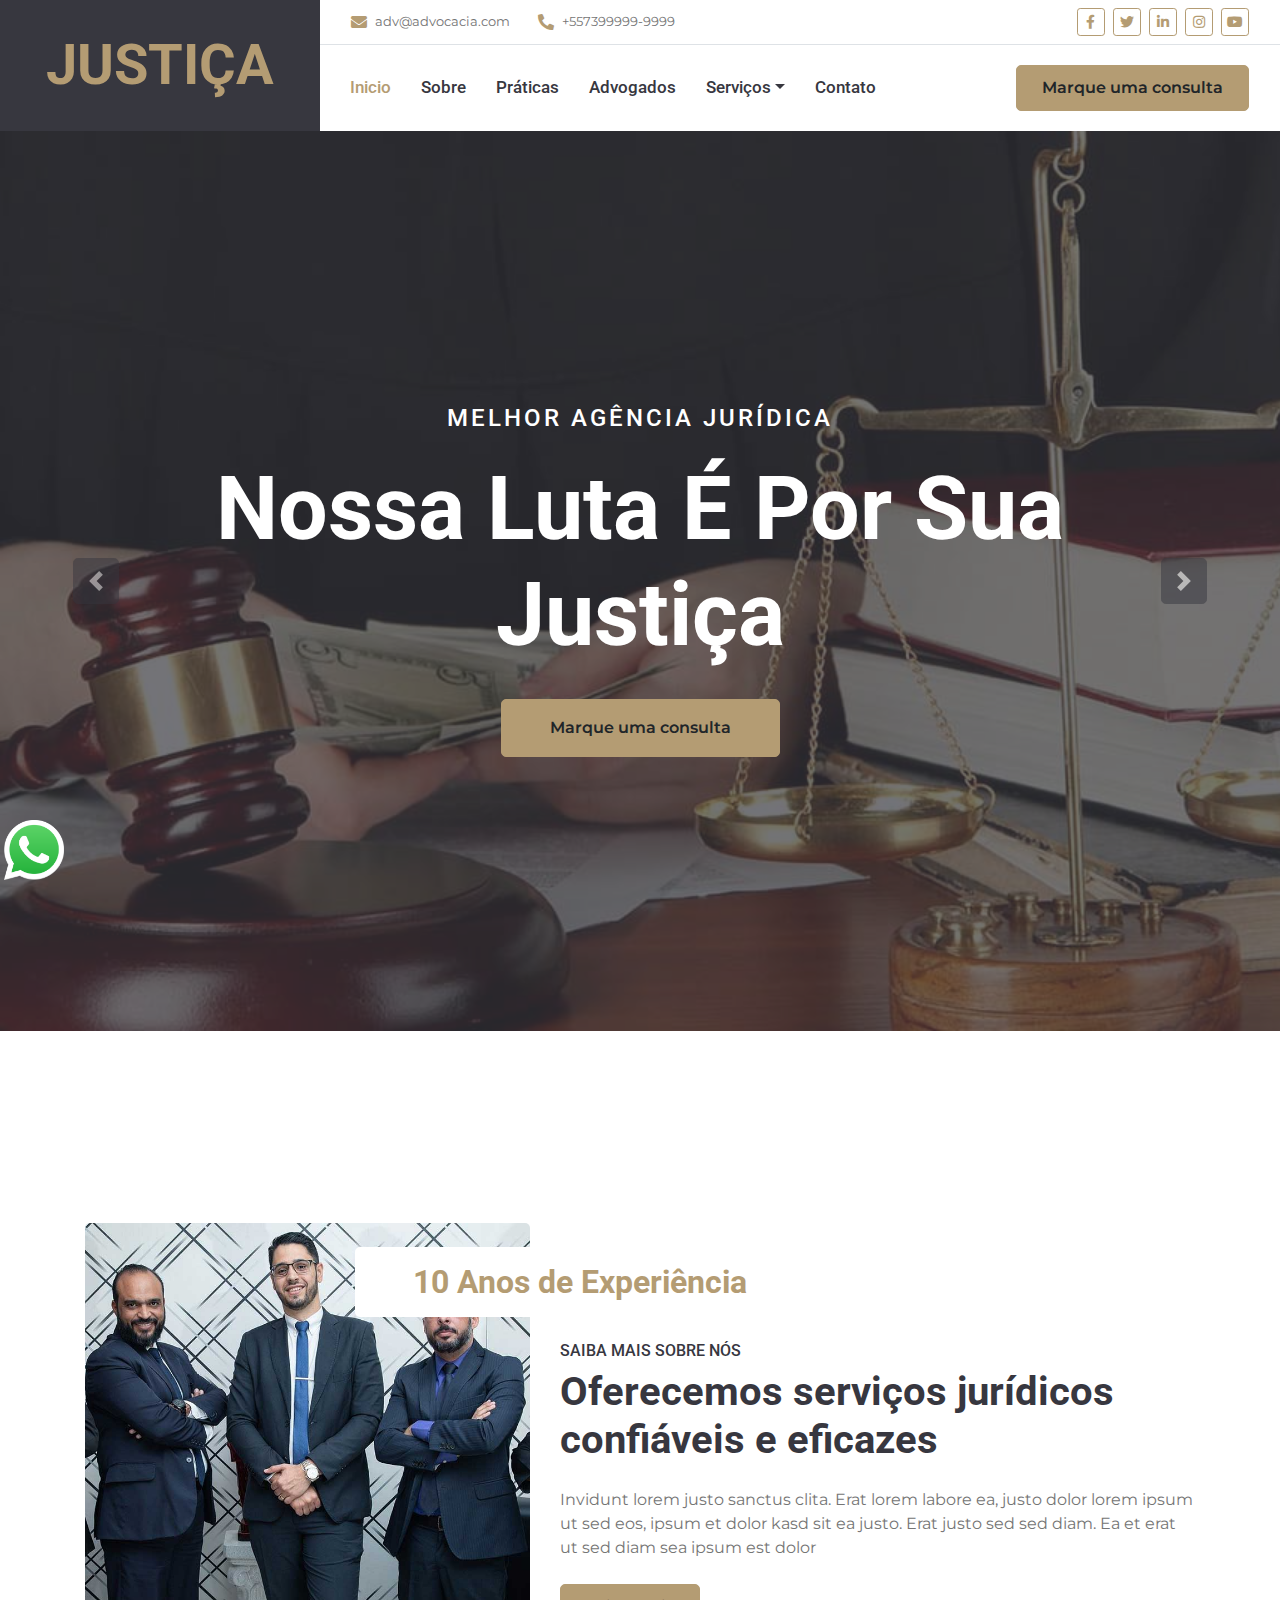
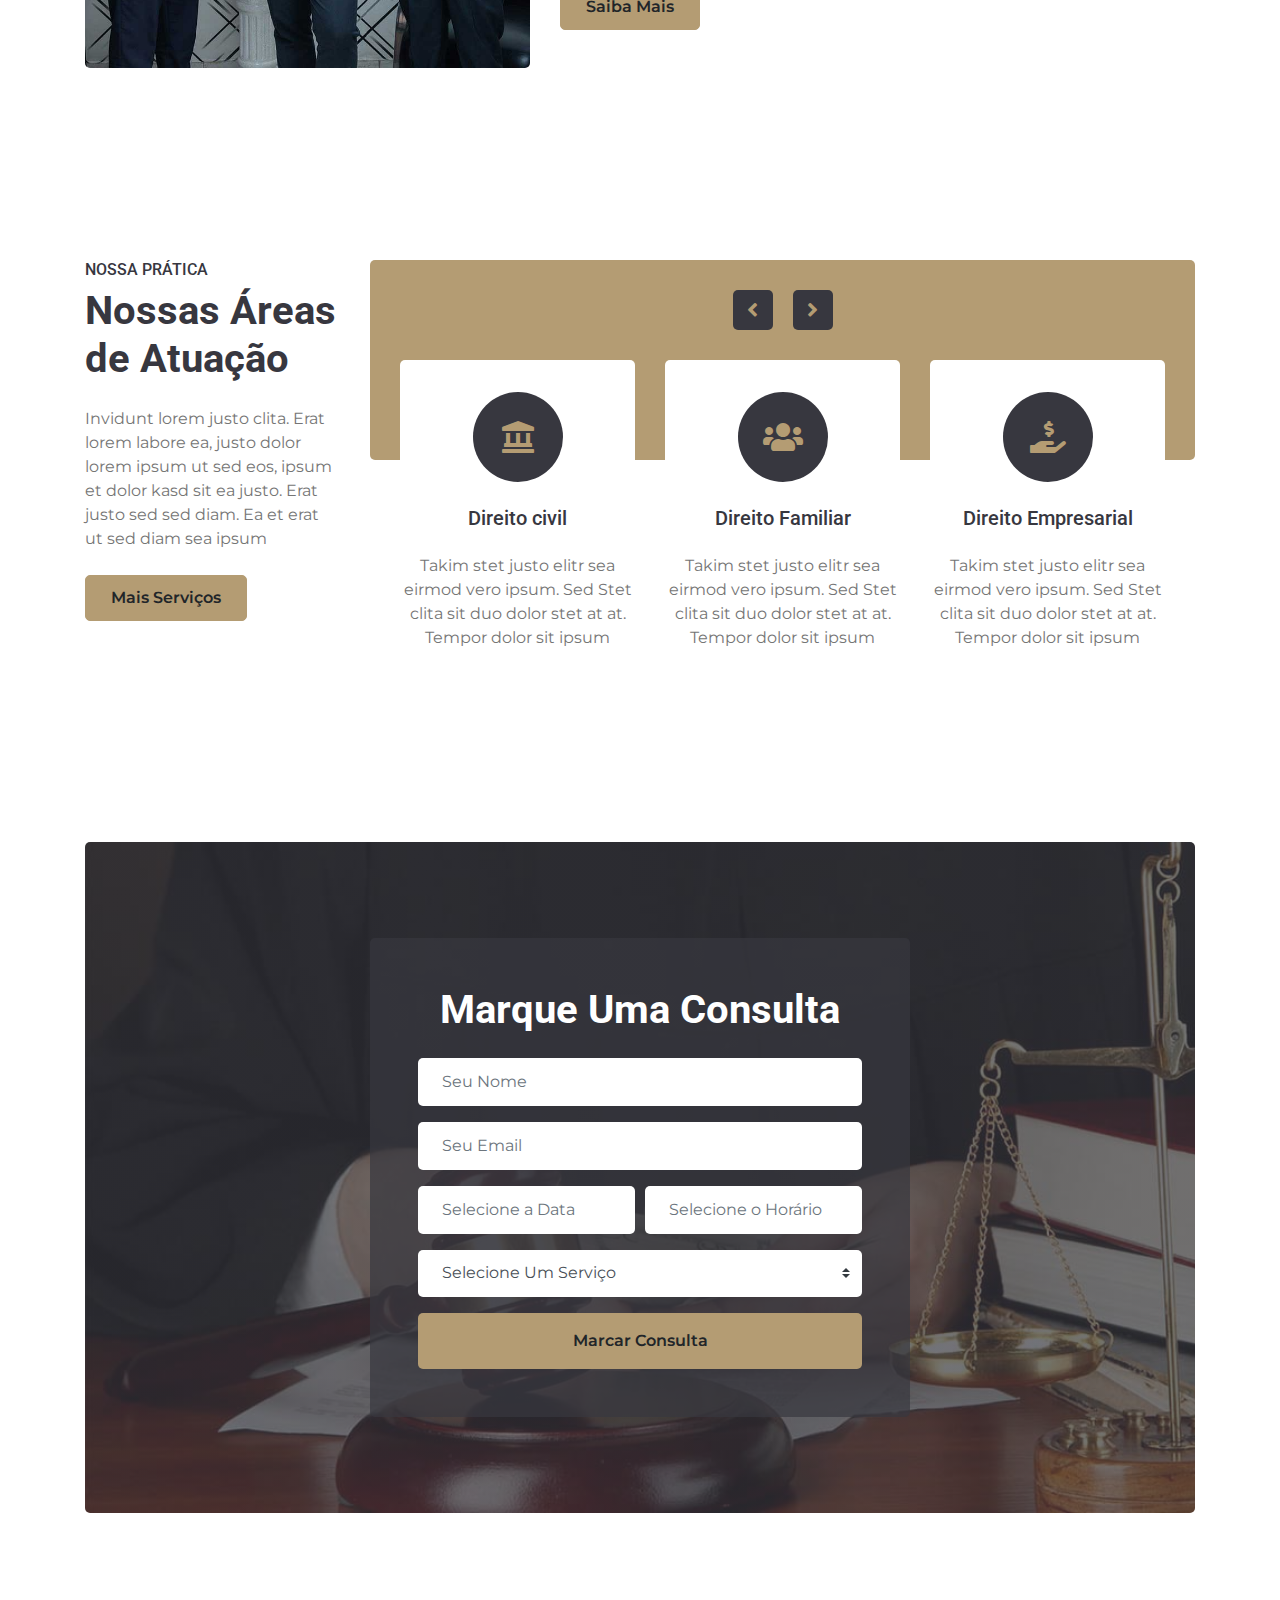
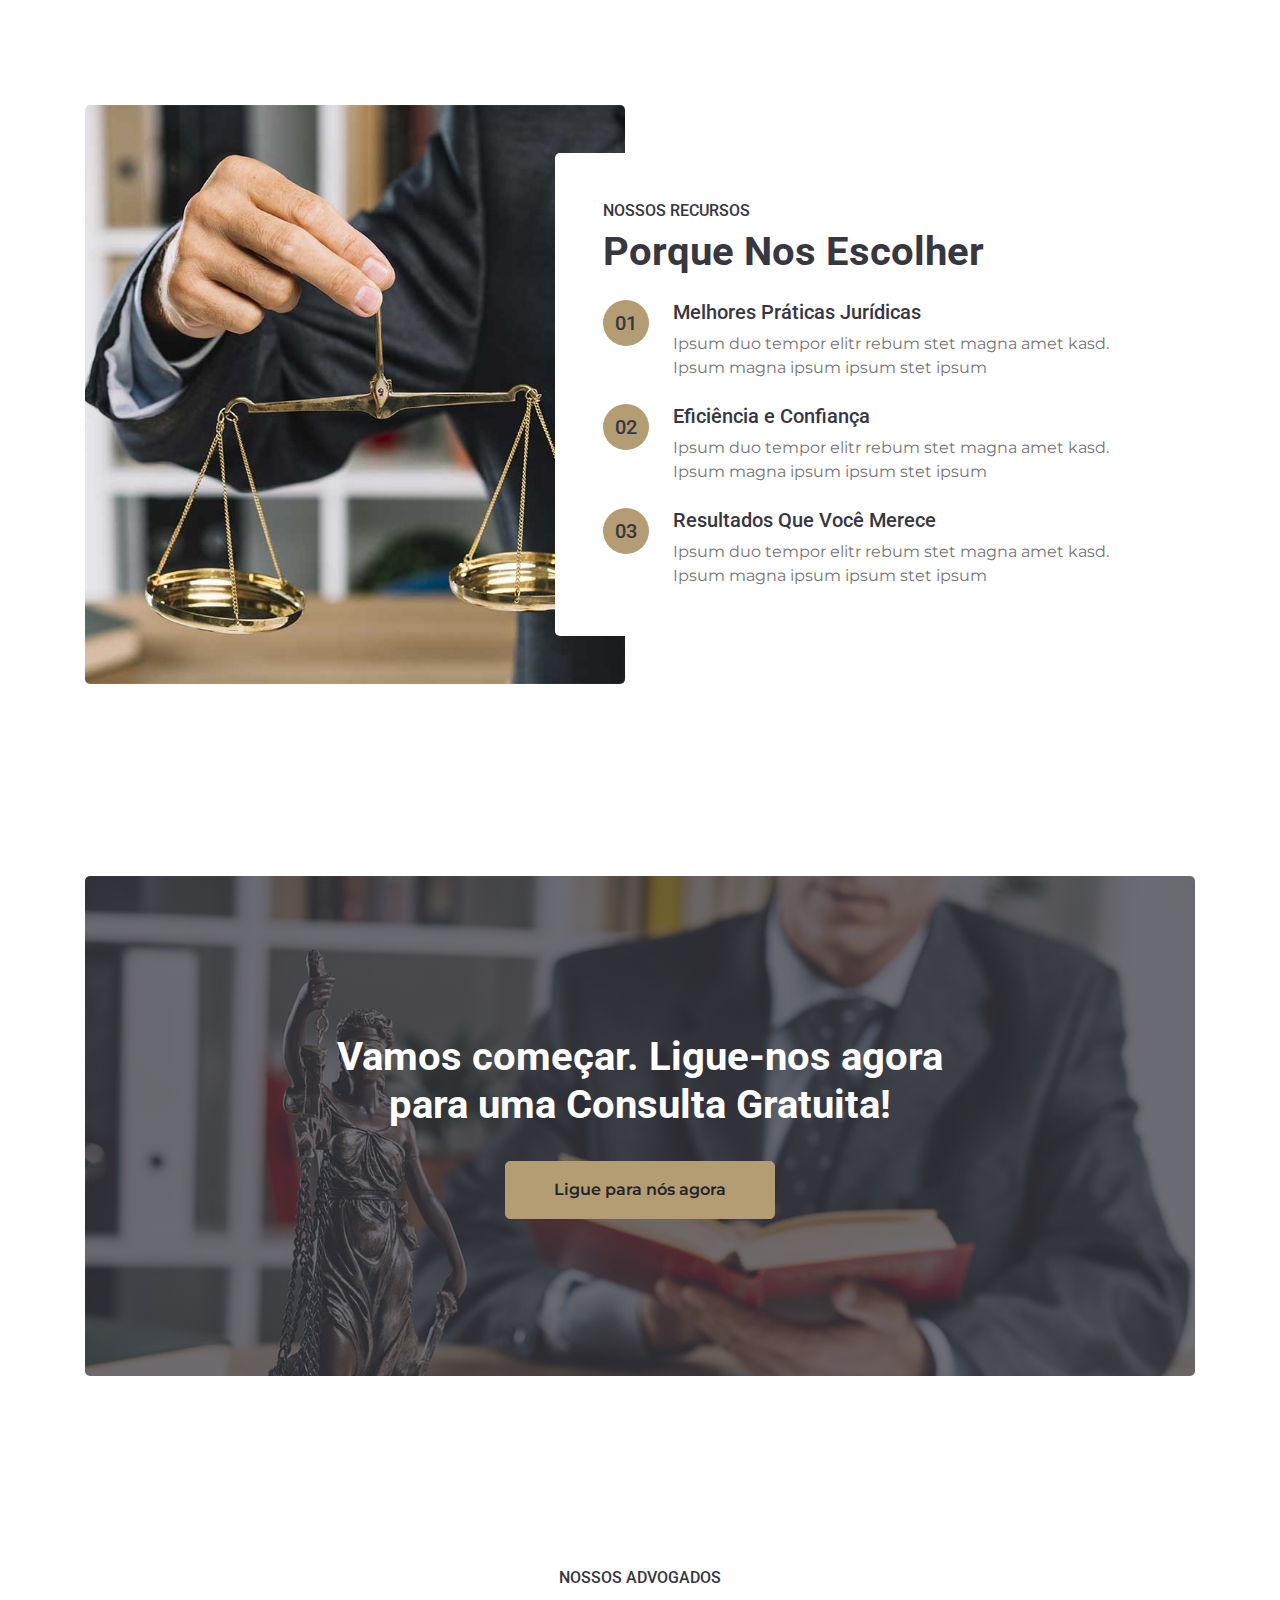
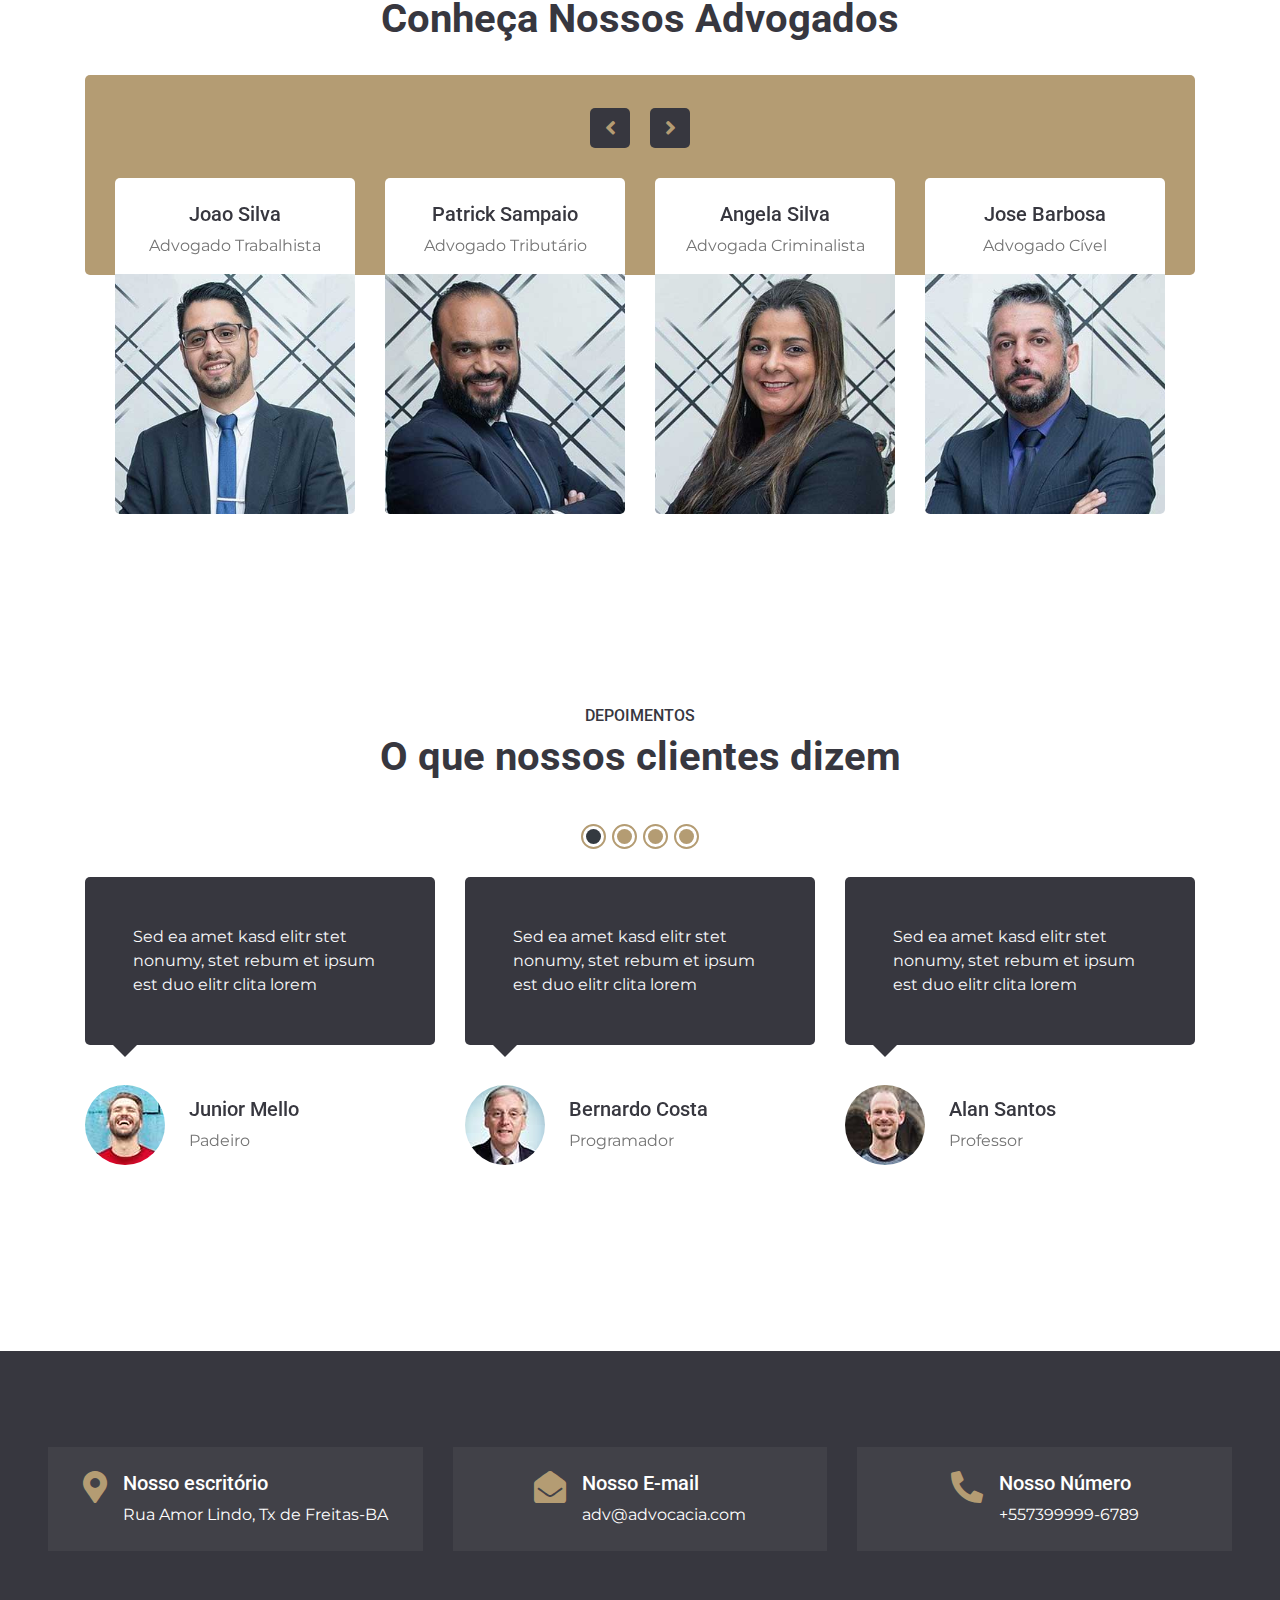
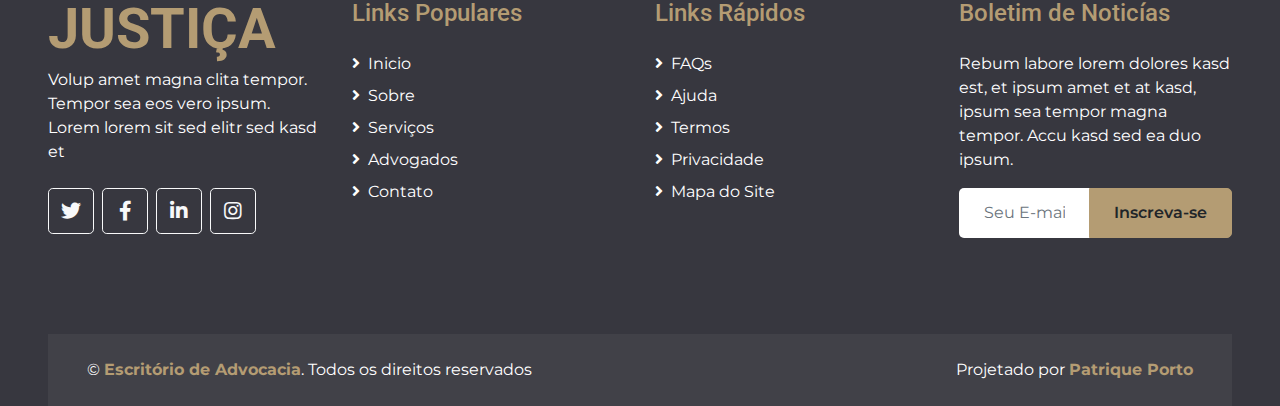
==== commit 233a60dc: "Add whatapp icon" ====
--- a/index.html
+++ b/index.html
@@ -148,6 +148,8 @@
     </div>
     <!-- Carousel End -->
 
+    <a class="whatsapp-link" href="https://api.whatsapp.com/send?phone=5573999999999&amp;text=Ol%C3%A1%2C%20em%20breve%20responderei%20sua%20mensagem!" target="_blank"><img src="img/whatsapp-logo-1.png" alt=""></a>
+
 
     <!-- About Start -->
     <div class="container-fluid py-5">
--- a/css/style.css
+++ b/css/style.css
@@ -596,6 +596,22 @@
 }
 */
 
+.whatsapp-link {
+  max-width: 300px;
+  max-height: 100px;
+}
+
+.whatsapp-link img {
+  position: fixed;
+  width: 60px;
+  height: 60px;
+  bottom: 20px;
+  right: 95%;
+  text-align: center;
+  font-size: 30px;
+  z-index: 30;
+}
+
 .container,
 .container-fluid,
 .container-sm,
@@ -4192,6 +4208,10 @@
     padding-right: 0;
     padding-left: 0;
   }
+
+  .whatsapp-link img {
+    left: 2%;
+  }
 }
 
 @media (min-width: 576px) {
@@ -4263,6 +4283,10 @@
   .navbar-expand-lg > .container-fluid, .navbar-expand-lg > .container-sm, .navbar-expand-lg > .container-md, .navbar-expand-lg > .container-lg, .navbar-expand-lg > .container-xl {
     padding-right: 0;
     padding-left: 0;
+  }
+
+  .whatsapp-link img {
+    left: 2%;
   }
 }
 
